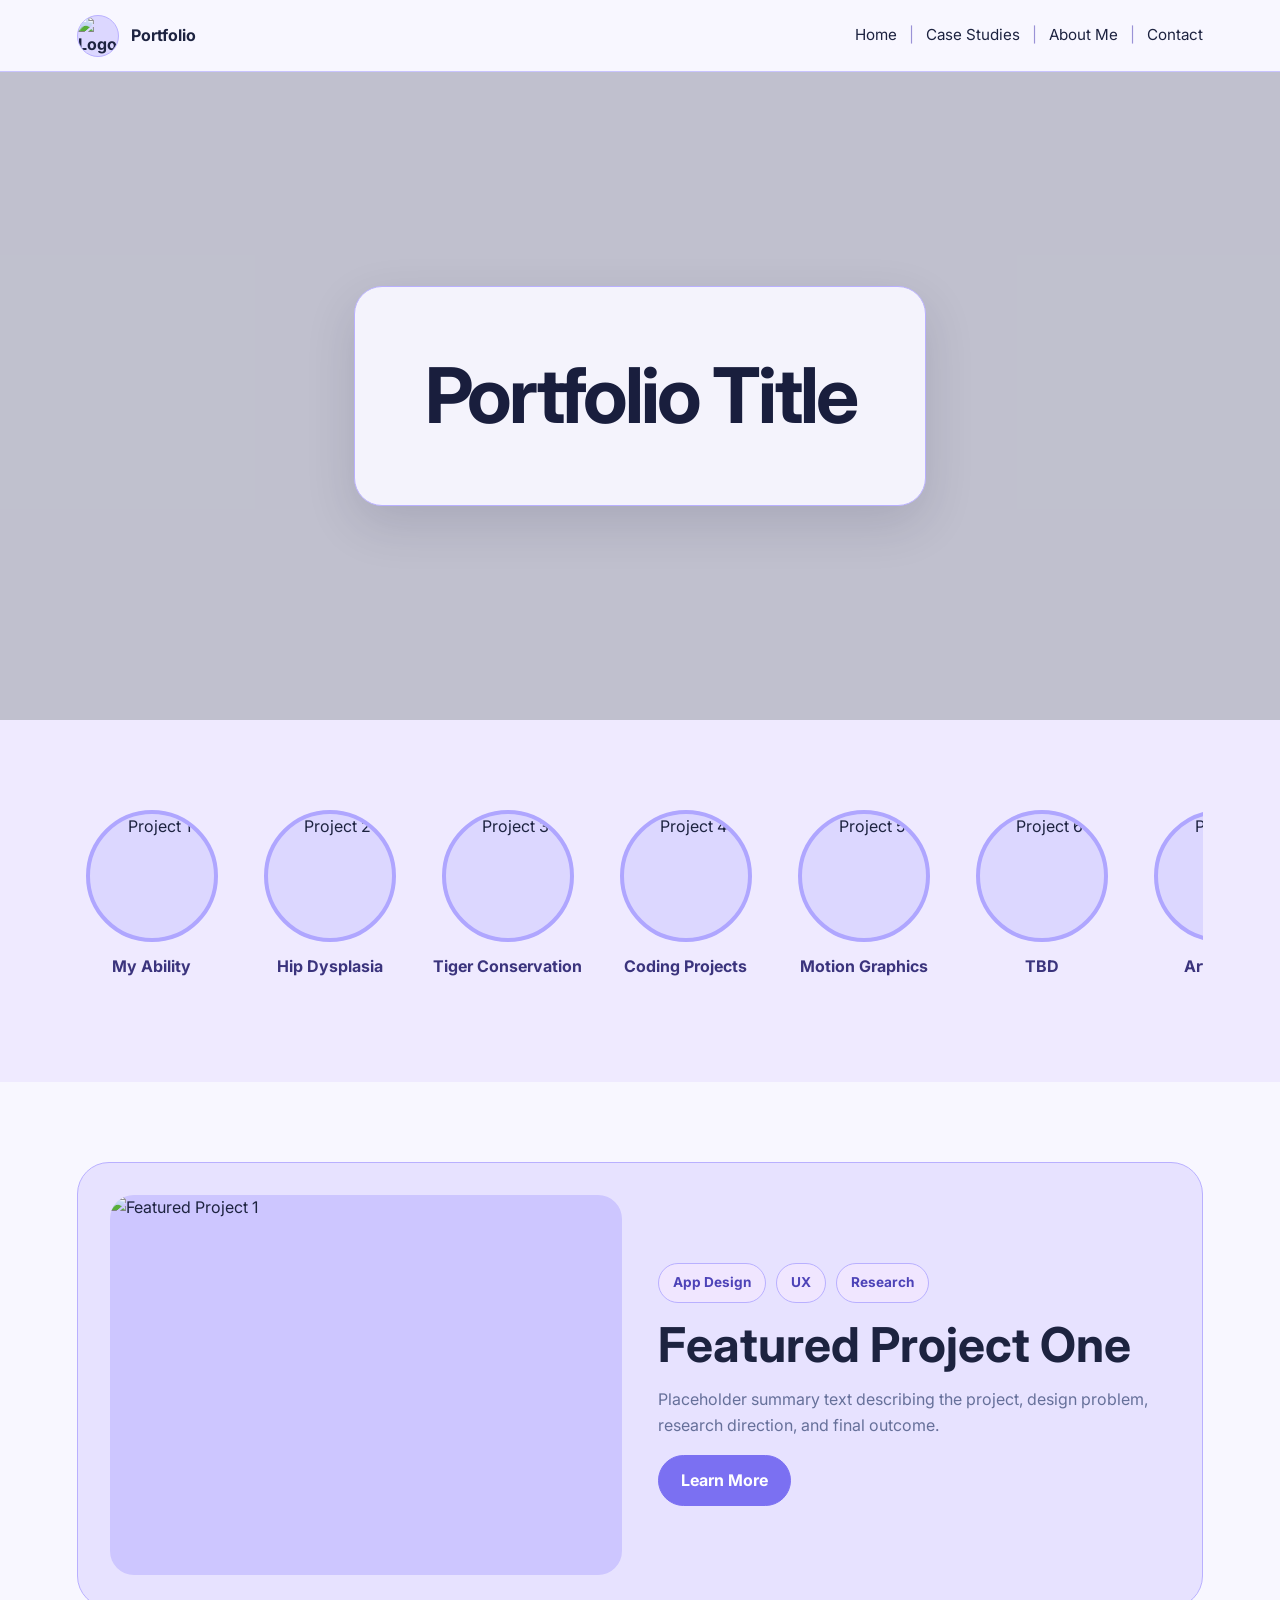
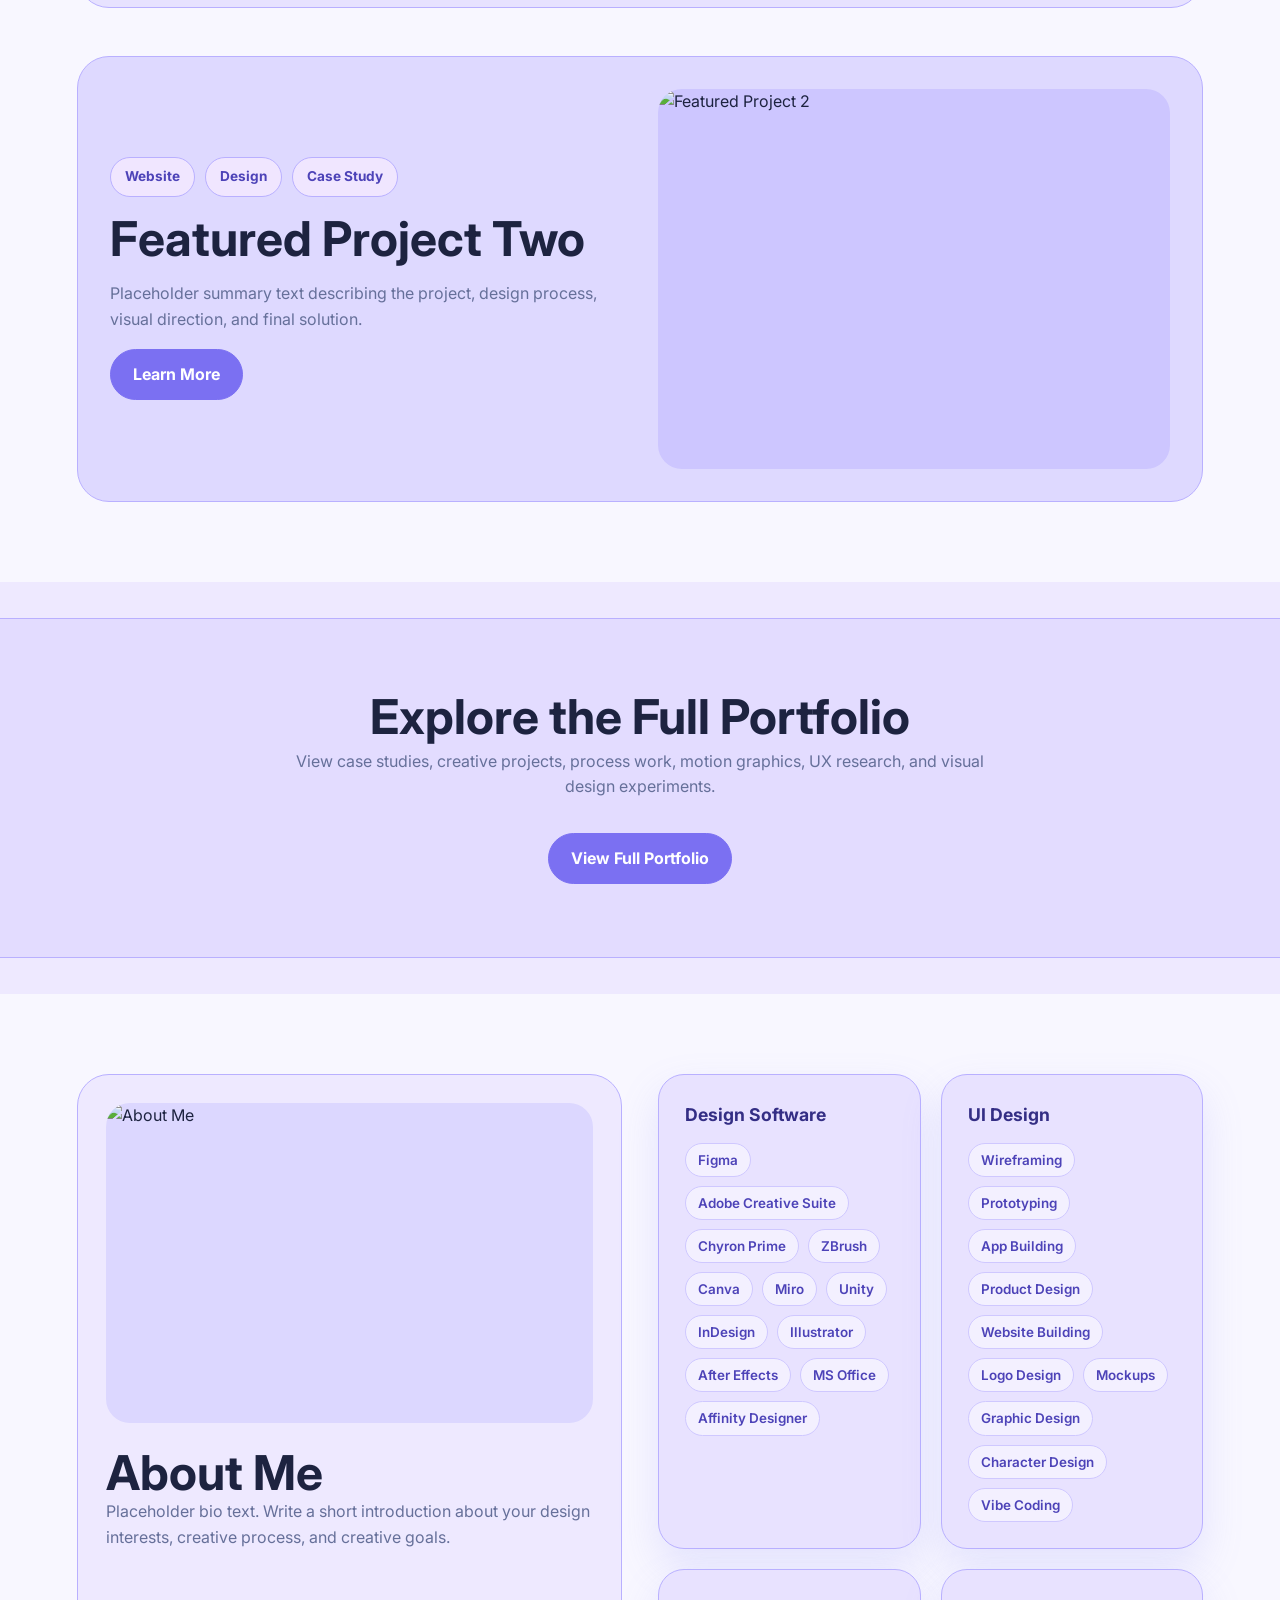
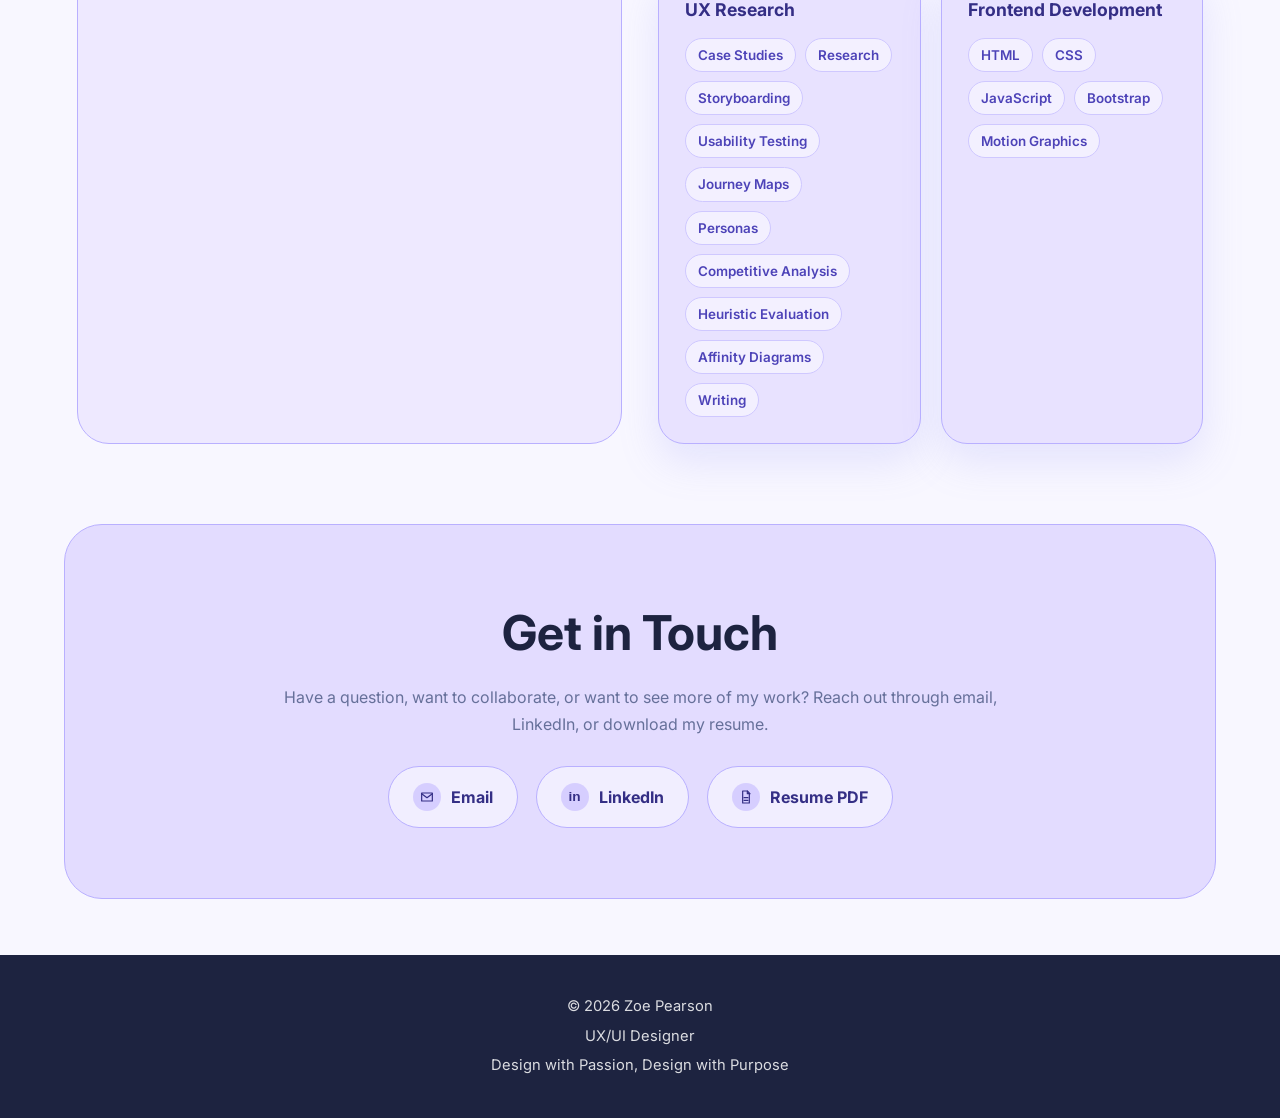
==== index.html @ 211a8bed "Portfolio Take 2" ====
<!DOCTYPE html>
<html lang="en">
<head>
  <meta charset="UTF-8" />
  <meta name="viewport" content="width=device-width, initial-scale=1.0" />
  <link rel="preconnect" href="https://fonts.googleapis.com">
  <link rel="preconnect" href="https://fonts.gstatic.com" crossorigin>
  <link href="https://fonts.googleapis.com/css2?family=Inter:wght@400;500;600;700;800&display=swap" rel="stylesheet">
  <title>Portfolio Home</title>
  <link rel="stylesheet" href="style.css" />
</head>
<body class="home-page">

  <header class="site-header home-header">
    <a class="logo-wrap" href="index.html">
      <img src="assets/logo.png" alt="Logo" class="logo" />
      <span>Portfolio</span>
    </a>

    <nav class="main-nav">
      <a href="index.html">Home</a>
      <span>|</span>
      <a href="case-studies.html">Case Studies</a>
      <span>|</span>
      <a href="about-me.html">About Me</a>
      <span>|</span>
      <a href="index.html#contact-footer">Contact</a>
    </nav>
  </header>

  <main>
    <section class="home-hero" style="background-image: url('assets/hero-placeholder.jpg');">
      <div class="home-hero-title-box">
        <h1>Portfolio Title</h1>
      </div>
    </section>

    <section class="home-section project-scroller-section">
      <div class="horizontal-scroller">
        <article class="scroll-card"><img src="assets/project-1.jpg" alt="Project 1"><p>My Ability</p></article>
        <article class="scroll-card"><img src="assets/project-2.jpg" alt="Project 2"><p>Hip Dysplasia</p></article>
        <article class="scroll-card"><img src="assets/project-3.jpg" alt="Project 3"><p>Tiger Conservation</p></article>
        <article class="scroll-card"><img src="assets/project-4.jpg" alt="Project 4"><p>Coding Projects</p></article>
        <article class="scroll-card"><img src="assets/project-5.jpg" alt="Project 5"><p>Motion Graphics</p></article>
        <article class="scroll-card"><img src="assets/project-6.jpg" alt="Project 6"><p>TBD</p></article>
        <article class="scroll-card"><img src="assets/project-7.jpg" alt="Project 7"><p>Artworks</p></article>
        <article class="scroll-card"><img src="assets/project-8.jpg" alt="Project 8"><p>Other Projects</p></article>
      </div>
    </section>

    <section class="home-section featured-projects">
      <article class="feature-block">
        <img src="assets/project-1.jpg" alt="Featured Project 1">
        <div class="feature-text">
          <div class="filter-row"><span>App Design</span><span>UX</span><span>Research</span></div>
          <h2>Featured Project One</h2>
          <p>Placeholder summary text describing the project, design problem, research direction, and final outcome.</p>
          <a class="button" href="project1.html">Learn More</a>
        </div>
      </article>

      <article class="feature-block reverse">
        <img src="assets/project-2.jpg" alt="Featured Project 2">
        <div class="feature-text">
          <div class="filter-row"><span>Website</span><span>Design</span><span>Case Study</span></div>
          <h2>Featured Project Two</h2>
          <p>Placeholder summary text describing the project, design process, visual direction, and final solution.</p>
          <a class="button" href="project-two.html">Learn More</a>
        </div>
      </article>
    </section>

    

    <section class="home-section portfolio-gallery portfolio-cta-only">
      <div class="gallery-cta full-portfolio-cta">
        <h2>Explore the Full Portfolio</h2>
        <p>View case studies, creative projects, process work, motion graphics, UX research, and visual design experiments.</p>
        <a class="button" href="case-studies.html">View Full Portfolio</a>
      </div>
    </section>
    


    

    <section class="home-section about-skills refined-skills-section">
      <div class="about-card">
        <img src="assets/about-placeholder.jpg" alt="About Me">
        <div>
          <h2>About Me</h2>
          <p>Placeholder bio text. Write a short introduction about your design interests, creative process, and creative goals.</p>
        </div>
      </div>

      <div class="skills-categories-grid four-skill-grid">
        <article class="skill-category-card">
          <h3>Design Software</h3>
          <div class="skill-bubble-row"><span>Figma</span><span>Adobe Creative Suite</span><span>Chyron Prime</span><span>ZBrush</span><span>Canva</span><span>Miro</span><span>Unity</span><span>InDesign</span><span>Illustrator</span><span>After Effects</span><span>MS Office</span><span>Affinity Designer</span></div>
        </article>

        <article class="skill-category-card">
          <h3>UI Design</h3>
          <div class="skill-bubble-row"><span>Wireframing</span><span>Prototyping</span><span>App Building</span><span>Product Design</span><span>Website Building</span><span>Logo Design</span><span>Mockups</span><span>Graphic Design</span><span>Character Design</span><span>Vibe Coding</span></div>
        </article>

        <article class="skill-category-card">
          <h3>UX Research</h3>
          <div class="skill-bubble-row"><span>Case Studies</span><span>Research</span><span>Storyboarding</span><span>Usability Testing</span><span>Journey Maps</span><span>Personas</span><span>Competitive Analysis</span><span>Heuristic Evaluation</span><span>Affinity Diagrams</span><span>Writing</span></div>
        </article>

        <article class="skill-category-card">
          <h3>Frontend Development</h3>
          <div class="skill-bubble-row"><span>HTML</span><span>CSS</span><span>JavaScript</span><span>Bootstrap</span><span>Motion Graphics</span></div>
        </article>
      </div>
    </section>

    
    



  </main>

  

    
    
    <section class="home-section get-in-touch-section">
      <div class="get-in-touch-card">
        <h2>Get in Touch</h2>
        <p class="get-in-touch-subtext">Have a question, want to collaborate, or want to see more of my work? Reach out through email, LinkedIn, or download my resume.</p>

        <div class="touch-buttons">
          <a class="touch-button" href="mailto:your-email@example.com">
            <span class="touch-icon" aria-hidden="true">
              <svg viewBox="0 0 24 24"><path d="M4 6h16v12H4z"></path><path d="M4 7l8 6 8-6"></path></svg>
            </span>
            <span>Email</span>
          </a>

          <a class="touch-button" href="https://www.linkedin.com" target="_blank">
            <span class="touch-icon linkedin-icon" aria-hidden="true">in</span>
            <span>LinkedIn</span>
          </a>

          <a class="touch-button" href="assets/resume.pdf" target="_blank">
            <span class="touch-icon" aria-hidden="true">
              <svg viewBox="0 0 24 24"><path d="M7 3h7l3 3v15H7z"></path><path d="M14 3v4h4"></path><path d="M9 13h6"></path><path d="M9 17h6"></path></svg>
            </span>
            <span>Resume PDF</span>
          </a>
        </div>
      </div>
    </section>
    
    

  <footer id="contact-footer" class="minimal-footer">
      <p>© 2026 Zoe Pearson</p>
      <p>UX/UI Designer</p>
      <p>Design with Passion, Design with Purpose</p>
    </footer>
    


  <script src="script.js"></script>
</body>
</html>
---- style.css ----
:root {
  --bg-primary: #FBFAFF;
  --bg-secondary: #F1F0FF;
  --section-one: #ECEBFF;
  --section-two: #E8F2FF;
  --text-primary: #191E3D;
  --text-secondary: #6F7FA3;
  --button-primary: #8D8CF6;
  --button-secondary: #EEF0FF;
  --link-primary: #8D8CF6;
  --link-secondary: #9F8BFF;
  --hover-link: #4E4B8F;
  --outline-primary: #C9C3FF;
  --outline-secondary: #DDE7FF;
  --blue-soft: #DDEBFF;
  --purple-soft: #EEE9FF;
  --card-glow: rgba(141, 140, 246, 0.18);
}

* {
  box-sizing: border-box;
  margin: 0;
  padding: 0;
}

html {
  scroll-behavior: smooth;
}

body {
  font-family: Arial, sans-serif;
  background: var(--bg-primary);
  color: var(--text-primary);
  line-height: 1.6;
}

img {
  width: 100%;
  display: block;
  object-fit: cover;
}

a {
  color: var(--link-primary);
  text-decoration: none;
}

a:hover {
  color: var(--hover-link);
}

.site-header {
  position: sticky;
  top: 0;
  z-index: 1000;
  min-height: 72px;
  padding: 14px 6%;
  background: rgba(251, 250, 255, 0.94);
  border-bottom: 1px solid var(--outline-primary);
  display: flex;
  align-items: center;
  justify-content: space-between;
  gap: 24px;
  backdrop-filter: blur(12px);
}

.logo-wrap {
  display: flex;
  align-items: center;
  gap: 12px;
  color: var(--text-primary);
  font-weight: 700;
}

.logo {
  width: 42px;
  height: 42px;
  border-radius: 50%;
  background: var(--button-secondary);
  border: 1px solid var(--outline-primary);
}

.main-nav {
  display: flex;
  align-items: center;
  gap: 12px;
  flex-wrap: wrap;
  font-size: 0.95rem;
}

.main-nav span {
  color: var(--text-secondary);
}

.hero {
  min-height: 72vh;
  background-size: cover;
  background-position: center;
  display: grid;
  place-items: center;
  padding: 6%;
  position: relative;
}

.hero::before {
  content: "";
  position: absolute;
  inset: 0;
  background: rgba(25, 30, 61, 0.25);
}

.hero-title-box {
  position: relative;
  background: rgba(248, 247, 255, 0.9);
  border: 2px solid var(--outline-primary);
  padding: 48px 70px;
  text-align: center;
  border-radius: 28px;
  box-shadow: 0 18px 50px rgba(25, 30, 61, 0.15);
}

.hero-title-box h1 {
  font-size: clamp(2.3rem, 6vw, 5rem);
  letter-spacing: -0.04em;
}

.section {
  padding: 80px 6%;
}

.project-scroller-section {
  background: linear-gradient(135deg, var(--bg-secondary), var(--blue-soft));
}

.horizontal-scroller {
  display: flex;
  gap: 28px;
  overflow-x: auto;
  padding: 10px 4px 22px;
  scroll-snap-type: x mandatory;
}

.scroll-card {
  min-width: 150px;
  text-align: center;
  scroll-snap-align: start;
}

.scroll-card img {
  width: 132px;
  height: 132px;
  margin: 0 auto 12px;
  border-radius: 50%;
  border: 4px solid var(--outline-primary);
  background: var(--button-secondary);
}

.scroll-card p {
  font-weight: 700;
  color: var(--text-primary);
}

.featured-projects {
  display: grid;
  gap: 48px;
}

.feature-block {
  display: grid;
  grid-template-columns: 1fr 1fr;
  gap: 36px;
  align-items: center;
  background: linear-gradient(145deg, var(--section-one), var(--section-two));
  padding: 32px;
  border-radius: 32px;
  border: 1px solid var(--outline-primary);
}

.feature-block.reverse img {
  order: 2;
}

.feature-block img {
  min-height: 380px;
  border-radius: 24px;
  background: var(--button-secondary);
}

.feature-text {
  display: flex;
  flex-direction: column;
  align-items: flex-start;
  gap: 16px;
}

.filter-row {
  display: flex;
  flex-wrap: wrap;
  gap: 10px;
}

.filter-row span {
  background: var(--button-secondary);
  color: var(--text-primary);
  border: 1px solid var(--outline-primary);
  border-radius: 999px;
  padding: 8px 14px;
  font-size: 0.85rem;
  font-weight: 700;
}

.feature-text h2,
.gallery-cta h2,
.about-card h2,
.skills-header h2,
.subpage-hero h1 {
  font-size: clamp(1.8rem, 4vw, 3rem);
  line-height: 1.1;
}

.feature-text p,
.gallery-cta p,
.about-card p,
.subpage-hero p {
  color: var(--text-secondary);
  max-width: 620px;
}

.button {
  display: inline-block;
  background: var(--button-primary);
  color: white;
  padding: 12px 22px;
  border-radius: 999px;
  font-weight: 700;
  border: 1px solid var(--button-primary);
  transition: 0.2s ease;
}

.button:hover {
  background: var(--hover-link);
  color: white;
  transform: translateY(-2px);
}

.portfolio-gallery {
  background: linear-gradient(135deg, var(--purple-soft), var(--blue-soft));
  display: grid;
  grid-template-columns: 1.3fr 0.7fr;
  gap: 36px;
  align-items: center;
}

.gallery-grid,
.full-gallery {
  display: grid;
  grid-template-columns: repeat(2, 1fr);
  gap: 24px;
}

.gallery-card {
  background: var(--bg-primary);
  border: 1px solid var(--outline-primary);
  border-radius: 24px;
  padding: 16px;
}

.gallery-card img {
  height: 220px;
  border-radius: 18px;
  margin-bottom: 14px;
  background: var(--button-secondary);
}

.gallery-card h3 {
  margin-bottom: 6px;
}

.gallery-card p {
  color: var(--text-secondary);
}

.gallery-cta {
  background: linear-gradient(145deg, #F6F3FF, #E8F2FF);
  border-radius: 28px;
  padding: 36px;
  border: 1px solid var(--outline-primary);
}

.gallery-cta p {
  margin: 12px 0 24px;
}

.about-skills {
  display: grid;
  grid-template-columns: 1fr 1fr;
  gap: 36px;
  align-items: stretch;
}

.about-card {
  background: var(--section-one);
  border-radius: 32px;
  padding: 28px;
  border: 1px solid var(--outline-primary);
}

.about-card img {
  height: 320px;
  border-radius: 24px;
  margin-bottom: 24px;
  background: var(--button-secondary);
}

.skills-grid {
  display: grid;
  grid-template-columns: repeat(2, 1fr);
  gap: 24px;
}

.skill-category-card {
  background: linear-gradient(145deg, #FBFAFF, #EEF4FF);
  border: 1px solid var(--outline-primary);
  border-radius: 30px;
  padding: 30px;
  box-shadow: 0 18px 40px var(--card-glow);
}

.skill-category-card h3 {
  display: inline-block;
  margin-bottom: 20px;
  padding: 10px 20px;
  border-radius: 999px;
  color: white;
  background: linear-gradient(135deg, #9381FF, #78A6F5);
  font-size: 1rem;
}

.skill-list {
  display: grid;
  gap: 14px;
}

.skill-list span {
  display: block;
  padding: 14px 16px;
  background: rgba(255, 255, 255, 0.68);
  border: 1px solid var(--outline-primary);
  border-radius: 18px;
  color: var(--text-secondary);
  font-size: 1rem;
}

.contact-footer {
  padding: 80px 6%;
  text-align: center;
  background: var(--text-primary);
  color: white;
}

.contact-footer h2 {
  font-size: clamp(2rem, 5vw, 4rem);
  margin-bottom: 24px;
}

.footer-buttons {
  display: flex;
  justify-content: center;
  gap: 16px;
  flex-wrap: wrap;
}

.subpage-hero {
  padding: 110px 6% 70px;
  background: var(--bg-secondary);
  text-align: center;
}

.full-gallery {
  grid-template-columns: repeat(4, 1fr);
}

.about-page-layout {
  display: grid;
  grid-template-columns: 0.8fr 1.2fr;
  gap: 36px;
  align-items: center;
}

.about-page-layout img {
  min-height: 430px;
  border-radius: 32px;
  background: var(--button-secondary);
}

.about-page-layout p {
  color: var(--text-secondary);
  margin-top: 16px;
}

@media (max-width: 900px) {
  .site-header {
    align-items: flex-start;
    flex-direction: column;
  }

  .feature-block,
  .portfolio-gallery,
  .about-skills,
  .about-page-layout {
    grid-template-columns: 1fr;
  }

  .feature-block.reverse img {
    order: 0;
  }

  .full-gallery {
    grid-template-columns: repeat(2, 1fr);
  }

  .hero-title-box {
    padding: 36px 28px;
  }
}

@media (max-width: 600px) {
  .section {
    padding: 56px 5%;
  }

  .main-nav {
    gap: 8px;
    font-size: 0.85rem;
  }

  .feature-block {
    padding: 20px;
  }

  .feature-block img {
    min-height: 260px;
  }

  .gallery-grid,
  .full-gallery,
  .skills-grid {
    grid-template-columns: 1fr;
  }

  .scroll-card {
    min-width: 124px;
  }

  .scroll-card img {
    width: 108px;
    height: 108px;
  }
}


/* CASE STUDIES PAGE - NO GRADIENTS */
.case-page {
  background: #DAF0FB;
  color: #0C4542;
}

.case-page .site-header {
  background: rgba(218, 240, 251, 0.96);
  border-bottom: 1px solid #75D1B7;
}

.case-page .logo {
  background: #DDD2FF;
  border-color: #75D1B7;
}

.case-page .logo-wrap,
.case-page .main-nav a {
  color: #0C4542;
}

.case-page .main-nav a:hover {
  color: #3E8DA3;
}

.case-page .main-nav span {
  color: #3E8DA3;
}

.case-intro {
  padding: 110px 6% 70px;
  text-align: center;
  background: #DDD2FF;
}

.case-intro h1 {
  font-size: clamp(2.5rem, 7vw, 5rem);
  line-height: 1;
  margin-bottom: 18px;
}

.case-intro p {
  max-width: 720px;
  margin: 0 auto;
  color: #0C4542;
  font-size: 1.1rem;
}

.case-feature-list {
  padding: 70px 6%;
  display: grid;
  gap: 42px;
}

.case-feature-block {
  display: grid;
  grid-template-columns: 1fr 1fr;
  gap: 34px;
  align-items: center;
  background: #F8FDFF;
  border: 2px solid #75D1B7;
  border-radius: 34px;
  padding: 30px;
}

.case-feature-block:nth-child(even) {
  background: #F4F1FF;
}

.case-feature-block.reverse img {
  order: 2;
}

.case-feature-block img {
  min-height: 380px;
  border-radius: 26px;
  background: #DAF0FB;
  border: 1px solid #75D1B7;
}

.case-feature-text {
  display: flex;
  flex-direction: column;
  align-items: flex-start;
  gap: 16px;
}

.case-feature-text h2 {
  font-size: clamp(1.8rem, 4vw, 3.2rem);
  color: #0C4542;
  line-height: 1.05;
}

.case-feature-text p {
  color: #3E8DA3;
  max-width: 620px;
}

.case-page .filter-row span {
  background: #DDD2FF;
  color: #0C4542;
  border: 1px solid #75D1B7;
}

.case-page .filter-row span:nth-child(2) {
  background: #DAF0FB;
}

.case-page .filter-row span:nth-child(3) {
  background: #DFF8F1;
}

.case-button {
  background: #3E8DA3;
  border-color: #3E8DA3;
  color: white;
}

.case-button:hover {
  background: #0C4542;
  border-color: #0C4542;
  color: white;
}

.case-footer {
  display: grid;
  grid-template-columns: 1fr 1fr;
  gap: 34px;
  align-items: center;
  padding: 80px 6%;
  background: #0C4542;
  color: white;
}

.case-footer h2 {
  font-size: clamp(2rem, 5vw, 4rem);
  line-height: 1;
  margin-bottom: 14px;
}

.case-footer p {
  color: #DAF0FB;
  max-width: 620px;
}

.case-footer .footer-buttons {
  justify-content: flex-end;
}

@media (max-width: 900px) {
  .case-feature-block,
  .case-footer {
    grid-template-columns: 1fr;
  }

  .case-feature-block.reverse img {
    order: 0;
  }

  .case-footer .footer-buttons {
    justify-content: flex-start;
  }
}

@media (max-width: 600px) {
  .case-intro {
    padding: 90px 5% 50px;
  }

  .case-feature-list {
    padding: 48px 5%;
  }

  .case-feature-block {
    padding: 20px;
  }

  .case-feature-block img {
    min-height: 260px;
  }
}


/* MY ABILITY PROJECT PAGE */
.ability-page {
  background: #FFF0E9;
  color: #305FA4;
}

.ability-page .site-header {
  background: rgba(255, 240, 233, 0.96);
  border-bottom: 1px solid #E5C5C6;
}

.ability-page .logo {
  background: #F2AAA5;
  border-color: #E5C5C6;
}

.ability-page .logo-wrap,
.ability-page .main-nav a {
  color: #305FA4;
}

.ability-page .main-nav a:hover {
  color: #006E87;
}

.ability-page .main-nav span {
  color: #006E87;
}

.ability-section {
  display: grid;
  grid-template-columns: 1fr 1fr;
  gap: 42px;
  align-items: center;
  padding: 80px 6%;
  border-bottom: 1px solid #E5C5C6;
}

.ability-section:nth-child(even) {
  background: #FBE4E0;
}

.ability-section:nth-child(odd) {
  background: #FFF0E9;
}

.ability-hero {
  padding-top: 120px;
}

.eyebrow {
  color: #006E87;
  font-weight: 700;
  letter-spacing: 0.08em;
  text-transform: uppercase;
  margin-bottom: 10px;
}

.ability-section h1 {
  font-size: clamp(3rem, 8vw, 6rem);
  line-height: 0.95;
  margin-bottom: 20px;
}

.ability-section h2 {
  font-size: clamp(2rem, 5vw, 4rem);
  line-height: 1;
  margin-bottom: 18px;
}

.ability-section h3 {
  color: #006E87;
  font-size: 1.35rem;
  margin-bottom: 10px;
}

.ability-section p {
  color: #006E87;
  max-width: 650px;
}

.mockup-carousel {
  position: relative;
  min-height: 520px;
  background: #E5C5C6;
  border: 2px solid #F2AAA5;
  border-radius: 34px;
  overflow: hidden;
}

.carousel-image {
  display: none;
  width: 100%;
  height: 520px;
  object-fit: cover;
  background: #FFF0E9;
}

.carousel-image.active {
  display: block;
}

.carousel-btn {
  position: absolute;
  top: 50%;
  z-index: 5;
  transform: translateY(-50%);
  width: 44px;
  height: 44px;
  border: none;
  border-radius: 50%;
  background: #305FA4;
  color: white;
  font-size: 1.4rem;
  cursor: pointer;
}

.carousel-btn.prev {
  left: 16px;
}

.carousel-btn.next {
  right: 16px;
}

.metrics-grid {
  display: grid;
  grid-template-columns: repeat(2, 1fr);
  gap: 18px;
}

.metrics-grid article {
  min-height: 150px;
  padding: 22px;
  border-radius: 26px;
  background: #FFF0E9;
  border: 2px solid #F2AAA5;
  display: flex;
  flex-direction: column;
  justify-content: center;
  align-items: flex-start;
}

.metrics-grid strong {
  font-size: clamp(2.4rem, 6vw, 4rem);
  line-height: 1;
  color: #305FA4;
}

.metrics-grid span {
  color: #006E87;
  font-weight: 700;
  margin-top: 8px;
}

.award-summary img {
  max-width: 230px;
  height: 180px;
  object-fit: cover;
  border-radius: 24px;
  background: #FFF0E9;
  border: 2px solid #F2AAA5;
  margin-bottom: 20px;
}

.persona-pair {
  display: grid;
  grid-template-columns: 1fr 1fr;
  gap: 18px;
}

.persona-card {
  background: #FFF0E9;
  border: 2px solid #F2AAA5;
  border-radius: 26px;
  padding: 18px;
}

.persona-card img {
  height: 210px;
  border-radius: 20px;
  background: #E5C5C6;
  margin-bottom: 16px;
}

.research-chart {
  min-height: 260px;
  border-radius: 24px;
  background: #E5C5C6;
  border: 2px solid #F2AAA5;
  margin-top: 14px;
}

.subheading {
  margin-top: 30px;
}

.wireframe-grid {
  display: grid;
  grid-template-columns: repeat(2, 1fr);
  gap: 18px;
}

.wireframe-grid img {
  height: 220px;
  border-radius: 22px;
  background: #E5C5C6;
  border: 2px solid #F2AAA5;
}

.flow-diagram {
  display: grid;
  grid-template-columns: 1fr 90px 1fr;
  gap: 18px;
  align-items: center;
}

.flow-diagram img {
  min-height: 260px;
  border-radius: 24px;
  background: #E5C5C6;
  border: 2px solid #F2AAA5;
}

.flow-diagram svg {
  width: 90px;
  height: 50px;
}

.flow-diagram line,
.flow-diagram polyline {
  stroke: #006E87;
  stroke-width: 6;
  fill: none;
  stroke-linecap: round;
  stroke-linejoin: round;
}

.roadmap-gallery {
  display: grid;
  grid-template-columns: repeat(4, 1fr);
  gap: 10px;
}

.roadmap-gallery img {
  aspect-ratio: 1 / 1;
  border-radius: 16px;
  background: #E5C5C6;
  border: 2px solid #F2AAA5;
}

.ability-footer {
  display: grid;
  grid-template-columns: 1fr 1fr;
  gap: 42px;
  align-items: center;
  padding: 80px 6%;
  background: #305FA4;
  color: white;
}

.footer-action-group {
  display: flex;
  gap: 16px;
  flex-wrap: wrap;
}

.ability-button {
  display: inline-block;
  padding: 14px 24px;
  border-radius: 999px;
  background: #FFF0E9;
  color: #305FA4;
  border: 2px solid #FFF0E9;
  font-weight: 700;
}

.ability-button.large {
  font-size: 1.05rem;
  padding: 16px 30px;
}

.ability-button.secondary {
  background: #F2AAA5;
  border-color: #F2AAA5;
  color: #305FA4;
}

.ability-button:hover {
  background: #006E87;
  border-color: #006E87;
  color: white;
}

.ability-footer h3 {
  font-size: 2rem;
  margin-bottom: 16px;
}

.ability-footer ul {
  list-style: none;
  display: grid;
  gap: 10px;
}

.ability-footer li {
  color: #FFF0E9;
}

@media (max-width: 900px) {
  .ability-section,
  .ability-footer {
    grid-template-columns: 1fr;
  }

  .persona-pair {
    grid-template-columns: 1fr;
  }

  .flow-diagram {
    grid-template-columns: 1fr;
  }

  .flow-diagram svg {
    transform: rotate(90deg);
    margin: 0 auto;
  }

  .roadmap-gallery {
    grid-template-columns: repeat(3, 1fr);
  }
}

@media (max-width: 600px) {
  .ability-section {
    padding: 56px 5%;
  }

  .ability-hero {
    padding-top: 100px;
  }

  .metrics-grid,
  .wireframe-grid {
    grid-template-columns: 1fr;
  }

  .roadmap-gallery {
    grid-template-columns: repeat(2, 1fr);
  }

  .mockup-carousel,
  .carousel-image {
    min-height: 380px;
    height: 380px;
  }
}


/* HIP DYSPLASIA PROJECT PAGE */
.hip-page {
  background: #F6FFFA;
  color: #8B4C41;
}

.hip-page .site-header {
  background: rgba(246, 255, 250, 0.96);
  border-bottom: 1px solid #A0BBB2;
}

.hip-page .logo {
  background: #DA7D91;
  border-color: #A0BBB2;
}

.hip-page .logo-wrap,
.hip-page .main-nav a {
  color: #8B4C41;
}

.hip-page .main-nav a:hover {
  color: #DA7D91;
}

.hip-page .main-nav span {
  color: #A0BBB2;
}

.hip-section {
  display: grid;
  grid-template-columns: 1fr 1fr;
  gap: 42px;
  align-items: center;
  padding: 80px 6%;
  border-bottom: 1px solid #A0BBB2;
}

.hip-section:nth-child(even) {
  background: #E6E6DB;
}

.hip-section:nth-child(odd) {
  background: #F6FFFA;
}

.hip-hero {
  padding-top: 120px;
}

.hero-title-row {
  display: flex;
  align-items: center;
  gap: 20px;
  flex-wrap: wrap;
  margin-bottom: 20px;
}

.hero-title-row h1 {
  font-size: clamp(3rem, 8vw, 6rem);
  line-height: 0.95;
}

.hip-section h2 {
  font-size: clamp(2rem, 5vw, 4rem);
  line-height: 1;
  margin-bottom: 18px;
}

.hip-section h3 {
  font-size: 1.4rem;
  margin-bottom: 10px;
  color: #DA7D91;
}

.hip-section p {
  color: #8B4C41;
  max-width: 640px;
}

.hip-button {
  display: inline-block;
  padding: 14px 24px;
  border-radius: 999px;
  background: #DA7D91;
  border: 2px solid #DA7D91;
  color: white;
  font-weight: 700;
}

.hip-button.large {
  font-size: 1.15rem;
  padding: 18px 34px;
}

.hip-button.secondary {
  background: #8B4C41;
  border-color: #8B4C41;
}

.hip-button:hover {
  background: #30543E;
  border-color: #30543E;
  color: white;
}

.website-mockup-scroll {
  height: 620px;
  overflow-y: auto;
  border-radius: 32px;
  border: 2px solid #A0BBB2;
  background: #E6E6DB;
}

.website-mockup-scroll img {
  width: 100%;
  min-height: 1200px;
  object-fit: cover;
}

.hip-metrics-grid {
  display: grid;
  grid-template-columns: repeat(2, 1fr);
  gap: 18px;
}

.hip-metrics-grid article {
  min-height: 150px;
  background: #F6FFFA;
  border: 2px solid #A0BBB2;
  border-radius: 26px;
  padding: 22px;
  display: flex;
  flex-direction: column;
  justify-content: center;
  align-items: flex-start;
}

.hip-metrics-grid strong {
  font-size: clamp(2.3rem, 5vw, 4rem);
  line-height: 1;
  color: #DA7D91;
}

.hip-metrics-grid span {
  margin-top: 10px;
  font-weight: 700;
  color: #8B4C41;
}

.hip-persona-grid {
  display: grid;
  grid-template-columns: 1fr 1fr;
  gap: 18px;
}

.hip-persona-card {
  background: #F6FFFA;
  border: 2px solid #A0BBB2;
  border-radius: 28px;
  padding: 18px;
}

.hip-persona-card img {
  height: 220px;
  border-radius: 22px;
  margin-bottom: 14px;
  background: #E6E6DB;
}

.deliverable-images {
  display: grid;
  grid-template-columns: 1fr 1fr;
  gap: 18px;
  margin-top: 20px;
}

.deliverable-images img {
  height: 240px;
  border-radius: 24px;
  background: #E6E6DB;
  border: 2px solid #A0BBB2;
}

.hip-wireframe-grid {
  display: grid;
  grid-template-columns: repeat(2, 1fr);
  gap: 18px;
}

.hip-wireframe-grid img {
  height: 220px;
  border-radius: 22px;
  background: #E6E6DB;
  border: 2px solid #A0BBB2;
}

.hip-final-grid {
  display: grid;
  grid-template-columns: repeat(3, 1fr);
  gap: 14px;
}

.hip-final-grid img {
  aspect-ratio: 1 / 1;
  border-radius: 18px;
  background: #E6E6DB;
  border: 2px solid #A0BBB2;
}

.hip-footer {
  display: grid;
  grid-template-columns: 1fr 1fr;
  gap: 40px;
  align-items: center;
  padding: 80px 6%;
  background: #8B4C41;
}

.hip-footer-actions {
  display: flex;
  justify-content: flex-end;
  gap: 16px;
  flex-wrap: wrap;
}

@media (max-width: 900px) {
  .hip-section,
  .hip-footer {
    grid-template-columns: 1fr;
  }

  .hip-persona-grid,
  .deliverable-images {
    grid-template-columns: 1fr;
  }

  .hip-footer-actions {
    justify-content: flex-start;
  }
}

@media (max-width: 600px) {
  .hip-section {
    padding: 56px 5%;
  }

  .hip-hero {
    padding-top: 100px;
  }

  .hero-title-row {
    flex-direction: column;
    align-items: flex-start;
  }

  .hip-metrics-grid,
  .hip-wireframe-grid,
  .hip-final-grid {
    grid-template-columns: 1fr;
  }

  .website-mockup-scroll {
    height: 420px;
  }
}


/* SUMATRAN TIGER CONSERVATION PAGE */
.tiger-page {
  background: #FFFDF6;
  color: #74418B;
}

.tiger-page .site-header {
  background: rgba(255, 253, 246, 0.96);
  border-bottom: 1px solid #A0B1BB;
}

.tiger-page .logo {
  background: #DA9E7D;
  border-color: #A0B1BB;
}

.tiger-page .logo-wrap,
.tiger-page .main-nav a {
  color: #74418B;
}

.tiger-page .main-nav a:hover {
  color: #DA9E7D;
}

.tiger-page .main-nav span {
  color: #A0B1BB;
}

.tiger-section {
  display: grid;
  grid-template-columns: 1fr 1fr;
  gap: 42px;
  align-items: center;
  padding: 80px 6%;
  border-bottom: 1px solid #A0B1BB;
}

.tiger-section:nth-child(even) {
  background: #D4E8E1;
}

.tiger-section:nth-child(odd) {
  background: #FFFDF6;
}

.tiger-hero {
  padding-top: 120px;
}

.tiger-eyebrow {
  color: #DA9E7D;
  font-weight: 700;
  letter-spacing: 0.08em;
  text-transform: uppercase;
  margin-bottom: 12px;
}

.tiger-section h1 {
  font-size: clamp(3rem, 7vw, 6rem);
  line-height: 0.95;
  margin-bottom: 22px;
}

.tiger-section h2 {
  font-size: clamp(2rem, 5vw, 4rem);
  line-height: 1;
  margin-bottom: 18px;
}

.tiger-section p {
  color: #74418B;
  max-width: 650px;
}

.phone-mockup-row {
  display: grid;
  grid-template-columns: repeat(3, 1fr);
  gap: 18px;
}

.phone-frame {
  aspect-ratio: 9 / 18;
  border: 10px solid #74418B;
  border-radius: 34px;
  padding: 8px;
  background: #FFFDF6;
  box-shadow: 0 10px 0 #A0B1BB;
}

.phone-frame img {
  width: 100%;
  height: 100%;
  border-radius: 22px;
  object-fit: cover;
  background: #D4E8E1;
}

.slide-carousel {
  position: relative;
  min-height: 420px;
  background: #FFFDF6;
  border: 2px solid #A0B1BB;
  border-radius: 30px;
  overflow: hidden;
}

.slide-image {
  display: none;
  width: 100%;
  height: 420px;
  object-fit: cover;
  background: #D4E8E1;
}

.slide-image.active {
  display: block;
}

.tiger-page .carousel-btn {
  background: #74418B;
  color: #FFFDF6;
}

.instagram-carousel-mockup {
  display: grid;
  gap: 14px;
  padding: 20px;
  background: #FFFDF6;
  border: 2px solid #A0B1BB;
  border-radius: 30px;
}

.instagram-carousel-mockup.four {
  grid-template-columns: repeat(2, 1fr);
}

.instagram-carousel-mockup.five {
  grid-template-columns: repeat(5, minmax(130px, 1fr));
  overflow-x: auto;
}

.instagram-carousel-mockup img {
  aspect-ratio: 4 / 5;
  min-width: 130px;
  border-radius: 20px;
  background: #D4E8E1;
  border: 2px solid #DA9E7D;
}

.tiger-footer {
  display: grid;
  grid-template-columns: 1fr 1fr;
  gap: 42px;
  align-items: center;
  padding: 80px 6%;
  background: #74418B;
  color: #FFFDF6;
}

.tiger-footer h2 {
  font-size: clamp(2rem, 5vw, 4rem);
  line-height: 1;
  margin-bottom: 22px;
}

.mission-links {
  display: grid;
  gap: 14px;
  max-width: 360px;
}

.tiger-button {
  display: inline-block;
  padding: 14px 22px;
  border-radius: 999px;
  background: #DA9E7D;
  border: 2px solid #DA9E7D;
  color: #FFFDF6;
  font-weight: 700;
  text-align: center;
}

.tiger-button.large {
  padding: 18px 30px;
  font-size: 1.05rem;
}

.tiger-button.secondary {
  background: #D4E8E1;
  border-color: #D4E8E1;
  color: #74418B;
}

.tiger-button:hover {
  background: #FFFDF6;
  border-color: #FFFDF6;
  color: #74418B;
}

.tiger-footer-actions {
  display: flex;
  justify-content: flex-end;
  gap: 16px;
  flex-wrap: wrap;
}

@media (max-width: 1000px) {
  .phone-mockup-row {
    grid-template-columns: 1fr;
  }

  .phone-frame {
    max-width: 260px;
    margin: 0 auto;
  }
}

@media (max-width: 900px) {
  .tiger-section,
  .tiger-footer {
    grid-template-columns: 1fr;
  }

  .tiger-footer-actions {
    justify-content: flex-start;
  }
}

@media (max-width: 600px) {
  .tiger-section {
    padding: 56px 5%;
  }

  .tiger-hero {
    padding-top: 100px;
  }

  .instagram-carousel-mockup.four,
  .instagram-carousel-mockup.five {
    grid-template-columns: 1fr;
  }

  .slide-carousel,
  .slide-image {
    min-height: 300px;
    height: 300px;
  }
}


/* CODING PROJECTS PAGE */
.coding-page {
  background: #FFEBED;
  color: #27153D;
}

.coding-page .site-header {
  background: rgba(255, 235, 237, 0.96);
  border-bottom: 1px solid #A6C9B6;
}

.coding-page .logo {
  background: #F6B6B7;
  border-color: #A6C9B6;
}

.coding-page .logo-wrap,
.coding-page .main-nav a {
  color: #27153D;
}

.coding-page .main-nav a:hover {
  color: #3E828E;
}

.coding-page .main-nav span {
  color: #3E828E;
}

.coding-section {
  display: grid;
  grid-template-columns: 1fr 1fr;
  gap: 42px;
  align-items: center;
  padding: 80px 6%;
  border-bottom: 1px solid #A6C9B6;
}

.coding-section:nth-child(even) {
  background: #F6B6B7;
}

.coding-section:nth-child(odd) {
  background: #FFEBED;
}

.coding-hero {
  padding-top: 120px;
}

.coding-eyebrow {
  color: #3E828E;
  font-weight: 700;
  letter-spacing: 0.08em;
  text-transform: uppercase;
  margin-bottom: 12px;
}

.coding-section h1 {
  font-size: clamp(3rem, 8vw, 6rem);
  line-height: 0.95;
  margin-bottom: 20px;
}

.coding-section h2,
.coding-journey-section h2 {
  font-size: clamp(2rem, 5vw, 4rem);
  line-height: 1;
  margin-bottom: 18px;
}

.coding-section h3,
.coding-journey-section h3 {
  color: #3E828E;
}

.coding-section p,
.coding-journey-section p {
  color: #27153D;
  max-width: 650px;
}

.story-stack {
  display: grid;
  gap: 18px;
}

.story-stack article,
.zigzag-projects article {
  display: grid;
  grid-template-columns: 170px 1fr;
  gap: 18px;
  align-items: center;
  background: #FFEBED;
  border: 2px solid #A6C9B6;
  border-radius: 26px;
  padding: 16px;
}

.story-stack img,
.zigzag-projects img {
  height: 130px;
  border-radius: 18px;
  background: #A6C9B6;
  border: 1px solid #3E828E;
}

.coding-grid {
  display: grid;
  gap: 18px;
}

.four-grid {
  grid-template-columns: repeat(2, 1fr);
}

.game-grid {
  grid-template-columns: repeat(3, 1fr);
}

.coding-grid img {
  min-height: 210px;
  border-radius: 22px;
  background: #A6C9B6;
  border: 2px solid #3E828E;
}

.coding-carousel {
  position: relative;
  min-height: 430px;
  border-radius: 30px;
  overflow: hidden;
  background: #FFEBED;
  border: 2px solid #A6C9B6;
}

.coding-slide {
  display: none;
  width: 100%;
  height: 430px;
  object-fit: cover;
  background: #A6C9B6;
}

.coding-slide.active {
  display: block;
}

.coding-page .carousel-btn {
  background: #27153D;
  color: #FFEBED;
}

.coding-journey-section {
  padding: 80px 6%;
  background: #A6C9B6;
  border-bottom: 1px solid #3E828E;
}

.journey-flow {
  display: grid;
  grid-template-columns: 1fr 80px 1fr 80px 1fr 80px 1fr;
  gap: 16px;
  align-items: center;
  margin-top: 30px;
}

.journey-flow article {
  background: #FFEBED;
  border: 2px solid #3E828E;
  border-radius: 26px;
  padding: 18px;
}

.journey-flow img {
  height: 150px;
  border-radius: 18px;
  background: #F6B6B7;
  margin-bottom: 14px;
}

.journey-flow svg {
  width: 80px;
}

.journey-flow line,
.journey-flow polyline {
  stroke: #27153D;
  stroke-width: 6;
  fill: none;
  stroke-linecap: round;
  stroke-linejoin: round;
}

.zigzag-projects {
  display: grid;
  gap: 18px;
}

.zigzag-projects article:nth-child(even) img {
  order: 2;
}

.coding-button {
  display: inline-block;
  padding: 14px 24px;
  border-radius: 999px;
  background: #3E828E;
  border: 2px solid #3E828E;
  color: white;
  font-weight: 700;
  text-align: center;
}

.coding-button.large {
  font-size: 1.1rem;
  padding: 18px 34px;
}

.coding-button.secondary {
  background: #F6B6B7;
  border-color: #F6B6B7;
  color: #27153D;
}

.coding-button:hover {
  background: #27153D;
  border-color: #27153D;
  color: white;
}

.coding-footer {
  display: grid;
  grid-template-columns: 1fr 1fr;
  gap: 42px;
  align-items: center;
  padding: 80px 6%;
  background: #27153D;
}

.coding-footer-actions {
  display: flex;
  justify-content: flex-end;
}

@media (max-width: 1100px) {
  .journey-flow {
    grid-template-columns: 1fr;
  }

  .journey-flow svg {
    transform: rotate(90deg);
    margin: 0 auto;
  }
}

@media (max-width: 900px) {
  .coding-section,
  .coding-footer {
    grid-template-columns: 1fr;
  }

  .coding-footer-actions {
    justify-content: flex-start;
  }

  .game-grid {
    grid-template-columns: repeat(2, 1fr);
  }
}

@media (max-width: 600px) {
  .coding-section,
  .coding-journey-section {
    padding: 56px 5%;
  }

  .coding-hero {
    padding-top: 100px;
  }

  .four-grid,
  .game-grid {
    grid-template-columns: 1fr;
  }

  .story-stack article,
  .zigzag-projects article {
    grid-template-columns: 1fr;
  }

  .zigzag-projects article:nth-child(even) img {
    order: 0;
  }

  .coding-carousel,
  .coding-slide {
    min-height: 320px;
    height: 320px;
  }
}


/* MOTION GRAPHICS PAGE */
.motion-page {
  background: #FBF2DA;
  color: #41450C;
}

.motion-page .site-header {
  background: rgba(251, 242, 218, 0.96);
  border-bottom: 1px solid #D19175;
}

.motion-page .logo {
  background: #FFD2E4;
  border-color: #D19175;
}

.motion-page .logo-wrap,
.motion-page .main-nav a {
  color: #41450C;
}

.motion-page .main-nav a:hover {
  color: #8BA33E;
}

.motion-page .main-nav span {
  color: #D19175;
}

.motion-section {
  display: grid;
  grid-template-columns: 1fr 1fr;
  gap: 42px;
  align-items: center;
  padding: 80px 6%;
  border-bottom: 1px solid #D19175;
}

.motion-section:nth-child(even) {
  background: #FFD2E4;
}

.motion-section:nth-child(odd) {
  background: #FBF2DA;
}

.motion-hero {
  padding-top: 120px;
}

.motion-eyebrow {
  color: #8BA33E;
  font-weight: 700;
  letter-spacing: 0.08em;
  text-transform: uppercase;
  margin-bottom: 12px;
}

.motion-section h1 {
  font-size: clamp(3rem, 8vw, 6rem);
  line-height: 0.95;
  margin-bottom: 20px;
}

.motion-section h2 {
  font-size: clamp(2rem, 5vw, 4rem);
  line-height: 1;
  margin-bottom: 18px;
}

.motion-section p {
  color: #41450C;
  max-width: 650px;
}

.motion-video-card,
.promo-video-mockup,
.tv-mockup {
  background: #41450C;
  border: 3px solid #8BA33E;
  border-radius: 30px;
  padding: 18px;
}

.motion-video-card video,
.promo-video-mockup video,
.tv-mockup img {
  width: 100%;
  min-height: 390px;
  border-radius: 20px;
  background: #D19175;
  object-fit: cover;
}

.video-controls {
  display: grid;
  grid-template-columns: auto 1fr auto;
  gap: 14px;
  align-items: center;
  margin-top: 14px;
  color: #FBF2DA;
}

.motion-play-toggle {
  border: none;
  border-radius: 999px;
  background: #FFD2E4;
  color: #41450C;
  padding: 10px 16px;
  font-weight: 700;
  cursor: pointer;
}

.progress-wrap {
  height: 10px;
  border-radius: 999px;
  background: rgba(251, 242, 218, 0.35);
  overflow: hidden;
}

.progress-bar {
  width: 0%;
  height: 100%;
  background: #8BA33E;
}

.video-time {
  font-size: 0.9rem;
  white-space: nowrap;
}

.learning-card-grid {
  display: grid;
  grid-template-columns: repeat(2, 1fr);
  gap: 18px;
  margin-top: 22px;
}

.learning-card-grid article {
  background: #FBF2DA;
  border: 2px solid #D19175;
  border-radius: 22px;
  overflow: hidden;
}

.learning-card-grid img {
  height: 150px;
  background: #D19175;
}

.learning-card-grid p {
  padding: 12px;
  font-weight: 700;
}

.headshot-scorebug {
  display: grid;
  grid-template-columns: 1fr;
  gap: 18px;
}

.headshot-scorebug img {
  min-height: 250px;
  border-radius: 24px;
  background: #D19175;
  border: 3px solid #8BA33E;
}

.motion-button {
  display: inline-block;
  padding: 14px 24px;
  border-radius: 999px;
  background: #8BA33E;
  border: 2px solid #8BA33E;
  color: white;
  font-weight: 700;
  text-align: center;
}

.motion-button.large {
  font-size: 1.1rem;
  padding: 18px 34px;
}

.motion-button.secondary {
  background: #FFD2E4;
  border-color: #FFD2E4;
  color: #41450C;
}

.motion-button:hover {
  background: #D19175;
  border-color: #D19175;
  color: #41450C;
}

.motion-footer {
  display: grid;
  grid-template-columns: 1fr 1fr;
  gap: 42px;
  align-items: center;
  padding: 80px 6%;
  background: #41450C;
}

.motion-footer-actions {
  display: flex;
  justify-content: flex-end;
}

@media (max-width: 900px) {
  .motion-section,
  .motion-footer {
    grid-template-columns: 1fr;
  }

  .motion-footer-actions {
    justify-content: flex-start;
  }
}

@media (max-width: 600px) {
  .motion-section {
    padding: 56px 5%;
  }

  .motion-hero {
    padding-top: 100px;
  }

  .learning-card-grid {
    grid-template-columns: 1fr;
  }

  .video-controls {
    grid-template-columns: 1fr;
  }

  .motion-video-card video,
  .promo-video-mockup video,
  .tv-mockup img {
    min-height: 280px;
  }
}


/* TBD PROJECT PAGE */
.tbd-page {
  background: #F5FBDA;
  color: #0C4535;
}

.tbd-page .site-header {
  background: rgba(245, 251, 218, 0.96);
  border-bottom: 1px solid #D1758F;
}

.tbd-page .logo {
  background: #FFE7D2;
  border-color: #D1758F;
}

.tbd-page .logo-wrap,
.tbd-page .main-nav a {
  color: #0C4535;
}

.tbd-page .main-nav a:hover {
  color: #A33E40;
}

.tbd-page .main-nav span {
  color: #A33E40;
}

.tbd-section {
  display: grid;
  grid-template-columns: 1fr 1fr;
  gap: 42px;
  align-items: center;
  padding: 80px 6%;
  border-bottom: 1px solid #D1758F;
}

.tbd-section:nth-child(even) {
  background: #FFE7D2;
}

.tbd-section:nth-child(odd) {
  background: #F5FBDA;
}

.tbd-hero {
  padding-top: 120px;
}

.tbd-eyebrow {
  color: #A33E40;
  font-weight: 700;
  letter-spacing: 0.08em;
  text-transform: uppercase;
  margin-bottom: 12px;
}

.tbd-section h1 {
  font-size: clamp(3rem, 8vw, 6rem);
  line-height: 0.95;
  margin-bottom: 20px;
}

.tbd-section h2 {
  font-size: clamp(2rem, 5vw, 4rem);
  line-height: 1;
  margin-bottom: 18px;
}

.tbd-section h3 {
  color: #A33E40;
}

.tbd-section p {
  color: #0C4535;
  max-width: 650px;
}

.tbd-carousel {
  position: relative;
  min-height: 500px;
  border-radius: 32px;
  overflow: hidden;
  background: #FFE7D2;
  border: 2px solid #D1758F;
}

.tbd-slide {
  display: none;
  width: 100%;
  height: 500px;
  object-fit: cover;
  background: #D1758F;
}

.tbd-slide.active {
  display: block;
}

.tbd-page .carousel-btn {
  background: #0C4535;
  color: #F5FBDA;
}

.tbd-page .carousel-btn svg {
  width: 24px;
  height: 24px;
}

.tbd-page .carousel-btn polyline {
  stroke: currentColor;
  stroke-width: 3;
  fill: none;
  stroke-linecap: round;
  stroke-linejoin: round;
}

.tbd-learning-grid,
.tbd-grid.four {
  display: grid;
  grid-template-columns: repeat(2, 1fr);
  gap: 18px;
}

.tbd-learning-grid article {
  background: #F5FBDA;
  border: 2px solid #D1758F;
  border-radius: 22px;
  overflow: hidden;
}

.tbd-learning-grid img {
  height: 150px;
  background: #D1758F;
}

.tbd-learning-grid p {
  padding: 12px;
  font-weight: 700;
}

.tbd-grid img,
.tbd-two-mockups img {
  min-height: 220px;
  border-radius: 22px;
  background: #D1758F;
  border: 2px solid #A33E40;
}

.tbd-two-mockups {
  display: grid;
  gap: 18px;
}

.tbd-flow {
  display: grid;
  grid-template-columns: 1fr 70px 1fr 70px 1fr;
  gap: 14px;
  align-items: center;
}

.tbd-flow article {
  background: #F5FBDA;
  border: 2px solid #D1758F;
  border-radius: 24px;
  padding: 16px;
}

.tbd-flow img {
  height: 130px;
  border-radius: 18px;
  background: #D1758F;
  margin-bottom: 12px;
}

.tbd-flow svg {
  width: 70px;
}

.tbd-flow line,
.tbd-flow polyline {
  stroke: #0C4535;
  stroke-width: 6;
  fill: none;
  stroke-linecap: round;
  stroke-linejoin: round;
}

.tbd-zigzag {
  display: grid;
  gap: 18px;
}

.tbd-zigzag article {
  display: grid;
  grid-template-columns: 160px 1fr;
  gap: 18px;
  align-items: center;
  background: #F5FBDA;
  border: 2px solid #D1758F;
  border-radius: 24px;
  padding: 16px;
}

.tbd-zigzag article:nth-child(even) img {
  order: 2;
}

.tbd-zigzag img {
  height: 120px;
  border-radius: 18px;
  background: #D1758F;
}

.tbd-button {
  display: inline-block;
  padding: 14px 24px;
  border-radius: 999px;
  background: #A33E40;
  border: 2px solid #A33E40;
  color: white;
  font-weight: 700;
  text-align: center;
}

.tbd-button.large {
  font-size: 1.1rem;
  padding: 18px 34px;
}

.tbd-button.secondary {
  background: #FFE7D2;
  border-color: #FFE7D2;
  color: #0C4535;
}

.tbd-button:hover {
  background: #D1758F;
  border-color: #D1758F;
  color: white;
}

.tbd-footer {
  display: grid;
  grid-template-columns: 1fr 1fr;
  gap: 42px;
  align-items: center;
  padding: 80px 6%;
  background: #0C4535;
}

.tbd-footer-actions {
  display: flex;
  justify-content: flex-end;
}

@media (max-width: 1100px) {
  .tbd-flow {
    grid-template-columns: 1fr;
  }

  .tbd-flow svg {
    transform: rotate(90deg);
    margin: 0 auto;
  }
}

@media (max-width: 900px) {
  .tbd-section,
  .tbd-footer {
    grid-template-columns: 1fr;
  }

  .tbd-footer-actions {
    justify-content: flex-start;
  }
}

@media (max-width: 600px) {
  .tbd-section {
    padding: 56px 5%;
  }

  .tbd-hero {
    padding-top: 100px;
  }

  .tbd-learning-grid,
  .tbd-grid.four {
    grid-template-columns: 1fr;
  }

  .tbd-zigzag article {
    grid-template-columns: 1fr;
  }

  .tbd-zigzag article:nth-child(even) img {
    order: 0;
  }

  .tbd-carousel,
  .tbd-slide {
    min-height: 330px;
    height: 330px;
  }
}


/* ARTWORKS PAGE */
.art-page {
  background: #F4F1BB;
  color: #365BC9;
}

.art-page .site-header {
  background: rgba(244, 241, 187, 0.96);
  border-bottom: 1px solid #E38A64;
}

.art-page .logo {
  background: #F6B9CA;
  border-color: #E38A64;
}

.art-page .logo-wrap,
.art-page .main-nav a {
  color: #365BC9;
}

.art-page .main-nav a:hover {
  color: #E38A64;
}

.art-page .main-nav span {
  color: #E38A64;
}

.art-section {
  display: grid;
  grid-template-columns: 1fr 1fr;
  gap: 42px;
  align-items: center;
  padding: 80px 6%;
  border-bottom: 1px solid #E38A64;
}

.art-section:nth-child(even) {
  background: #E0EBE8;
}

.art-section:nth-child(odd) {
  background: #F4F1BB;
}

.art-hero {
  padding-top: 120px;
}

.art-eyebrow {
  color: #E38A64;
  font-weight: 700;
  letter-spacing: 0.08em;
  text-transform: uppercase;
  margin-bottom: 12px;
}

.art-section h1 {
  font-size: clamp(3rem, 8vw, 6rem);
  line-height: 0.95;
  margin-bottom: 20px;
}

.art-section h2 {
  font-size: clamp(2rem, 5vw, 4rem);
  line-height: 1;
  margin-bottom: 18px;
}

.art-section h3 {
  color: #E38A64;
}

.art-section p {
  color: #365BC9;
  max-width: 650px;
}

.art-carousel,
.borderlands-carousel {
  position: relative;
  min-height: 500px;
  border-radius: 32px;
  overflow: hidden;
  background: #E0EBE8;
  border: 2px solid #E38A64;
}

.art-slide {
  display: none;
  width: 100%;
  height: 500px;
  object-fit: cover;
  background: #F6B9CA;
}

.art-slide.active {
  display: block;
}

.art-page .carousel-btn {
  background: #365BC9;
  color: #F4F1BB;
}

.art-page .carousel-btn svg {
  width: 24px;
  height: 24px;
}

.art-page .carousel-btn polyline {
  stroke: currentColor;
  stroke-width: 3;
  fill: none;
  stroke-linecap: round;
  stroke-linejoin: round;
}

.art-card-grid {
  display: grid;
  grid-template-columns: repeat(2, 1fr);
  gap: 18px;
}

.art-card-grid article {
  background: #F4F1BB;
  border: 2px solid #E38A64;
  border-radius: 22px;
  overflow: hidden;
}

.art-card-grid img {
  height: 160px;
  background: #F6B9CA;
}

.art-card-grid p {
  padding: 12px;
  font-weight: 700;
}

.border-slide {
  display: none;
  height: 500px;
  background: #F4F1BB;
}

.border-slide.active {
  display: grid;
  grid-template-rows: 1fr auto;
}

.border-slide img {
  height: 410px;
  background: #F6B9CA;
}

.border-slide p {
  padding: 18px;
  font-weight: 700;
}

.mural-grid {
  display: grid;
  grid-template-columns: repeat(3, 1fr);
  gap: 14px;
  margin-bottom: 18px;
}

.mural-grid img {
  aspect-ratio: 1 / 1;
  border-radius: 18px;
  background: #F6B9CA;
  border: 2px solid #E38A64;
}

.art-flow {
  display: grid;
  grid-template-columns: 1fr 70px 1fr 70px 1fr;
  gap: 14px;
  align-items: center;
}

.art-flow article {
  background: #F4F1BB;
  border: 2px solid #E38A64;
  border-radius: 24px;
  padding: 16px;
}

.art-flow img {
  height: 130px;
  border-radius: 18px;
  background: #F6B9CA;
  margin-bottom: 12px;
}

.art-flow svg {
  width: 70px;
}

.art-flow line,
.art-flow polyline {
  stroke: #365BC9;
  stroke-width: 6;
  fill: none;
  stroke-linecap: round;
  stroke-linejoin: round;
}

.art-gallery-grid {
  display: grid;
  grid-template-columns: repeat(3, 1fr);
  gap: 15px;
}

.art-gallery-grid img {
  aspect-ratio: 1 / 1;
  border-radius: 18px;
  background: #F6B9CA;
  border: 2px solid #E38A64;
}

.art-button {
  display: inline-block;
  padding: 14px 24px;
  border-radius: 999px;
  background: #E38A64;
  border: 2px solid #E38A64;
  color: white;
  font-weight: 700;
  text-align: center;
}

.art-button.large {
  font-size: 1.1rem;
  padding: 18px 34px;
}

.art-button.secondary {
  background: #F6B9CA;
  border-color: #F6B9CA;
  color: #365BC9;
}

.art-button:hover {
  background: #365BC9;
  border-color: #365BC9;
  color: white;
}

.art-footer {
  display: grid;
  grid-template-columns: 1fr 1fr;
  gap: 42px;
  align-items: center;
  padding: 80px 6%;
  background: #365BC9;
}

.art-footer-actions {
  display: flex;
  justify-content: flex-end;
}

@media (max-width: 1100px) {
  .art-flow {
    grid-template-columns: 1fr;
  }

  .art-flow svg {
    transform: rotate(90deg);
    margin: 0 auto;
  }
}

@media (max-width: 900px) {
  .art-section,
  .art-footer {
    grid-template-columns: 1fr;
  }

  .art-footer-actions {
    justify-content: flex-start;
  }
}

@media (max-width: 600px) {
  .art-section {
    padding: 56px 5%;
  }

  .art-hero {
    padding-top: 100px;
  }

  .art-card-grid,
  .mural-grid,
  .art-gallery-grid {
    grid-template-columns: 1fr;
  }

  .art-carousel,
  .art-slide,
  .borderlands-carousel,
  .border-slide {
    min-height: 330px;
    height: 330px;
  }

  .border-slide img {
    height: 250px;
  }
}


/* OTHER PROJECTS PAGE */
.other-page {
  background: #E5F8F0;
  color: #4A69CE;
}

.other-page .site-header {
  background: rgba(229, 248, 240, 0.96);
  border-bottom: 1px solid #81CFFF;
}

.other-page .logo {
  background: #BCA4F5;
  border-color: #81CFFF;
}

.other-page .logo-wrap,
.other-page .main-nav a {
  color: #4A69CE;
}

.other-page .main-nav a:hover {
  color: #BCA4F5;
}

.other-page .main-nav span {
  color: #81CFFF;
}

.other-section {
  display: grid;
  grid-template-columns: 1fr 1fr;
  gap: 42px;
  align-items: center;
  padding: 80px 6%;
  border-bottom: 1px solid #81CFFF;
}

.other-section:nth-child(even) {
  background: #ECFFBE;
}

.other-section:nth-child(odd) {
  background: #E5F8F0;
}

.other-hero {
  padding-top: 120px;
}

.other-eyebrow {
  color: #BCA4F5;
  font-weight: 700;
  letter-spacing: 0.08em;
  text-transform: uppercase;
  margin-bottom: 12px;
}

.other-section h1 {
  font-size: clamp(3rem, 8vw, 6rem);
  line-height: 0.95;
  margin-bottom: 20px;
}

.other-section h2 {
  font-size: clamp(2rem, 5vw, 4rem);
  line-height: 1;
  margin-bottom: 18px;
}

.other-section h3 {
  color: #BCA4F5;
}

.other-section p {
  color: #4A69CE;
  max-width: 650px;
}

.sticker-sheet-mockup {
  background: #ECFFBE;
  border: 3px solid #81CFFF;
  border-radius: 34px;
  padding: 24px;
}

.sticker-sheet-mockup img {
  min-height: 480px;
  border-radius: 26px;
  background: #BCA4F5;
  object-fit: cover;
}

.other-card-grid {
  display: grid;
  grid-template-columns: repeat(2, 1fr);
  gap: 18px;
}

.other-card-grid article {
  background: #E5F8F0;
  border: 2px solid #81CFFF;
  border-radius: 22px;
  overflow: hidden;
}

.other-card-grid img {
  height: 170px;
  background: #BCA4F5;
}

.other-card-grid p {
  padding: 12px;
  font-weight: 700;
}

.other-video-card {
  background: #4A69CE;
  border: 3px solid #81CFFF;
  border-radius: 30px;
  padding: 18px;
}

.other-video-card video {
  width: 100%;
  min-height: 390px;
  border-radius: 20px;
  background: #BCA4F5;
  object-fit: cover;
}

.other-video-controls {
  display: grid;
  grid-template-columns: auto 1fr auto;
  gap: 14px;
  align-items: center;
  margin-top: 14px;
  color: #E5F8F0;
}

.other-play-toggle {
  border: none;
  border-radius: 999px;
  background: #ECFFBE;
  color: #4A69CE;
  padding: 10px 16px;
  font-weight: 700;
  cursor: pointer;
}

.other-progress-wrap {
  height: 10px;
  border-radius: 999px;
  background: rgba(229, 248, 240, 0.4);
  overflow: hidden;
}

.other-progress-bar {
  width: 0%;
  height: 100%;
  background: #81CFFF;
}

.other-video-time {
  font-size: 0.9rem;
  white-space: nowrap;
}

.other-zigzag {
  display: grid;
  gap: 18px;
}

.other-zigzag article {
  display: grid;
  grid-template-columns: 160px 1fr;
  gap: 18px;
  align-items: center;
  background: #E5F8F0;
  border: 2px solid #81CFFF;
  border-radius: 24px;
  padding: 16px;
}

.other-zigzag article:nth-child(even) img {
  order: 2;
}

.other-zigzag img {
  height: 120px;
  border-radius: 18px;
  background: #BCA4F5;
}

.other-flow {
  display: grid;
  grid-template-columns: 1fr 70px 1fr 70px 1fr;
  gap: 14px;
  align-items: center;
}

.other-flow article {
  background: #E5F8F0;
  border: 2px solid #81CFFF;
  border-radius: 24px;
  padding: 16px;
}

.other-flow img {
  height: 130px;
  border-radius: 18px;
  background: #BCA4F5;
  margin-bottom: 12px;
}

.other-flow svg {
  width: 70px;
}

.other-flow line,
.other-flow polyline {
  stroke: #4A69CE;
  stroke-width: 6;
  fill: none;
  stroke-linecap: round;
  stroke-linejoin: round;
}

.other-side-images {
  display: grid;
  grid-template-columns: 1fr 1fr;
  gap: 18px;
}

.other-side-images img {
  min-height: 360px;
  border-radius: 26px;
  background: #BCA4F5;
  border: 2px solid #81CFFF;
}

.other-button {
  display: inline-block;
  padding: 14px 24px;
  border-radius: 999px;
  background: #81CFFF;
  border: 2px solid #81CFFF;
  color: #4A69CE;
  font-weight: 700;
  text-align: center;
}

.other-button.large {
  font-size: 1.1rem;
  padding: 18px 34px;
}

.other-button.secondary {
  background: #ECFFBE;
  border-color: #ECFFBE;
  color: #4A69CE;
}

.other-button:hover {
  background: #BCA4F5;
  border-color: #BCA4F5;
  color: white;
}

.other-footer {
  display: grid;
  grid-template-columns: 1fr 1fr;
  gap: 42px;
  align-items: center;
  padding: 80px 6%;
  background: #4A69CE;
}

.other-footer-actions {
  display: flex;
  justify-content: flex-end;
}

@media (max-width: 1100px) {
  .other-flow {
    grid-template-columns: 1fr;
  }

  .other-flow svg {
    transform: rotate(90deg);
    margin: 0 auto;
  }
}

@media (max-width: 900px) {
  .other-section,
  .other-footer {
    grid-template-columns: 1fr;
  }

  .other-footer-actions {
    justify-content: flex-start;
  }
}

@media (max-width: 600px) {
  .other-section {
    padding: 56px 5%;
  }

  .other-hero {
    padding-top: 100px;
  }

  .other-card-grid,
  .other-side-images {
    grid-template-columns: 1fr;
  }

  .other-zigzag article {
    grid-template-columns: 1fr;
  }

  .other-zigzag article:nth-child(even) img {
    order: 0;
  }

  .other-video-controls {
    grid-template-columns: 1fr;
  }

  .sticker-sheet-mockup img,
  .other-video-card video,
  .other-side-images img {
    min-height: 280px;
  }
}


/* FINAL HOME / INDEX PAGE */
.home-page {
  background: #F8F7FF;
  color: #191E3D;
}

.home-page .site-header {
  background: rgba(248, 247, 255, 0.96);
  border-bottom: 1px solid #D2C6FD;
}

.home-page .logo {
  background: #DBCFF6;
  border-color: #D2C6FD;
}

.home-page .logo-wrap,
.home-page .main-nav a {
  color: #191E3D;
}

.home-page .main-nav a:hover {
  color: #49486D;
}

.home-page .main-nav span {
  color: #8892A7;
}

.home-hero {
  min-height: 72vh;
  background-size: cover;
  background-position: center;
  display: grid;
  place-items: center;
  padding: 6%;
  position: relative;
}

.home-hero::before {
  content: "";
  position: absolute;
  inset: 0;
  background: rgba(25, 30, 61, 0.25);
}

.home-hero-title-box {
  position: relative;
  background: rgba(248, 247, 255, 0.92);
  border: 2px solid #D2C6FD;
  padding: 48px 70px;
  text-align: center;
  border-radius: 28px;
  box-shadow: 0 18px 50px rgba(25, 30, 61, 0.14);
}

.home-hero-title-box h1 {
  font-size: clamp(2.3rem, 6vw, 5rem);
  letter-spacing: -0.04em;
  color: #191E3D;
}

.home-section {
  padding: 80px 6%;
}

.home-page .project-scroller-section {
  background: #F4EBFF;
}

.home-page .horizontal-scroller {
  display: flex;
  gap: 28px;
  overflow-x: auto;
  padding: 10px 4px 22px;
  scroll-snap-type: x mandatory;
}

.home-page .scroll-card {
  min-width: 150px;
  text-align: center;
  scroll-snap-align: start;
}

.home-page .scroll-card img {
  width: 132px;
  height: 132px;
  margin: 0 auto 12px;
  border-radius: 50%;
  border: 4px solid #D2C6FD;
  background: #DBCFF6;
}

.home-page .scroll-card p {
  font-weight: 700;
  color: #191E3D;
}

.home-page .featured-projects {
  display: grid;
  gap: 48px;
  background: #F8F7FF;
}

.home-page .feature-block {
  display: grid;
  grid-template-columns: 1fr 1fr;
  gap: 36px;
  align-items: center;
  background: #E7E4F4;
  padding: 32px;
  border-radius: 32px;
  border: 1px solid #D2C6FD;
}

.home-page .feature-block:nth-child(even) {
  background: #DED9E2;
}

.home-page .feature-block.reverse img {
  order: 2;
}

.home-page .feature-block img {
  min-height: 380px;
  border-radius: 24px;
  background: #DBCFF6;
}

.home-page .feature-text {
  display: flex;
  flex-direction: column;
  align-items: flex-start;
  gap: 16px;
}

.home-page .filter-row {
  display: flex;
  flex-wrap: wrap;
  gap: 10px;
}

.home-page .filter-row span {
  background: #DBCFF6;
  color: #191E3D;
  border: 1px solid #D2C6FD;
  border-radius: 999px;
  padding: 8px 14px;
  font-size: 0.85rem;
  font-weight: 700;
}

.home-page .feature-text h2,
.home-page .gallery-cta h2,
.home-page .about-card h2,
.home-page .skills-header h2 {
  font-size: clamp(1.8rem, 4vw, 3rem);
  line-height: 1.1;
}

.home-page .feature-text p,
.home-page .gallery-cta p,
.home-page .about-card p,
.home-page .skills-header p,
.home-page .gallery-card p {
  color: #8892A7;
}

.home-page .button {
  background: #9381FF;
  border-color: #9381FF;
  color: white;
}

.home-page .button:hover {
  background: #49486D;
  border-color: #49486D;
  color: white;
}

.home-page .portfolio-gallery {
  background: #F4EBFF;
  display: grid;
  grid-template-columns: 1.3fr 0.7fr;
  gap: 36px;
  align-items: center;
}

.home-page .gallery-grid {
  display: grid;
  grid-template-columns: repeat(2, 1fr);
  gap: 24px;
}

.home-page .gallery-card {
  background: #F8F7FF;
  border: 1px solid #D2C6FD;
  border-radius: 24px;
  padding: 16px;
}

.home-page .gallery-card img {
  height: 220px;
  border-radius: 18px;
  margin-bottom: 14px;
  background: #DBCFF6;
}

.home-page .gallery-cta {
  background: #E7E4F4;
  border-radius: 28px;
  padding: 36px;
  border: 1px solid #D2C6FD;
}

.home-page .gallery-cta p {
  margin: 12px 0 24px;
}

.home-page .about-skills {
  display: grid;
  grid-template-columns: 1fr 1fr;
  gap: 36px;
  align-items: stretch;
  background: #F8F7FF;
}

.home-page .about-card {
  background: #E7E4F4;
  border-radius: 32px;
  padding: 28px;
  border: 1px solid #D2C6FD;
}

.home-page .about-card img {
  height: 320px;
  border-radius: 24px;
  margin-bottom: 24px;
  background: #DBCFF6;
}

.home-page .home-skills-grid {
  display: grid;
  grid-template-columns: repeat(2, 1fr);
  gap: 18px;
}

.home-page .skills-header {
  grid-column: 1 / -1;
  background: #F4EBFF;
  border: 1px solid #D2C6FD;
  border-radius: 24px;
  padding: 24px;
}

.home-page .skill-item {
  min-height: 110px;
  display: grid;
  place-items: center;
  text-align: center;
  background: #DBCFF6;
  border: 1px solid #D2C6FD;
  border-radius: 22px;
  font-weight: 700;
  color: #191E3D;
}

.home-page .contact-footer {
  padding: 80px 6%;
  text-align: center;
  background: #191E3D;
  color: white;
}

.home-page .contact-footer h2 {
  font-size: clamp(2rem, 5vw, 4rem);
  margin-bottom: 24px;
}

.home-page .footer-buttons {
  display: flex;
  justify-content: center;
  gap: 16px;
  flex-wrap: wrap;
}

@media (max-width: 900px) {
  .home-page .feature-block,
  .home-page .portfolio-gallery,
  .home-page .about-skills {
    grid-template-columns: 1fr;
  }

  .home-page .feature-block.reverse img {
    order: 0;
  }

  .home-hero-title-box {
    padding: 36px 28px;
  }
}

@media (max-width: 600px) {
  .home-section {
    padding: 56px 5%;
  }

  .home-page .gallery-grid,
  .home-page .home-skills-grid {
    grid-template-columns: 1fr;
  }

  .home-page .skills-header {
    grid-column: auto;
  }

  .home-page .feature-block {
    padding: 20px;
  }

  .home-page .feature-block img {
    min-height: 260px;
  }

  .home-page .scroll-card {
    min-width: 124px;
  }

  .home-page .scroll-card img {
    width: 108px;
    height: 108px;
  }
}


/* BATCH EDITS - INDEX PURPLE REFINEMENT */
.home-page {
  background: #FCFAFF;
}

.home-page .site-header {
  background: rgba(252, 250, 255, 0.96);
}

.home-page .project-scroller-section {
  background: #F3EFFF;
}

.home-page .featured-projects {
  background: #FCFAFF;
}

.home-page .feature-block {
  background: #F1ECFF;
  border-color: #CABEFF;
}

.home-page .feature-block:nth-child(even) {
  background: #EDE7FF;
}

.home-page .filter-row span,
.home-page .scroll-card img,
.home-page .skill-item,
.home-page .gallery-card img,
.home-page .about-card img {
  background: #E3D9FF;
}

.home-page .portfolio-gallery {
  background: #F6F2FF;
}

.home-page .gallery-cta,
.home-page .about-card {
  background: #F0EAFF;
}

.home-page .skills-header {
  background: #F6F2FF;
}

.home-page .button {
  background: #8F7CFF;
  border-color: #8F7CFF;
}

.home-page .button:hover {
  background: #5D4BA3;
  border-color: #5D4BA3;
}

.home-page .contact-footer {
  padding: 46px 6%;
}

.home-page .contact-footer h2 {
  font-size: clamp(1.8rem, 4vw, 3rem);
  margin-bottom: 18px;
}



/* BATCH PAGE EDITS */
.phone-app-carousel {
  display: grid;
  place-items: center;
  min-height: 560px;
}

.app-phone-frame {
  width: min(340px, 75%);
  aspect-ratio: 9 / 18;
  border: 12px solid #305FA4;
  border-radius: 42px;
  padding: 10px;
  background: #FFF0E9;
  box-shadow: 0 18px 0 #E5C5C6;
  overflow: hidden;
}

.app-phone-frame .carousel-image {
  height: 100%;
  border-radius: 28px;
}

.ability-persona-only,
.hip-persona-only {
  align-items: center;
}

.persona-image-pair .persona-card,
.hip-persona-images-only .hip-persona-card {
  padding: 0;
  overflow: hidden;
}

.persona-image-pair .persona-card img,
.hip-persona-images-only .hip-persona-card img {
  height: 430px;
  margin-bottom: 0;
  border-radius: 24px;
}

.expanded-flow {
  grid-template-columns: 1fr 60px 1fr 60px 1fr 60px 1fr;
}

.expanded-flow article {
  background: #FFF0E9;
  border: 2px solid #F2AAA5;
  border-radius: 22px;
  padding: 14px;
  text-align: center;
}

.expanded-flow article img {
  min-height: 180px;
  margin-bottom: 10px;
}

.compact-roadmap {
  grid-template-columns: repeat(3, 1fr);
}

.team-list-with-images {
  list-style: none;
  display: grid;
  gap: 14px;
}

.team-list-with-images li {
  display: flex;
  align-items: center;
  gap: 14px;
}

.team-list-with-images img {
  width: 58px;
  height: 58px;
  border-radius: 50%;
  object-fit: cover;
  background: #F2AAA5;
  border: 2px solid #FFF0E9;
}

.hero-visit-button {
  font-size: 1.15rem;
  padding: 20px 36px;
}

.hip-persona-images-only .hip-persona-card img {
  height: 460px;
}

.tiger-page .carousel-btn svg,
.coding-page .carousel-btn svg,
.art-page .carousel-btn svg {
  width: 24px;
  height: 24px;
}

.tiger-page .carousel-btn polyline,
.coding-page .carousel-btn polyline,
.art-page .carousel-btn polyline {
  stroke: currentColor;
  stroke-width: 3;
  fill: none;
  stroke-linecap: round;
  stroke-linejoin: round;
}

.section3-match {
  grid-template-columns: repeat(5, minmax(130px, 1fr)) !important;
  overflow-x: auto;
}

.mission-grid {
  display: grid;
  grid-template-columns: repeat(2, 1fr);
  max-width: 520px;
}

.icon-toggle {
  width: 46px;
  height: 46px;
  display: grid;
  place-items: center;
  padding: 0;
  font-size: 1.2rem;
}

.icon-toggle .pause-icon,
.icon-toggle .play-icon {
  display: inline-block;
  line-height: 1;
}

@media (max-width: 1100px) {
  .expanded-flow {
    grid-template-columns: 1fr;
  }

  .expanded-flow svg {
    transform: rotate(90deg);
    margin: 0 auto;
  }
}

@media (max-width: 900px) {
  .compact-roadmap {
    grid-template-columns: repeat(2, 1fr);
  }

  .mission-grid {
    grid-template-columns: 1fr;
  }
}

@media (max-width: 600px) {
  .app-phone-frame {
    width: min(280px, 88%);
  }

  .persona-image-pair .persona-card img,
  .hip-persona-images-only .hip-persona-card img {
    height: 320px;
  }

  .compact-roadmap {
    grid-template-columns: 1fr;
  }

  .section3-match {
    grid-template-columns: 1fr !important;
  }
}


/* ABOUT ME PAGE */
.about-page { background: #FFFFF6; color: #41478B; }
.about-page .site-header { background: rgba(255,255,246,.96); border-bottom: 1px solid #AAA0BB; }
.about-page .logo { background: #B57DDA; border-color: #AAA0BB; }
.about-page .logo-wrap, .about-page .main-nav a { color: #41478B; }
.about-page .main-nav a:hover { color: #B57DDA; }
.about-page .main-nav span { color: #AAA0BB; }

.about-main-section {
  display: grid; grid-template-columns: 1fr 1fr; gap: 42px; align-items: center;
  padding: 80px 6%; border-bottom: 1px solid #AAA0BB;
}
.about-main-section:nth-child(even) { background: #E8E2D4; }
.about-main-section:nth-child(odd) { background: #FFFFF6; }
.about-hero-section { padding-top: 120px; }
.about-hero-image img {
  min-height: 540px; border-radius: 34px; background: #E8E2D4; border: 2px solid #AAA0BB;
}
.about-eyebrow { color: #B57DDA; font-weight: 700; letter-spacing: .08em; text-transform: uppercase; margin-bottom: 12px; }
.about-intro-text h1 {
  font-size: clamp(3rem, 8vw, 6rem); line-height: .95; margin-bottom: 20px; color: #41478B;
}
.about-intro-text p, .about-main-section p, .learn-more-about p { color: #41478B; max-width: 680px; }
.about-button {
  display: inline-block; margin-top: 22px; padding: 15px 28px; border-radius: 999px;
  background: #B57DDA; border: 2px solid #B57DDA; color: white; font-weight: 700; text-align: center;
}
.about-button.secondary { background: #41478B; border-color: #41478B; }
.about-button:hover { background: #AAA0BB; border-color: #AAA0BB; color: white; }

.about-main-section h3, .learn-more-about h2 {
  font-size: clamp(2rem, 5vw, 4rem); line-height: 1; margin-bottom: 24px; color: #41478B;
}
.language-grid { display: grid; gap: 18px; }
.language-grid article, .education-card {
  background: #FFFFF6; border: 2px solid #AAA0BB; border-radius: 24px; padding: 24px;
}
.language-grid h4, .software-grid h4, .process-timeline h4 { color: #B57DDA; margin-bottom: 6px; }

.software-grid { display: grid; grid-template-columns: repeat(2, 1fr); gap: 12px; }
.software-grid article {
  display: grid; grid-template-columns: 54px 1fr; gap: 12px; align-items: center;
  background: #FFFFF6; border: 2px solid #AAA0BB; border-radius: 20px; padding: 12px;
}
.software-grid span {
  width: 48px; height: 48px; border-radius: 16px; display: grid; place-items: center;
  background: #B57DDA; color: white; font-size: .78rem; font-weight: 700;
}
.software-grid p { font-size: .85rem; }

.process-timeline { display: grid; gap: 18px; }
.process-timeline article {
  display: grid; grid-template-columns: 70px 1fr; gap: 16px; align-items: center;
  background: #FFFFF6; border: 2px solid #AAA0BB; border-radius: 24px; padding: 16px;
}
.process-timeline span {
  width: 58px; height: 58px; border-radius: 50%; display: grid; place-items: center;
  background: #B57DDA; color: white; font-weight: 700; font-size: 1.2rem;
}
.process-images { display: grid; grid-template-columns: 1fr 1fr; gap: 18px; margin-top: 22px; }
.process-images img {
  height: 220px; border-radius: 24px; background: #AAA0BB; border: 2px solid #B57DDA;
}
.education-card { border-radius: 32px; padding: 34px; }
.education-location { color: #B57DDA; font-weight: 700; margin-bottom: 16px; }
.education-card ul { margin-top: 20px; padding-left: 20px; display: grid; gap: 10px; }

.learn-more-about { padding: 80px 6%; background: #FFFFF6; border-bottom: 1px solid #AAA0BB; }
.about-card-scroller { display: flex; gap: 22px; overflow-x: auto; padding-bottom: 18px; scroll-snap-type: x mandatory; }
.about-card-scroller article {
  min-width: 260px; scroll-snap-align: start; background: #E8E2D4;
  border: 2px solid #AAA0BB; border-radius: 26px; padding: 16px;
}
.about-card-scroller img { height: 260px; border-radius: 20px; background: #B57DDA; margin-bottom: 14px; }

.about-bento-footer {
  display: grid; grid-template-columns: 1fr 1fr;
  grid-template-areas: "image1 action1" "image2 action2";
  gap: 24px; padding: 70px 6%; background: #41478B;
}
.bento-top-left { grid-area: image1; } .bento-top-right { grid-area: action1; }
.bento-bottom-left { grid-area: image2; } .bento-bottom-right { grid-area: action2; }
.bento-image, .bento-action { min-height: 240px; border-radius: 30px; overflow: hidden; border: 2px solid #AAA0BB; }
.bento-image img { width: 100%; height: 100%; object-fit: cover; background: #B57DDA; }
.bento-action { display: grid; place-items: center; background: #E8E2D4; }
.bento-action .about-button { margin-top: 0; }

@media (max-width: 900px) {
  .about-main-section, .about-bento-footer { grid-template-columns: 1fr; }
  .about-bento-footer { grid-template-areas: "image1" "action1" "image2" "action2"; }
}
@media (max-width: 600px) {
  .about-main-section, .learn-more-about, .about-bento-footer { padding: 56px 5%; }
  .about-hero-section { padding-top: 100px; }
  .about-hero-image img { min-height: 360px; }
  .software-grid, .process-images { grid-template-columns: 1fr; }
  .process-timeline article { grid-template-columns: 1fr; }
}

/* ABOUT PAGE REFINED PURPLE BLUE EDIT */
.about-page{background:#FBFAFF;color:#202452}
.about-page .site-header{background:rgba(251,250,255,.97);border-bottom:1px solid #D9D4FF}
.about-page .logo{background:#DCD5FF;border-color:#A9B7FF}
.about-page .logo-wrap,.about-page .main-nav a{color:#202452}
.about-page .main-nav a:hover{color:#7E73FF}
.about-page .main-nav span{color:#8C97C2}
.about-main-section{padding:54px 7%;gap:38px;border-bottom:1px solid #E4E1FF}
.about-main-section:nth-child(even),.about-main-section:nth-child(odd),.learn-more-about{background:#FBFAFF}
.about-hero-section{padding-top:100px}
.about-hero-image img{min-height:430px;max-height:520px;border-radius:28px;background:#EEF1FF;border:1px solid #D9D4FF}
.about-eyebrow,.education-location,.language-grid h4,.software-icon-grid p,.editorial-timeline h4{color:#6F68D9}
.about-intro-text h1,.about-main-section h3,.learn-more-about h2{color:#202452}
.about-intro-text p,.about-main-section p,.learn-more-about p{color:#66739F}
.about-button{background:#7E73FF;border-color:#7E73FF;color:white}
.about-button.secondary{background:#37407E;border-color:#37407E}
.about-button:hover{background:#4E4B9B;border-color:#4E4B9B}
.language-grid{gap:12px}
.language-grid article,.education-card{background:#fff;border:1px solid #D9D4FF;border-radius:22px;padding:18px}
.software-panel{text-align:center}
.software-icon-grid{display:grid;grid-template-columns:repeat(3,1fr);gap:24px 26px;justify-items:center;align-items:center;max-width:420px;margin:0 auto}
.software-icon-grid article{display:grid;justify-items:center;gap:8px;background:transparent;border:none;padding:0}
.software-icon-grid img{width:42px;height:42px;object-fit:contain;background:transparent}
.software-icon-grid p{font-size:.78rem;font-weight:700;line-height:1.15}
.process-education-section{align-items:start}
.editorial-timeline{position:relative;display:grid;gap:18px;padding-left:8px}
.editorial-timeline:before{content:"";position:absolute;left:31px;top:24px;bottom:24px;width:1px;background:#C9D3FF}
.editorial-timeline article{position:relative;display:grid;grid-template-columns:48px 1fr 112px;gap:16px;align-items:center;background:transparent;border:none;padding:0}
.editorial-timeline span{width:48px;height:48px;border-radius:50%;display:grid;place-items:center;background:#F0EDFF;border:1px solid #B9C4FF;color:#37407E;font-size:.85rem;font-weight:800;z-index:1}
.editorial-timeline h4{margin-bottom:4px;font-size:1rem}
.editorial-timeline p{font-size:.9rem;line-height:1.45}
.editorial-timeline img{width:112px;height:70px;border-radius:14px;object-fit:cover;background:#EEF1FF;border:1px solid #D9D4FF}
.education-card{padding:28px}
.learn-more-about{padding:54px 7%}
.about-card-scroller{gap:16px}
.about-card-scroller article{min-width:220px;background:#fff;border:1px solid #D9D4FF;border-radius:22px}
.about-card-scroller img{height:190px;background:#EEF1FF;border-radius:16px}
.about-contact-footer{padding:46px 7%;background:#F4F2FF;border-top:1px solid #D9D4FF;color:#202452}
.about-contact-footer h2{font-size:clamp(1.8rem,4vw,3rem);margin-bottom:22px}
.about-contact-row{display:grid;grid-template-columns:repeat(2,minmax(220px,1fr));gap:18px}
.about-contact-row article{display:flex;align-items:center;gap:14px;background:#fff;border:1px solid #D9D4FF;border-radius:24px;padding:18px}
.contact-icon{width:44px;height:44px;border-radius:50%;display:grid;place-items:center;background:#E6EAFF;color:#37407E;font-weight:800}
.about-contact-row h3{margin-bottom:2px;color:#202452}
.about-contact-row p{color:#66739F}
@media(max-width:900px){.editorial-timeline article{grid-template-columns:48px 1fr}.editorial-timeline img{grid-column:2;width:160px;height:90px}.about-contact-row{grid-template-columns:1fr}}
@media(max-width:600px){.about-main-section,.learn-more-about,.about-contact-footer{padding:42px 5%}.about-hero-section{padding-top:92px}.software-icon-grid{gap:20px 18px}.software-icon-grid img{width:36px;height:36px}}


/* ABOUT PAGE EXTRA PURPLE/BLUE + TIGHTER SECTION 3 */
.about-page {
  background: #F7F6FF;
}

.about-main-section:nth-child(even),
.about-main-section:nth-child(odd),
.learn-more-about {
  background: #F7F6FF;
}

.lang-software-section,
.process-education-section {
  background: #F1F3FF !important;
}

.about-hero-image img,
.editorial-timeline img,
.about-card-scroller img {
  background: #E8ECFF;
  border-color: #B8C2FF;
}

.language-grid article,
.education-card,
.about-card-scroller article,
.about-contact-row article {
  background: #FFFFFF;
  border-color: #C8C3FF;
}

.software-icon-grid p,
.editorial-timeline h4,
.language-grid h4 {
  color: #5E54D9;
}

.editorial-timeline {
  gap: 14px;
}

.editorial-timeline article {
  grid-template-columns: 48px minmax(0, 1fr) 92px;
  gap: 10px;
}

.editorial-timeline img {
  width: 92px;
  height: 62px;
  justify-self: start;
}

.editorial-timeline p {
  max-width: 320px;
}

.editorial-timeline span {
  background: #E8E5FF;
  border-color: #AEB8FF;
  color: #37407E;
}

.about-contact-footer {
  background: #ECEBFF;
}

.about-button {
  background: #6F68F5;
  border-color: #6F68F5;
}

@media (max-width: 900px) {
  .editorial-timeline article {
    grid-template-columns: 48px 1fr;
  }

  .editorial-timeline img {
    grid-column: 2;
    width: 130px;
    height: 78px;
    margin-top: -6px;
  }
}


/* SECTION 3 DESIGN PROCESS - IMAGES BELOW TEXT */
.editorial-timeline article {
  grid-template-columns: 48px 1fr;
  align-items: start;
  gap: 10px 14px;
}

.editorial-timeline article img {
  grid-column: 2;
  width: 170px;
  height: 92px;
  margin-top: -4px;
  justify-self: start;
}

.editorial-timeline article div {
  grid-column: 2;
}

.editorial-timeline article span {
  grid-column: 1;
  grid-row: 1 / span 2;
}

.editorial-timeline p {
  max-width: 420px;
}


/* INDEX PAGE PURPLE/BLUE REBUILD */
body,
.home-page {
  font-family: 'Inter', sans-serif;
  background: #F7F8FF;
  color: #1D2340;
}

.home-page .site-header {
  background: rgba(247,248,255,0.96);
  border-bottom: 1px solid #DCEEFF;
}

.home-page .logo {
  background: #D8DFFF;
  border-color: #B8C6FF;
}

.home-page .logo-wrap,
.home-page .main-nav a {
  color: #1D2340;
}

.home-page .main-nav a:hover {
  color: #6D74F7;
}

.home-page .main-nav span {
  color: #B3B8D6;
}

.home-hero {
  background: #EEF1FF;
}

.home-page .project-scroller-section {
  background: #EEF1FF;
}

.home-page .scroll-card img {
  background: #D8DFFF;
  border-color: #B8C6FF;
}

.home-page .featured-projects {
  background: #F7F8FF;
}

.home-page .feature-block {
  background: #E3E8FF;
  border: 1px solid #C9D4FF;
}

.home-page .feature-block:nth-child(even) {
  background: #EEF1FF;
}

.home-page .filter-row span {
  background: #F4E9FF;
  color: #454FC9;
  border: 1px solid #B8C6FF;
}

.home-page .button {
  background: #7A7FF0;
  border-color: #7A7FF0;
  color: white;
}

.home-page .button:hover {
  background: #5B63E8;
  border-color: #5B63E8;
}

.simplified-gallery {
  background: #EEF1FF;
}

.full-width-gallery {
  max-width: 860px;
  margin: 0 auto;
  text-align: center;
  background: #E3E8FF;
  border: 1px solid #C9D4FF;
  border-radius: 34px;
  padding: 54px;
}

.editorial-skills-layout {
  display: grid;
  grid-template-columns: .85fr 1.15fr;
  gap: 36px;
  align-items: start;
}

.skills-categories-grid {
  display: grid;
  grid-template-columns: repeat(2,1fr);
  gap: 18px;
}

.skill-category-card {
  background: #EEF1FF;
  border: 1px solid #C9D4FF;
  border-radius: 26px;
  padding: 24px;
}

.skill-category-card h3 {
  color: #313A7A;
  margin-bottom: 14px;
}

.skill-category-card p {
  color: #66709A;
  line-height: 1.7;
}

.get-in-touch-section {
  background: #EEF1FF;
}

.get-in-touch-card {
  max-width: 900px;
  margin: 0 auto;
  background: #313A7A;
  border-radius: 36px;
  padding: 44px;
  text-align: center;
}

.get-in-touch-card h2 {
  color: white;
  margin-bottom: 26px;
}

.touch-buttons {
  display: flex;
  justify-content: center;
  gap: 18px;
  flex-wrap: wrap;
}

.touch-button {
  display: flex;
  align-items: center;
  gap: 10px;
  background: #454FC9;
  border: 1px solid #5B63E8;
  color: white;
  padding: 16px 24px;
  border-radius: 999px;
  font-weight: 600;
}

.touch-button:hover {
  background: #5B63E8;
}

.minimal-footer {
  padding: 34px 6%;
  background: #1D2340;
  color: white;
  text-align: center;
}

.minimal-footer p {
  color: rgba(255,255,255,.82);
  margin: 6px 0;
}

@media (max-width:950px){
  .editorial-skills-layout,
  .skills-categories-grid{
    grid-template-columns:1fr;
  }
}

@media (max-width:600px){
  .touch-buttons{
    flex-direction:column;
  }

  .touch-button{
    justify-content:center;
  }

  .full-width-gallery,
  .get-in-touch-card{
    padding:34px 24px;
  }
}


/* INDEX PAGE V2 - LIGHT BACKGROUND + COLORFUL LAVENDER/PURPLE */
body,
.home-page {
  font-family: 'Inter', sans-serif;
  background: #F8F7FF;
  color: #1D2340;
}

.home-page .site-header {
  background: rgba(248, 247, 255, 0.96);
  border-bottom: 1px solid #C9C4FF;
}

.home-page .logo {
  background: #DCD7FF;
  border-color: #B9B0FF;
}

.home-page .logo-wrap,
.home-page .main-nav a {
  color: #1D2340;
}

.home-page .main-nav a:hover {
  color: #6E63E8;
}

.home-page .main-nav span {
  color: #9A92D6;
}

.home-hero {
  background-color: #F8F7FF;
}

.home-hero-title-box {
  background: rgba(248, 247, 255, 0.94);
  border: 1px solid #B9B0FF;
}

.home-page .project-scroller-section {
  background: #EFEAFF;
}

.home-page .scroll-card img {
  background: #DCD7FF;
  border-color: #AFA6FF;
}

.home-page .scroll-card p {
  color: #3B347D;
}

.home-page .featured-projects {
  background: #F8F7FF;
}

.home-page .feature-block {
  background: #E7E2FF;
  border: 1px solid #B9B0FF;
}

.home-page .feature-block:nth-child(even) {
  background: #DED9FF;
}

.home-page .feature-block img {
  background: #CDC6FF;
}

.home-page .filter-row span {
  background: #F0E6FF;
  color: #4D43B8;
  border: 1px solid #B9B0FF;
}

.home-page .feature-text h2,
.home-page .about-card h2,
.home-page .gallery-cta h2,
.get-in-touch-card h2 {
  color: #1D2340;
}

.home-page .feature-text p,
.home-page .about-card p,
.home-page .gallery-cta p,
.skill-category-card p {
  color: #66709A;
}

.home-page .button {
  background: #7B70F2;
  border-color: #7B70F2;
  color: #FFFFFF;
}

.home-page .button:hover {
  background: #5B50D6;
  border-color: #5B50D6;
}

.portfolio-cta-only {
  background: #EEE9FF;
}

.full-portfolio-cta {
  width: 100%;
  max-width: none;
  min-height: 330px;
  display: grid;
  place-items: center;
  text-align: center;
  background: #E0DAFF;
  border: 1px solid #B9B0FF;
  border-radius: 34px;
  padding: 60px 8%;
}

.full-portfolio-cta p {
  max-width: 760px;
  margin: 10px auto 22px;
}

.refined-skills-section {
  display: grid;
  grid-template-columns: 0.85fr 1.15fr;
  gap: 36px;
  align-items: start;
  background: #F8F7FF;
}

.home-page .about-card {
  background: #EEE9FF;
  border: 1px solid #B9B0FF;
}

.home-page .about-card img {
  background: #D8D0FF;
}

.four-skill-grid {
  display: grid;
  grid-template-columns: repeat(2, 1fr);
  gap: 20px;
}

.skill-category-card {
  background: #E8E2FF;
  border: 1px solid #B9B0FF;
  border-radius: 26px;
  padding: 26px;
}

.skill-category-card:nth-child(2) {
  background: #E0DAFF;
}

.skill-category-card:nth-child(3) {
  background: #EDE6FF;
}

.skill-category-card:nth-child(4) {
  background: #DCD7FF;
}

.skill-category-card h3 {
  color: #342E85;
  margin-bottom: 14px;
  font-size: 1.1rem;
}

.skill-category-card p {
  line-height: 1.7;
  font-size: 0.95rem;
}

.get-in-touch-section {
  background: #EEE9FF;
  padding-top: 44px;
}

.get-in-touch-card {
  max-width: 960px;
  margin: 0 auto;
  background: #312A78;
  border-radius: 36px;
  padding: 46px;
  text-align: center;
}

.get-in-touch-card h2 {
  color: white;
  font-size: clamp(2rem, 4vw, 3rem);
  margin-bottom: 26px;
}

.touch-buttons {
  display: flex;
  justify-content: center;
  gap: 18px;
  flex-wrap: wrap;
}

.touch-button {
  display: flex;
  align-items: center;
  gap: 10px;
  background: #685DE8;
  border: 1px solid #8D84F8;
  color: white;
  padding: 16px 24px;
  border-radius: 999px;
  font-weight: 700;
}

.touch-button:hover {
  background: #8D84F8;
  color: white;
}

.minimal-footer {
  padding: 34px 6%;
  background: #1D2340;
  color: white;
  text-align: center;
}

.minimal-footer p {
  color: rgba(255,255,255,0.84);
  margin: 6px 0;
  font-size: 0.92rem;
}

@media (max-width: 950px) {
  .refined-skills-section,
  .four-skill-grid {
    grid-template-columns: 1fr;
  }
}

@media (max-width: 600px) {
  .full-portfolio-cta,
  .get-in-touch-card {
    padding: 34px 24px;
  }

  .touch-buttons {
    flex-direction: column;
  }

  .touch-button {
    justify-content: center;
  }
}


/* INDEX FIX - FULL WIDTH PORTFOLIO + LIGHT GET IN TOUCH */
.home-page .portfolio-cta-only,
.portfolio-cta-only {
  display: block !important;
  grid-template-columns: none !important;
  width: 100% !important;
  max-width: none !important;
  padding-left: 0 !important;
  padding-right: 0 !important;
  background: #EEE9FF !important;
}

.home-page .portfolio-cta-only .full-portfolio-cta,
.full-portfolio-cta {
  width: 100% !important;
  max-width: none !important;
  border-radius: 0 !important;
  min-height: 340px;
  padding: 70px 8% !important;
  background: #E3DCFF !important;
  border-left: 0 !important;
  border-right: 0 !important;
  display: grid !important;
  place-items: center !important;
  text-align: center !important;
}

.full-portfolio-cta h2,
.full-portfolio-cta p,
.full-portfolio-cta .button {
  justify-self: center;
}

.get-in-touch-section {
  background: #F8F7FF !important;
  padding-top: 56px !important;
  padding-bottom: 56px !important;
}

.get-in-touch-card {
  background: #E8E2FF !important;
  border: 1px solid #B9B0FF !important;
  color: #1D2340 !important;
  box-shadow: none !important;
}

.get-in-touch-card h2 {
  color: #1D2340 !important;
}

.touch-button {
  background: #D6CEFF !important;
  border: 1px solid #AFA6FF !important;
  color: #342E85 !important;
}

.touch-button:hover {
  background: #C7BEFF !important;
  color: #1D2340 !important;
}

.minimal-footer {
  margin-top: 0 !important;
}


/* INDEX EDIT - FULL WIDTH GET IN TOUCH + SKILL ITEM BUBBLES */
.get-in-touch-section {
  width: 100% !important;
  max-width: none !important;
  padding: 0 !important;
  background: #F8F7FF !important;
}

.get-in-touch-card {
  width: 100% !important;
  max-width: none !important;
  border-radius: 0 !important;
  padding: 70px 8% !important;
  background: #E3DCFF !important;
  border-top: 1px solid #B9B0FF !important;
  border-bottom: 1px solid #B9B0FF !important;
  border-left: 0 !important;
  border-right: 0 !important;
}

.get-in-touch-card h2 {
  color: #1D2340 !important;
  margin-bottom: 12px !important;
}

.get-in-touch-subtext {
  max-width: 720px;
  margin: 0 auto 28px;
  color: #66709A;
  line-height: 1.7;
  text-align: center;
}

.touch-button {
  background: #F1EEFF !important;
  border: 1px solid #B9B0FF !important;
  color: #342E85 !important;
}

.touch-button:hover {
  background: #D6CEFF !important;
  color: #1D2340 !important;
}

.touch-icon {
  width: 28px;
  height: 28px;
  border-radius: 50%;
  display: inline-grid;
  place-items: center;
  background: #D6CEFF;
  color: #342E85;
  font-weight: 800;
  flex-shrink: 0;
}

.touch-icon svg {
  width: 16px;
  height: 16px;
}

.touch-icon svg path {
  fill: none;
  stroke: currentColor;
  stroke-width: 1.8;
  stroke-linecap: round;
  stroke-linejoin: round;
}

.linkedin-icon {
  font-family: Arial, sans-serif;
  font-size: 0.85rem;
}

/* Remove colored header bubble styling and move color to item bubbles */
.skill-category-card h3 {
  background: transparent !important;
  border: none !important;
  padding: 0 !important;
  border-radius: 0 !important;
  color: #342E85 !important;
  display: block !important;
}

.skill-category-card > p {
  display: none !important;
}

.skill-bubble-row {
  display: flex;
  flex-wrap: wrap;
  gap: 9px;
  margin-top: 14px;
}

.skill-bubble-row span {
  display: inline-block;
  padding: 8px 12px;
  border-radius: 999px;
  background: #F3F0FF;
  border: 1px solid #CFC8FF;
  color: #4D43B8;
  font-size: 0.84rem;
  font-weight: 600;
  line-height: 1.2;
}

.skill-category-card {
  background: #E8E2FF !important;
}

.skill-category-card:nth-child(2),
.skill-category-card:nth-child(3),
.skill-category-card:nth-child(4) {
  background: #E8E2FF !important;
}

@media (max-width: 600px) {
  .get-in-touch-card {
    padding: 50px 5% !important;
  }

  .skill-bubble-row span {
    font-size: 0.8rem;
  }
}


/* ROUND FULL WIDTH PORTFOLIO + GET IN TOUCH SECTIONS */
.portfolio-cta-only {
  padding: 36px 5% !important;
  background: #F8F7FF !important;
}

.full-portfolio-cta {
  border-radius: 38px !important;
  overflow: hidden !important;
  border: 1px solid #B9B0FF !important;
}

.get-in-touch-section {
  padding: 0 5% 56px !important;
  background: #F8F7FF !important;
}

.get-in-touch-card {
  border-radius: 38px !important;
  overflow: hidden !important;
  border: 1px solid #B9B0FF !important;
}

@media (max-width: 600px) {
  .portfolio-cta-only {
    padding: 24px 4% !important;
  }

  .get-in-touch-section {
    padding: 0 4% 42px !important;
  }

  .full-portfolio-cta,
  .get-in-touch-card {
    border-radius: 28px !important;
  }
}


/* GLOBAL FONT + NAVBAR COLOR SYSTEM */
html,
body,
button,
input,
textarea,
select {
  font-family: 'Inter', sans-serif !important;
}

.site-header {
  background: rgba(248, 247, 255, 0.96) !important;
  border-bottom: 1px solid #C9C4FF !important;
  backdrop-filter: blur(12px);
}

.logo {
  background: #DCD7FF !important;
  border-color: #B9B0FF !important;
}

.logo-wrap,
.main-nav a {
  color: #1D2340 !important;
}

.main-nav a:hover {
  color: #6E63E8 !important;
}

.main-nav span {
  color: #9A92D6 !important;
}

/* MATCH VIEW FULL PORTFOLIO CARD TO GET IN TOUCH SECTION */
.portfolio-cta-only {
  padding: 0 5% 56px !important;
  background: #F8F7FF !important;
  display: block !important;
  grid-template-columns: none !important;
}

.full-portfolio-cta {
  width: 100% !important;
  max-width: none !important;
  min-height: 340px !important;
  padding: 70px 8% !important;
  background: #E3DCFF !important;
  border: 1px solid #B9B0FF !important;
  border-radius: 38px !important;
  overflow: hidden !important;
  display: grid !important;
  place-items: center !important;
  text-align: center !important;
}

.full-portfolio-cta h2,
.full-portfolio-cta p,
.full-portfolio-cta .button {
  justify-self: center !important;
}

.full-portfolio-cta p {
  max-width: 720px !important;
  margin: 0 auto 28px !important;
}

@media (max-width: 600px) {
  .portfolio-cta-only {
    padding: 0 4% 42px !important;
  }

  .full-portfolio-cta {
    border-radius: 28px !important;
    padding: 50px 5% !important;
  }
}


/* REVERT VIEW FULL PORTFOLIO SECTION */
.portfolio-cta-only {
  padding: 36px 5% !important;
  background: #F8F7FF !important;
}

.full-portfolio-cta {
  width: 100% !important;
  max-width: none !important;
  min-height: 340px !important;
  border-radius: 38px !important;
  overflow: hidden !important;
  border: 1px solid #B9B0FF !important;
  padding: 70px 8% !important;
  background: #E3DCFF !important;
  display: grid !important;
  place-items: center !important;
  text-align: center !important;
}

/* APPLY INDEX COLOR SYSTEM TO ABOUT PAGE */
.about-page {
  background: #F8F7FF !important;
  color: #1D2340 !important;
}

.about-page .site-header {
  background: rgba(248,247,255,.96) !important;
  border-bottom: 1px solid #C9C4FF !important;
}

.about-page .logo {
  background: #DCD7FF !important;
  border-color: #B9B0FF !important;
}

.about-page .logo-wrap,
.about-page .main-nav a {
  color: #1D2340 !important;
}

.about-page .main-nav a:hover {
  color: #6E63E8 !important;
}

.about-page .main-nav span {
  color: #9A92D6 !important;
}

.about-main-section:nth-child(even),
.about-main-section:nth-child(odd),
.learn-more-about,
.get-in-touch-section {
  background: #F8F7FF !important;
}

.lang-software-section,
.process-education-section {
  background: #EFEAFF !important;
}

.about-hero-image img,
.editorial-timeline img,
.about-card-scroller img,
.home-page .about-card img {
  background: #DCD7FF !important;
  border-color: #B9B0FF !important;
}

.language-grid article,
.education-card,
.about-card-scroller article,
.about-contact-row article {
  background: #FFFFFF !important;
  border: 1px solid #C9C4FF !important;
}

.about-intro-text h1,
.about-main-section h3,
.learn-more-about h2 {
  color: #1D2340 !important;
}

.about-intro-text p,
.about-main-section p,
.learn-more-about p,
.education-card li {
  color: #66709A !important;
}

.about-eyebrow,
.education-location,
.language-grid h4,
.editorial-timeline h4 {
  color: #5B50D6 !important;
}

.software-icon-grid p {
  color: #4D43B8 !important;
}

.software-icon-grid img {
  filter: saturate(1.1);
}

.editorial-timeline::before {
  background: #C9C4FF !important;
}

.editorial-timeline span {
  background: #E8E2FF !important;
  border-color: #B9B0FF !important;
  color: #342E85 !important;
}

.about-button {
  background: #7B70F2 !important;
  border-color: #7B70F2 !important;
  color: white !important;
}

.about-button:hover {
  background: #5B50D6 !important;
  border-color: #5B50D6 !important;
}

.about-contact-footer {
  background: #E3DCFF !important;
  border-top: 1px solid #B9B0FF !important;
}

.contact-icon {
  background: #D6CEFF !important;
  color: #342E85 !important;
}

.about-contact-row h3 {
  color: #1D2340 !important;
}

.about-contact-row p {
  color: #66709A !important;
}

@media (max-width:600px) {
  .portfolio-cta-only {
    padding: 24px 4% !important;
  }

  .full-portfolio-cta {
    border-radius: 28px !important;
    padding: 50px 5% !important;
  }
}


/* ABOUT FINAL PURPLE REFINEMENT */
.about-page {
  background: #F4F0FF !important;
  color: #1D2340 !important;
}

.about-main-section:nth-child(even),
.about-main-section:nth-child(odd),
.learn-more-about {
  background: #F4F0FF !important;
}

.lang-software-section,
.process-education-section {
  background: #ECE6FF !important;
}

.about-page .site-header {
  background: rgba(244, 240, 255, 0.96) !important;
  border-bottom: 1px solid #B9B0FF !important;
}

.about-hero-image img,
.editorial-timeline img,
.about-card-scroller img {
  background: #DCD4FF !important;
  border-color: #B9B0FF !important;
}

.language-grid article {
  background: #E8E2FF !important;
  border: 1px solid #B9B0FF !important;
  border-radius: 999px !important;
  padding: 20px 24px !important;
}

.language-grid h4 {
  color: #4D43B8 !important;
}

.language-grid p {
  color: #66709A !important;
}

.education-card,
.about-card-scroller article,
.about-contact-row article {
  background: #FBFAFF !important;
  border-color: #B9B0FF !important;
}

.software-icon-grid img {
  width: 46px !important;
  height: 46px !important;
  object-fit: contain !important;
  padding: 6px;
  border-radius: 14px;
  background: #FBFAFF !important;
  border: 1px solid #CFC8FF;
  filter: none !important;
}

.software-icon-grid article {
  min-height: 76px;
}

.software-icon-grid p {
  color: #342E85 !important;
}

.learn-more-about {
  padding-top: 60px !important;
  padding-bottom: 60px !important;
}

.about-card-scroller article {
  min-width: 230px !important;
}

.about-card-scroller img {
  height: 200px !important;
}

.about-get-in-touch-section {
  padding: 0 5% 56px;
  background: #F4F0FF;
}

.about-get-in-touch-card {
  width: 100%;
  border-radius: 38px;
  background: #E3DCFF;
  border: 1px solid #B9B0FF;
  padding: 62px 8%;
  text-align: center;
}

.about-get-in-touch-card h2 {
  color: #1D2340;
  font-size: clamp(2rem, 4vw, 3rem);
  margin-bottom: 26px;
}

.about-touch-buttons {
  display: flex;
  justify-content: center;
  gap: 18px;
  flex-wrap: wrap;
}

.about-touch-button {
  display: flex;
  align-items: center;
  gap: 10px;
  background: #F3F0FF;
  border: 1px solid #B9B0FF;
  color: #342E85;
  padding: 16px 24px;
  border-radius: 999px;
  font-weight: 700;
}

.about-touch-button:hover {
  background: #D6CEFF;
  color: #1D2340;
}

.about-touch-icon {
  width: 28px;
  height: 28px;
  border-radius: 50%;
  display: inline-grid;
  place-items: center;
  background: #D6CEFF;
  color: #342E85;
  font-weight: 800;
  flex-shrink: 0;
}

.about-touch-icon svg {
  width: 16px;
  height: 16px;
}

.about-touch-icon svg path {
  fill: none;
  stroke: currentColor;
  stroke-width: 1.8;
  stroke-linecap: round;
  stroke-linejoin: round;
}

.minimal-footer {
  padding: 34px 6% !important;
  background: #1D2340 !important;
  color: white !important;
  text-align: center !important;
}

.minimal-footer p {
  color: rgba(255,255,255,0.84) !important;
  margin: 6px 0 !important;
  font-size: 0.92rem !important;
}

@media (max-width: 600px) {
  .about-get-in-touch-section {
    padding: 0 4% 42px;
  }

  .about-get-in-touch-card {
    border-radius: 28px;
    padding: 48px 5%;
  }

  .about-touch-buttons {
    flex-direction: column;
  }

  .about-touch-button {
    justify-content: center;
  }
}


/* CASE STUDIES - LAVENDER CONNECTED IDENTITY + FOOTER UPDATE */
.case-page {
  background: #F7F8FF !important;
  color: #0C4542 !important;
}

.case-page .site-header {
  background: rgba(248, 247, 255, 0.96) !important;
  border-bottom: 1px solid #B9B0FF !important;
}

.case-page .logo {
  background: #DCD7FF !important;
  border-color: #75D1B7 !important;
}

.case-page .logo-wrap,
.case-page .main-nav a {
  color: #1D2340 !important;
}

.case-page .main-nav a:hover {
  color: #3E8DA3 !important;
}

.case-page .main-nav span {
  color: #9A92D6 !important;
}

.case-intro {
  background: #E8E2FF !important;
  color: #1D2340 !important;
  border-bottom: 1px solid #B9B0FF;
}

.case-intro h1 {
  color: #1D2340 !important;
}

.case-intro p {
  color: #3E8DA3 !important;
}

.case-feature-list {
  background: #F7F8FF !important;
}

.case-feature-block {
  background: #F3F0FF !important;
  border: 1px solid #B9B0FF !important;
  box-shadow: 0 18px 40px rgba(49, 58, 122, 0.06);
}

.case-feature-block:nth-child(even) {
  background: #EEF8F5 !important;
  border-color: #75D1B7 !important;
}

.case-feature-block img {
  background: #DCD7FF !important;
  border-color: #B9B0FF !important;
}

.case-feature-block:nth-child(even) img {
  background: #DAF0FB !important;
  border-color: #75D1B7 !important;
}

.case-feature-text h2 {
  color: #1D2340 !important;
}

.case-feature-text p {
  color: #66709A !important;
}

.case-page .filter-row span {
  background: #E8E2FF !important;
  color: #342E85 !important;
  border: 1px solid #B9B0FF !important;
}

.case-page .filter-row span:nth-child(2) {
  background: #DAF0FB !important;
  color: #0C4542 !important;
  border-color: #75D1B7 !important;
}

.case-page .filter-row span:nth-child(3) {
  background: #DFF8F1 !important;
  color: #0C4542 !important;
  border-color: #75D1B7 !important;
}

.case-button {
  background: #3E8DA3 !important;
  border-color: #3E8DA3 !important;
  color: white !important;
}

.case-button:hover {
  background: #342E85 !important;
  border-color: #342E85 !important;
  color: white !important;
}

.case-minimal-footer {
  padding: 42px 6%;
  background: #1D2340;
  color: white;
  text-align: center;
}

.case-minimal-footer p {
  color: rgba(255,255,255,0.84);
  margin: 6px 0;
  font-size: 0.92rem;
}

.case-footer-icons {
  display: flex;
  justify-content: center;
  gap: 14px;
  margin-top: 20px;
}

.case-footer-icons a {
  width: 44px;
  height: 44px;
  border-radius: 50%;
  display: grid;
  place-items: center;
  background: #E8E2FF;
  color: #342E85;
  border: 1px solid #B9B0FF;
  font-weight: 800;
}

.case-footer-icons a:hover {
  background: #75D1B7;
  color: #0C4542;
}

.case-footer-icons svg {
  width: 20px;
  height: 20px;
}

.case-footer-icons svg path {
  fill: none;
  stroke: currentColor;
  stroke-width: 1.8;
  stroke-linecap: round;
  stroke-linejoin: round;
}


/* PROJECT ONE - LAVENDER CONNECTED IDENTITY + TEAM/FOLDER FOOTER UPDATE */
.ability-page {
  background: #F8F7FF !important;
  color: #305FA4 !important;
}

.ability-page .site-header {
  background: rgba(248, 247, 255, 0.96) !important;
  border-bottom: 1px solid #C9C4FF !important;
}

.ability-page .logo {
  background: #DCD7FF !important;
  border-color: #F2AAA5 !important;
}

.ability-page .logo-wrap,
.ability-page .main-nav a {
  color: #1D2340 !important;
}

.ability-page .main-nav a:hover {
  color: #305FA4 !important;
}

.ability-page .main-nav span {
  color: #9A92D6 !important;
}

.ability-section:nth-child(odd) {
  background: #F8F7FF !important;
}

.ability-section:nth-child(even) {
  background: #F3F0FF !important;
}

.ability-section {
  border-bottom: 1px solid #C9C4FF !important;
}

.ability-section h1,
.ability-section h2 {
  color: #1D2340 !important;
}

.ability-section h3,
.eyebrow {
  color: #305FA4 !important;
}

.ability-section p {
  color: #66709A !important;
}

.mockup-carousel,
.metrics-grid article,
.persona-card,
.expanded-flow article,
.future-team-card {
  background: #FFF4F2 !important;
  border-color: #F2AAA5 !important;
}

.app-phone-frame {
  border-color: #305FA4 !important;
  background: #FFF4F2 !important;
  box-shadow: 0 18px 0 #E5C5C6 !important;
}

.metrics-grid strong {
  color: #305FA4 !important;
}

.metrics-grid span {
  color: #66709A !important;
}

.award-summary img,
.research-chart,
.wireframe-grid img,
.expanded-flow article img {
  background: #E3E8FF !important;
  border-color: #C9C4FF !important;
}

.ability-button,
.ability-page .button {
  background: #7B70F2 !important;
  border-color: #7B70F2 !important;
  color: white !important;
}

.ability-button:hover,
.ability-page .button:hover {
  background: #5B50D6 !important;
  border-color: #5B50D6 !important;
}

.future-team-card {
  border: 2px solid #F2AAA5;
  border-radius: 28px;
  padding: 28px;
}

.future-team-card h3 {
  font-size: clamp(1.6rem, 3vw, 2.4rem);
  margin-bottom: 18px;
  color: #1D2340 !important;
}

.future-team-card .team-list-with-images {
  list-style: none;
  display: grid;
  gap: 16px;
}

.future-team-card .team-list-with-images li {
  display: flex;
  align-items: center;
  gap: 14px;
  color: #305FA4;
  font-weight: 700;
}

.future-team-card .team-list-with-images img {
  width: 64px;
  height: 64px;
  border-radius: 50%;
  object-fit: cover;
  background: #E3E8FF;
  border: 2px solid #F2AAA5;
}

.ability-minimal-footer {
  position: relative;
  padding: 54px 6%;
  background: #1D2340;
  color: white;
  text-align: center;
}

.next-project-link {
  position: absolute;
  right: 6%;
  top: 50%;
  transform: translateY(-50%);
  display: inline-flex;
  align-items: center;
  gap: 8px;
  color: #F2AAA5 !important;
  font-weight: 800;
  letter-spacing: 0.02em;
}

.next-project-link:hover {
  color: #DCD7FF !important;
}

.next-project-link span {
  font-size: 1.35rem;
}

.project-footer-text p {
  color: rgba(255,255,255,0.84);
  margin: 6px 0;
  font-size: 0.92rem;
}

.project-footer-icons {
  display: flex;
  justify-content: center;
  gap: 14px;
  margin-top: 20px;
}

.project-footer-icons a {
  width: 44px;
  height: 44px;
  border-radius: 50%;
  display: grid;
  place-items: center;
  background: #E8E2FF;
  color: #342E85 !important;
  border: 1px solid #B9B0FF;
  font-weight: 800;
}

.project-footer-icons a:hover {
  background: #F2AAA5;
  color: #1D2340 !important;
}

.project-footer-icons svg {
  width: 20px;
  height: 20px;
}

.project-footer-icons svg path {
  fill: none;
  stroke: currentColor;
  stroke-width: 1.8;
  stroke-linecap: round;
  stroke-linejoin: round;
}

@media (max-width: 800px) {
  .ability-minimal-footer {
    padding-top: 76px;
  }

  .next-project-link {
    position: static;
    transform: none;
    justify-content: center;
    margin-bottom: 22px;
  }
}


/* PROJECT ONE - PURPLE + PEACH / SAND ACCENT UPDATE */
.ability-page {
  background: #F8F7FF !important;
}

.ability-section:nth-child(odd) {
  background: #F8F7FF !important;
}

.ability-section:nth-child(even) {
  background: #F4EFFF !important;
}

.ability-page .logo {
  background: #FFE1C8 !important;
  border-color: #EFB27C !important;
}

.ability-page .main-nav a:hover {
  color: #D98057 !important;
}

.eyebrow,
.ability-section h3 {
  color: #D98057 !important;
}

.mockup-carousel,
.metrics-grid article,
.persona-card,
.expanded-flow article,
.future-team-card {
  background: #FFF3E4 !important;
  border-color: #EFB27C !important;
}

.app-phone-frame {
  background: #FFF3E4 !important;
  border-color: #E6A35E !important;
  box-shadow: 0 18px 0 #F2CFA3 !important;
}

.metrics-grid strong {
  color: #D98057 !important;
}

.award-summary img,
.research-chart,
.wireframe-grid img,
.expanded-flow article img,
.future-team-card .team-list-with-images img {
  background: #F8E4C1 !important;
  border-color: #EFB27C !important;
}

.ability-button,
.ability-page .button {
  background: #D98057 !important;
  border-color: #D98057 !important;
  color: white !important;
}

.ability-button:hover,
.ability-page .button:hover {
  background: #B96345 !important;
  border-color: #B96345 !important;
}

.carousel-btn {
  background: #D98057 !important;
  color: white !important;
}

.flow-diagram line,
.flow-diagram polyline,
.expanded-flow line,
.expanded-flow polyline {
  stroke: #D98057 !important;
}

.future-team-card h3 {
  color: #1D2340 !important;
}

.future-team-card .team-list-with-images li {
  color: #313A7A !important;
}

.next-project-link {
  color: #F2CFA3 !important;
}

.next-project-link:hover {
  color: #FFE1C8 !important;
}

.project-footer-icons a:hover {
  background: #FFE1C8 !important;
  color: #B96345 !important;
}


/* PROJECT ONE - SEASHELL + SAPPHIRE + SOFT BLUSH REFINED */
.ability-page {
  background: #F8F7FF !important;
  color: #305FA4 !important;
}

.ability-section:nth-child(odd) {
  background: #F4EFFF !important;
}

.ability-section:nth-child(even) {
  background: #FFF0E9 !important;
}

.ability-section {
  border-bottom: 1px solid #E7D6D6 !important;
}

.ability-page .site-header {
  background: rgba(248,247,255,0.96) !important;
  border-bottom: 1px solid #D8CFFF !important;
}

.ability-page .logo {
  background: #F8E5E5 !important;
  border-color: #CDBEFF !important;
}

.ability-page .logo-wrap,
.ability-page .main-nav a {
  color: #305FA4 !important;
}

.ability-page .main-nav a:hover {
  color: #7B70F2 !important;
}

.ability-page .main-nav span {
  color: #B4A6E8 !important;
}

.ability-section h1,
.ability-section h2,
.future-team-card h3 {
  color: #305FA4 !important;
}

.ability-section h3,
.eyebrow {
  color: #7B70F2 !important;
}

.ability-section p,
.metrics-grid span,
.project-footer-text p {
  color: #5E78A5 !important;
}

.mockup-carousel,
.metrics-grid article,
.persona-card,
.expanded-flow article,
.future-team-card {
  background: #F8E5E5 !important;
  border: 1px solid #EBCFCF !important;
}

.app-phone-frame {
  background: #FFF0E9 !important;
  border-color: #305FA4 !important;
  box-shadow: 0 18px 0 #F8E5E5 !important;
}

.award-summary img,
.research-chart,
.wireframe-grid img,
.expanded-flow article img,
.future-team-card .team-list-with-images img {
  background: #FDF6F6 !important;
  border-color: #EBCFCF !important;
}

.metrics-grid strong {
  color: #305FA4 !important;
}

.ability-button,
.ability-page .button,
.carousel-btn {
  background: #7B70F2 !important;
  border-color: #7B70F2 !important;
  color: white !important;
}

.ability-button:hover,
.ability-page .button:hover,
.carousel-btn:hover {
  background: #5B50D6 !important;
  border-color: #5B50D6 !important;
}

.flow-diagram line,
.flow-diagram polyline,
.expanded-flow line,
.expanded-flow polyline {
  stroke: #305FA4 !important;
}

.next-project-link {
  color: #F8E5E5 !important;
}

.next-project-link:hover {
  color: #FFFFFF !important;
}

.project-footer-icons a {
  background: #F8E5E5 !important;
  border-color: #EBCFCF !important;
  color: #305FA4 !important;
}

.project-footer-icons a:hover {
  background: #FFFFFF !important;
  color: #7B70F2 !important;
}

.ability-minimal-footer {
  background: #305FA4 !important;
}


/* PROJECT ONE - REMOVE PURPLE TEXT / USE DARKER SAPPHIRE */
.ability-page .main-nav a:hover,
.ability-section h3,
.eyebrow {
  color: #214A82 !important;
}

.ability-page .main-nav span {
  color: #6B89B8 !important;
}

.ability-button,
.ability-page .button,
.carousel-btn {
  background: #305FA4 !important;
  border-color: #305FA4 !important;
}

.ability-button:hover,
.ability-page .button:hover,
.carousel-btn:hover {
  background: #214A82 !important;
  border-color: #214A82 !important;
}

.next-project-link {
  color: #FFF0E9 !important;
}

.project-footer-icons a {
  color: #305FA4 !important;
}

.project-footer-icons a:hover {
  color: #214A82 !important;
}

.ability-minimal-footer {
  background: #305FA4 !important;
}

.project-footer-text p,
.ability-minimal-footer p,
.next-project-link {
  color: #FFF0E9 !important;
}


/* PROJECT TWO - MINT CREAM + PINE TEAL + SOFT PETAL + PORTFOLIO PURPLE */
.hip-page {
  background: #F6FFFA !important;
  color: #0C4535 !important;
}

.hip-page .site-header {
  background: rgba(248,247,255,0.96) !important;
  border-bottom: 1px solid #C9C4FF !important;
}

.hip-page .logo {
  background: #FDC6C7 !important;
  border-color: #B9B0FF !important;
}

.hip-page .logo-wrap,
.hip-page .main-nav a {
  color: #0C4535 !important;
}

.hip-page .main-nav a:hover {
  color: #5B50D6 !important;
}

.hip-page .main-nav span {
  color: #9A92D6 !important;
}

.hip-section:nth-child(odd) {
  background: #F3F0FF !important;
}

.hip-section:nth-child(even) {
  background: #F6FFFA !important;
}

.hip-section {
  border-bottom: 1px solid #C9C4FF !important;
}

.hero-title-row h1,
.hip-section h2,
.hip-section h3 {
  color: #0C4535 !important;
}

.hip-section p,
.hip-metrics-grid span {
  color: #3F6D62 !important;
}

.hip-button {
  background: #0C4535 !important;
  border-color: #0C4535 !important;
  color: white !important;
}

.hip-button:hover {
  background: #5B50D6 !important;
  border-color: #5B50D6 !important;
}

.website-mockup-scroll,
.hip-metrics-grid article,
.hip-persona-card,
.deliverable-images img,
.hip-wireframe-grid img,
.hip-final-grid img,
.hip-persona-images-only .hip-persona-card {
  background: #FDC6C7 !important;
  border-color: #E8A9AA !important;
}

.hip-metrics-grid strong {
  color: #0C4535 !important;
}

.hip-metrics-grid article,
.hip-persona-card {
  background: #FFFFFF !important;
}

.website-mockup-scroll img {
  background: #F6FFFA !important;
}

.hero-visit-button {
  background: #5B50D6 !important;
  border-color: #5B50D6 !important;
}

.hero-visit-button:hover {
  background: #0C4535 !important;
  border-color: #0C4535 !important;
}

/* Project two footer */
.hip-minimal-footer {
  position: relative;
  padding: 56px 6%;
  background: #0C4535;
  color: white;
  text-align: center;
}

.hip-minimal-footer .prev-project-link,
.hip-minimal-footer .next-project-link {
  position: absolute;
  top: 50%;
  transform: translateY(-50%);
  display: inline-flex;
  align-items: center;
  gap: 8px;
  color: #FDC6C7 !important;
  font-weight: 800;
  letter-spacing: 0.02em;
}

.hip-minimal-footer .prev-project-link {
  left: 6%;
}

.hip-minimal-footer .next-project-link {
  right: 6%;
}

.hip-minimal-footer .prev-project-link:hover,
.hip-minimal-footer .next-project-link:hover {
  color: #FFFFFF !important;
}

.hip-minimal-footer .prev-project-link span,
.hip-minimal-footer .next-project-link span {
  font-size: 1.35rem;
}

.hip-minimal-footer .project-footer-text p {
  color: rgba(255,255,255,0.86) !important;
  margin: 6px 0;
  font-size: 0.92rem;
}

.hip-minimal-footer .project-footer-icons {
  display: flex;
  justify-content: center;
  gap: 14px;
  margin-top: 20px;
}

.hip-minimal-footer .project-footer-icons a {
  width: 44px;
  height: 44px;
  border-radius: 50%;
  display: grid;
  place-items: center;
  background: #FDC6C7;
  color: #0C4535 !important;
  border: 1px solid #E8A9AA;
  font-weight: 800;
}

.hip-minimal-footer .project-footer-icons a:hover {
  background: #F3F0FF;
  color: #5B50D6 !important;
}

.hip-minimal-footer .project-footer-icons svg {
  width: 20px;
  height: 20px;
}

.hip-minimal-footer .project-footer-icons svg path {
  fill: none;
  stroke: currentColor;
  stroke-width: 1.8;
  stroke-linecap: round;
  stroke-linejoin: round;
}

@media (max-width: 850px) {
  .hip-minimal-footer {
    padding-top: 92px;
  }

  .hip-minimal-footer .prev-project-link,
  .hip-minimal-footer .next-project-link {
    top: 28px;
    transform: none;
  }
}

@media (max-width: 560px) {
  .hip-minimal-footer {
    padding-top: 120px;
  }

  .hip-minimal-footer .prev-project-link,
  .hip-minimal-footer .next-project-link {
    position: static;
    transform: none;
    justify-content: center;
    margin: 0 auto 12px;
  }
}


/* PROJECT THREE - PORCELAIN + VELVET ORCHID + FROZEN WATER + PURPLE SYSTEM */
.tiger-page {
  background: #FFFDF6 !important;
  color: #74418B !important;
}

.tiger-page .site-header {
  background: rgba(248,247,255,0.96) !important;
  border-bottom: 1px solid #C9C4FF !important;
}

.tiger-page .logo {
  background: #D4E8E1 !important;
  border-color: #B9B0FF !important;
}

.tiger-page .logo-wrap,
.tiger-page .main-nav a {
  color: #74418B !important;
}

.tiger-page .main-nav a:hover {
  color: #5B50D6 !important;
}

.tiger-page .main-nav span {
  color: #9A92D6 !important;
}

.tiger-section:nth-child(odd) {
  background: #F3F0FF !important;
}

.tiger-section:nth-child(even) {
  background: #FFFDF6 !important;
}

.tiger-section {
  border-bottom: 1px solid #D8D0EA !important;
}

.tiger-section h1,
.tiger-section h2 {
  color: #74418B !important;
}

.tiger-section h3,
.tiger-eyebrow {
  color: #5B50D6 !important;
}

.tiger-section p {
  color: #6C5F7A !important;
}

.phone-frame,
.slide-carousel,
.instagram-long-mockup {
  background: #D4E8E1 !important;
  border-color: #B9B0FF !important;
}

.phone-frame {
  border-color: #74418B !important;
  box-shadow: 0 10px 0 #D4E8E1 !important;
}

.phone-frame img,
.slide-image {
  background: #FFFDF6 !important;
}

.tiger-page .carousel-btn {
  background: #74418B !important;
  color: #FFFDF6 !important;
}

.tiger-page .carousel-btn:hover {
  background: #5B50D6 !important;
}

.instagram-long-mockup {
  border: 2px solid #B9B0FF;
  border-radius: 30px;
  padding: 18px;
  overflow-x: auto;
}

.instagram-long-mockup img {
  width: 100%;
  min-width: 760px;
  aspect-ratio: 5 / 1;
  object-fit: cover;
  border-radius: 22px;
  background: #D4E8E1;
  border: 2px solid #D4E8E1;
}

/* Join Mission Section */
.mission-section {
  padding: 0 5% 56px;
  background: #FFFDF6;
}

.mission-card {
  width: 100%;
  border-radius: 38px;
  background: #F3F0FF;
  border: 1px solid #B9B0FF;
  padding: 62px 8%;
  text-align: center;
}

.mission-card h2 {
  color: #74418B;
  font-size: clamp(2rem, 4vw, 3rem);
  margin-bottom: 12px;
}

.mission-card > p {
  max-width: 720px;
  margin: 0 auto 28px;
  color: #6C5F7A;
  line-height: 1.7;
}

.mission-resource-grid {
  display: grid;
  grid-template-columns: repeat(2, 1fr);
  gap: 18px;
  text-align: left;
}

.mission-resource-grid a {
  display: block;
  background: #FFFDF6;
  border: 1px solid #D8D0EA;
  border-radius: 24px;
  padding: 22px;
  color: #74418B;
}

.mission-resource-grid a:hover {
  background: #D4E8E1;
  color: #74418B;
}

.mission-resource-grid h3 {
  margin-bottom: 8px;
  color: #74418B;
}

.mission-resource-grid p {
  color: #6C5F7A;
  line-height: 1.5;
}

/* Footer */
.tiger-minimal-footer {
  position: relative;
  padding: 56px 6%;
  background: #74418B;
  color: white;
  text-align: center;
}

.tiger-minimal-footer .prev-project-link,
.tiger-minimal-footer .next-project-link {
  position: absolute;
  top: 50%;
  transform: translateY(-50%);
  display: inline-flex;
  align-items: center;
  gap: 8px;
  color: #D4E8E1 !important;
  font-weight: 800;
  letter-spacing: 0.02em;
}

.tiger-minimal-footer .prev-project-link {
  left: 6%;
}

.tiger-minimal-footer .next-project-link {
  right: 6%;
}

.tiger-minimal-footer .prev-project-link:hover,
.tiger-minimal-footer .next-project-link:hover {
  color: #FFFDF6 !important;
}

.tiger-minimal-footer .prev-project-link span,
.tiger-minimal-footer .next-project-link span {
  font-size: 1.35rem;
}

.tiger-minimal-footer .project-footer-text p {
  color: rgba(255,255,255,0.86) !important;
  margin: 6px 0;
  font-size: 0.92rem;
}

@media (max-width: 850px) {
  .mission-resource-grid {
    grid-template-columns: 1fr;
  }

  .tiger-minimal-footer {
    padding-top: 92px;
  }

  .tiger-minimal-footer .prev-project-link,
  .tiger-minimal-footer .next-project-link {
    top: 28px;
    transform: none;
  }
}

@media (max-width: 560px) {
  .mission-section {
    padding: 0 4% 42px;
  }

  .mission-card {
    border-radius: 28px;
    padding: 46px 5%;
  }

  .tiger-minimal-footer {
    padding-top: 120px;
  }

  .tiger-minimal-footer .prev-project-link,
  .tiger-minimal-footer .next-project-link {
    position: static;
    transform: none;
    justify-content: center;
    margin: 0 auto 12px;
  }

  .instagram-long-mockup img {
    min-width: 520px;
  }
}


/* PROJECT 3 FINAL PALETTE REFINEMENT */
.tiger-page {
  background: #D4E8E1 !important;
  color: #74418B !important;
}

.tiger-section:nth-child(odd) {
  background: #D4E8E1 !important;
}

.tiger-section:nth-child(even) {
  background: #F3F0FF !important;
}

.tiger-section {
  border-bottom: 1px solid #C8DCD6 !important;
}

.tiger-page .site-header {
  background: rgba(212,232,225,0.94) !important;
  border-bottom: 1px solid #B9B0FF !important;
}

.tiger-page .logo {
  background: #FFFDF6 !important;
  border-color: #B9B0FF !important;
}

.tiger-page .logo-wrap,
.tiger-page .main-nav a {
  color: #74418B !important;
}

.tiger-page .main-nav a:hover {
  color: #5B50D6 !important;
}

.tiger-page .main-nav span {
  color: #9A92D6 !important;
}

.tiger-section h1,
.tiger-section h2,
.mission-card h2 {
  color: #74418B !important;
}

.tiger-section h3 {
  color: #5B50D6 !important;
}

.tiger-section p,
.mission-card p,
.mission-resource-grid p {
  color: #675C73 !important;
}

.phone-frame,
.slide-carousel,
.instagram-long-mockup {
  background: #FFFDF6 !important;
  border-color: #B9B0FF !important;
}

.phone-frame {
  box-shadow: 0 12px 0 #FFFDF6 !important;
}

.instagram-long-mockup {
  background: #FFFDF6 !important;
  border: 2px solid #B9B0FF !important;
}

.instagram-long-mockup img {
  background: #D4E8E1 !important;
  border-color: #D4E8E1 !important;
}

.tiger-page .carousel-btn {
  background: #74418B !important;
  color: #FFFDF6 !important;
}

.tiger-page .carousel-btn:hover {
  background: #5B50D6 !important;
}

/* FULL WIDTH JOIN MISSION */
.mission-section {
  background: #D4E8E1 !important;
  padding: 0 5% 56px !important;
}

.mission-card {
  width: 100% !important;
  border-radius: 38px !important;
  background: #F3F0FF !important;
  border: 1px solid #B9B0FF !important;
  padding: 62px 8% !important;
}

.mission-resource-grid a {
  background: #FFFDF6 !important;
  border: 1px solid #D8D0EA !important;
}

.mission-resource-grid a:hover {
  background: #EAE5FF !important;
}

.mission-resource-grid h3 {
  color: #74418B !important;
}

/* FOOTER */
.tiger-minimal-footer {
  background: #74418B !important;
}

.tiger-minimal-footer .project-footer-text p,
.tiger-minimal-footer .prev-project-link,
.tiger-minimal-footer .next-project-link {
  color: #FFFDF6 !important;
}

.tiger-minimal-footer .prev-project-link:hover,
.tiger-minimal-footer .next-project-link:hover {
  color: #D4E8E1 !important;
}

@media (max-width: 560px) {
  .mission-section {
    padding: 0 4% 42px !important;
  }

  .mission-card {
    border-radius: 28px !important;
    padding: 46px 5% !important;
  }
}


/* PROJECT 3 VERIFIED FINAL UPDATE */
.tiger-page {
  background: #D4E8E1 !important;
  color: #74418B !important;
}

.tiger-page .site-header {
  background: rgba(248, 247, 255, 0.96) !important;
  border-bottom: 1px solid #C9C4FF !important;
}

.tiger-page .logo {
  background: #FFFDF6 !important;
  border-color: #B9B0FF !important;
}

.tiger-page .logo-wrap,
.tiger-page .main-nav a {
  color: #74418B !important;
}

.tiger-page .main-nav a:hover {
  color: #5B50D6 !important;
}

.tiger-page .main-nav span {
  color: #9A92D6 !important;
}

.tiger-section:nth-child(odd) {
  background: #D4E8E1 !important;
}

.tiger-section:nth-child(even) {
  background: #F3F0FF !important;
}

.tiger-section {
  border-bottom: 1px solid #BFD6CF !important;
}

.tiger-section h1,
.tiger-section h2,
.tiger-section h3,
.mission-card h2,
.mission-resource-grid h3 {
  color: #74418B !important;
}

.tiger-eyebrow {
  color: #5B50D6 !important;
}

.tiger-section p,
.mission-card p,
.mission-resource-grid p {
  color: #675C73 !important;
}

.phone-frame,
.slide-carousel,
.instagram-long-mockup {
  background: #FFFDF6 !important;
  border: 2px solid #B9B0FF !important;
}

.phone-frame {
  box-shadow: 0 12px 0 #FFFDF6 !important;
}

.instagram-long-mockup {
  border-radius: 30px !important;
  padding: 18px !important;
  overflow-x: auto !important;
}

.instagram-long-mockup img {
  width: 100% !important;
  min-width: 760px !important;
  aspect-ratio: 5 / 1 !important;
  object-fit: cover !important;
  border-radius: 22px !important;
  background: #D4E8E1 !important;
  border: 2px solid #D4E8E1 !important;
}

.tiger-page .carousel-btn {
  background: #74418B !important;
  color: #FFFDF6 !important;
}

.tiger-page .carousel-btn:hover {
  background: #5B50D6 !important;
}

/* Join the mission section */
.mission-section {
  background: #D4E8E1 !important;
  padding: 0 5% 56px !important;
}

.mission-card {
  width: 100% !important;
  border-radius: 38px !important;
  background: #FFFDF6 !important;
  border: 1px solid #B9B0FF !important;
  padding: 62px 8% !important;
  text-align: center !important;
}

.mission-card > p {
  max-width: 720px !important;
  margin: 0 auto 28px !important;
  line-height: 1.7 !important;
}

.mission-resource-grid {
  display: grid !important;
  grid-template-columns: repeat(2, 1fr) !important;
  gap: 18px !important;
  text-align: left !important;
}

.mission-resource-grid a {
  display: block !important;
  background: #F3F0FF !important;
  border: 1px solid #B9B0FF !important;
  border-radius: 24px !important;
  padding: 22px !important;
  color: #74418B !important;
}

.mission-resource-grid a:hover {
  background: #D4E8E1 !important;
  color: #74418B !important;
}

/* Footer */
.tiger-minimal-footer {
  position: relative !important;
  padding: 56px 6% !important;
  background: #74418B !important;
  color: #FFFDF6 !important;
  text-align: center !important;
}

.tiger-minimal-footer .prev-project-link,
.tiger-minimal-footer .next-project-link {
  position: absolute !important;
  top: 50% !important;
  transform: translateY(-50%) !important;
  display: inline-flex !important;
  align-items: center !important;
  gap: 8px !important;
  color: #FFFDF6 !important;
  font-weight: 800 !important;
}

.tiger-minimal-footer .prev-project-link {
  left: 6% !important;
}

.tiger-minimal-footer .next-project-link {
  right: 6% !important;
}

.tiger-minimal-footer .prev-project-link:hover,
.tiger-minimal-footer .next-project-link:hover {
  color: #D4E8E1 !important;
}

.tiger-minimal-footer .prev-project-link span,
.tiger-minimal-footer .next-project-link span {
  font-size: 1.35rem !important;
}

.tiger-minimal-footer .project-footer-text p {
  color: #FFFDF6 !important;
  margin: 6px 0 !important;
  font-size: 0.92rem !important;
}

@media (max-width: 850px) {
  .mission-resource-grid {
    grid-template-columns: 1fr !important;
  }

  .tiger-minimal-footer {
    padding-top: 92px !important;
  }

  .tiger-minimal-footer .prev-project-link,
  .tiger-minimal-footer .next-project-link {
    top: 28px !important;
    transform: none !important;
  }
}

@media (max-width: 560px) {
  .mission-section {
    padding: 0 4% 42px !important;
  }

  .mission-card {
    border-radius: 28px !important;
    padding: 46px 5% !important;
  }

  .tiger-minimal-footer {
    padding-top: 120px !important;
  }

  .tiger-minimal-footer .prev-project-link,
  .tiger-minimal-footer .next-project-link {
    position: static !important;
    transform: none !important;
    justify-content: center !important;
    margin: 0 auto 12px !important;
  }

  .instagram-long-mockup img {
    min-width: 520px !important;
  }
}


/* PROJECT 3 COMPACT JOIN MISSION */
.mission-section {
  padding: 48px 5% 56px !important;
}

.mission-card {
  padding: 38px 6% !important;
  max-width: 1200px;
  margin: 0 auto;
}

.mission-card h3 {
  font-size: clamp(1.6rem, 3vw, 2.3rem) !important;
  color: #74418B !important;
  margin-bottom: 22px !important;
  text-align: center;
}

.mission-card > p {
  display: none !important;
}

.mission-resource-grid {
  display: flex !important;
  flex-wrap: wrap !important;
  justify-content: center !important;
  gap: 14px !important;
}

.mission-resource-grid a {
  padding: 14px 20px !important;
  border-radius: 999px !important;
  font-weight: 700 !important;
  min-width: unset !important;
  text-align: center !important;
  line-height: 1.2 !important;
}

.mission-resource-grid a h3,
.mission-resource-grid a p {
  display: none !important;
}

@media (max-width: 560px) {
  .mission-section {
    padding-top: 36px !important;
  }

  .mission-card {
    padding: 30px 5% !important;
  }
}


/* PROJECT 3 - PURPLE JOIN MISSION BACKGROUND + BOLDER PHONE BORDER */
.mission-section {
  background: #F3F0FF !important;
  border-top: 1px solid #CFC3F0 !important;
}

.mission-card {
  background: #FFFDF6 !important;
}

/* HERO PHONE MOCKUPS */
.phone-frame {
  border: 6px solid #74418B !important;
  box-shadow: 0 14px 0 #FFFDF6 !important;
  padding: 12px !important;
}

.phone-frame::before {
  width: 90px !important;
  height: 8px !important;
  background: #74418B !important;
  border-radius: 999px !important;
  top: 12px !important;
}

.phone-frame img {
  border-radius: 18px !important;
}


/* PROJECT 3 DESIGN PROBLEM CAROUSEL SIDE ARROWS */
.slide-carousel {
  position: relative !important;
  overflow: hidden !important;
}

.carousel-side-btn {
  position: absolute;
  top: 50%;
  transform: translateY(-50%);
  width: 52px;
  height: 52px;
  border-radius: 50%;
  border: 2px solid #B9B0FF;
  background: rgba(255,253,246,0.96);
  color: #74418B;
  display: grid;
  place-items: center;
  font-size: 2rem;
  font-weight: 700;
  cursor: pointer;
  z-index: 10;
  transition: all 0.2s ease;
}

.carousel-side-btn.left {
  left: 14px;
}

.carousel-side-btn.right {
  right: 14px;
}

.carousel-side-btn:hover {
  background: #74418B;
  color: #FFFDF6;
  border-color: #74418B;
}

@media (max-width: 600px) {
  .carousel-side-btn {
    width: 42px;
    height: 42px;
    font-size: 1.5rem;
  }

  .carousel-side-btn.left {
    left: 8px;
  }

  .carousel-side-btn.right {
    right: 8px;
  }
}


/* PROJECT 3 - DOT NAVIGATION FOR DESIGN PROBLEM CAROUSEL */
.slide-carousel {
  position: relative !important;
  padding-bottom: 18px;
}

.carousel-side-btn {
  display: none !important;
}

.carousel-dot-nav {
  display: flex;
  justify-content: center;
  align-items: center;
  gap: 10px;
  margin-top: 18px;
}

.carousel-dot {
  width: 12px;
  height: 12px;
  border-radius: 50%;
  border: none;
  background: #CFC3F0;
  cursor: pointer;
  transition: all 0.2s ease;
}

.carousel-dot.active {
  width: 34px;
  border-radius: 999px;
  background: #74418B;
}

.carousel-dot:hover {
  background: #5B50D6;
}

@media (max-width: 600px) {
  .carousel-dot-nav {
    gap: 8px;
    margin-top: 14px;
  }

  .carousel-dot {
    width: 10px;
    height: 10px;
  }

  .carousel-dot.active {
    width: 28px;
  }
}


/* PROJECT 3 - SECTION 2 PRESENTATION CAROUSEL NAVIGATION */
.slide-carousel {
  position: relative !important;
  padding-bottom: 78px !important;
}

.slide-carousel .carousel-btn,
.tiger-prev,
.tiger-next,
.carousel-side-btn {
  display: none !important;
}

.presentation-nav {
  position: absolute;
  left: 20px;
  right: 20px;
  bottom: 18px;
  display: grid;
  grid-template-columns: auto 1fr auto;
  align-items: center;
  gap: 16px;
  z-index: 12;
}

.presentation-nav-btn {
  border: 1px solid #B9B0FF;
  background: #FFFDF6;
  color: #74418B;
  border-radius: 999px;
  padding: 10px 16px;
  font-weight: 800;
  cursor: pointer;
}

.presentation-nav-btn:hover {
  background: #74418B;
  color: #FFFDF6;
}

.presentation-dots {
  display: flex;
  justify-content: center;
  align-items: center;
  gap: 9px;
}

.presentation-dot {
  width: 11px;
  height: 11px;
  border: none;
  border-radius: 999px;
  background: #CFC3F0;
  cursor: pointer;
  transition: all 0.2s ease;
}

.presentation-dot.active {
  width: 34px;
  background: #74418B;
}

.presentation-dot:hover {
  background: #5B50D6;
}

@media (max-width: 600px) {
  .slide-carousel {
    padding-bottom: 96px !important;
  }

  .presentation-nav {
    grid-template-columns: 1fr 1fr;
    gap: 10px;
  }

  .presentation-dots {
    grid-column: 1 / -1;
    grid-row: 1;
  }

  .presentation-nav-btn {
    grid-row: 2;
  }
}


/* PROJECT 4 - PALE BLUE + OCEAN TWILIGHT + BERRY CRUSH */
.coding-page {
  background: #F1F2FF !important;
  color: #534BA8 !important;
}

.coding-page .site-header {
  background: rgba(248,247,255,0.96) !important;
  border-bottom: 1px solid #C9C4FF !important;
}

.coding-page .logo {
  background: #F1F2FF !important;
  border-color: #B8336A !important;
}

.coding-page .logo-wrap,
.coding-page .main-nav a {
  color: #534BA8 !important;
}

.coding-page .main-nav a:hover {
  color: #B8336A !important;
}

.coding-page .main-nav span {
  color: #9A92D6 !important;
}

.coding-section:nth-child(odd),
.coding-journey-section {
  background: #F1F2FF !important;
}

.coding-section:nth-child(even) {
  background: #F3F0FF !important;
}

.coding-section,
.coding-journey-section {
  border-bottom: 1px solid #C9C4FF !important;
}

.coding-section h1,
.coding-section h2,
.coding-journey-section h2 {
  color: #534BA8 !important;
}

.coding-section h3,
.coding-journey-section h3,
.coding-eyebrow {
  color: #B8336A !important;
}

.coding-section p,
.coding-journey-section p {
  color: #5F5A92 !important;
}

.story-stack article,
.zigzag-projects article,
.journey-flow article {
  background: #FFFFFF !important;
  border-color: #C9C4FF !important;
}

.story-stack img,
.zigzag-projects img,
.coding-grid img,
.journey-flow img,
.coding-slide {
  background: #E3E6FF !important;
  border-color: #B8336A !important;
}

.coding-carousel {
  background: #FFFFFF !important;
  border: 2px solid #C9C4FF !important;
  padding-bottom: 78px !important;
}

.coding-page .carousel-btn,
.coding-prev,
.coding-next {
  display: none !important;
}

/* Section 3 carousel navigation */
.coding-presentation-nav {
  position: absolute;
  left: 20px;
  right: 20px;
  bottom: 18px;
  display: grid;
  grid-template-columns: auto 1fr auto;
  align-items: center;
  gap: 16px;
  z-index: 12;
}

.coding-nav-btn {
  border: 1px solid #C9C4FF;
  background: #F1F2FF;
  color: #534BA8;
  border-radius: 999px;
  padding: 10px 16px;
  font-weight: 800;
  cursor: pointer;
}

.coding-nav-btn:hover {
  background: #B8336A;
  color: #FFFFFF;
  border-color: #B8336A;
}

.coding-dots {
  display: flex;
  justify-content: center;
  align-items: center;
  gap: 9px;
}

.coding-dot {
  width: 11px;
  height: 11px;
  border: none;
  border-radius: 999px;
  background: #C9C4FF;
  cursor: pointer;
  transition: all 0.2s ease;
}

.coding-dot.active {
  width: 34px;
  background: #B8336A;
}

.coding-dot:hover {
  background: #534BA8;
}

.journey-flow line,
.journey-flow polyline {
  stroke: #B8336A !important;
}

.coding-button {
  background: #B8336A !important;
  border-color: #B8336A !important;
  color: white !important;
}

.coding-button:hover {
  background: #534BA8 !important;
  border-color: #534BA8 !important;
}

/* Project 4 footer */
.coding-minimal-footer {
  position: relative;
  padding: 56px 6%;
  background: #534BA8;
  color: white;
  text-align: center;
}

.coding-minimal-footer .prev-project-link,
.coding-minimal-footer .next-project-link {
  position: absolute;
  top: 50%;
  transform: translateY(-50%);
  display: inline-flex;
  align-items: center;
  gap: 8px;
  color: #F1F2FF !important;
  font-weight: 800;
  letter-spacing: 0.02em;
}

.coding-minimal-footer .prev-project-link {
  left: 6%;
}

.coding-minimal-footer .next-project-link {
  right: 6%;
}

.coding-minimal-footer .prev-project-link:hover,
.coding-minimal-footer .next-project-link:hover {
  color: #F6B6D2 !important;
}

.coding-minimal-footer .prev-project-link span,
.coding-minimal-footer .next-project-link span {
  font-size: 1.35rem;
}

.coding-minimal-footer .project-footer-text p {
  color: rgba(255,255,255,0.88) !important;
  margin: 6px 0;
  font-size: 0.92rem;
}

@media (max-width: 850px) {
  .coding-carousel {
    padding-bottom: 96px !important;
  }

  .coding-presentation-nav {
    grid-template-columns: 1fr 1fr;
    gap: 10px;
  }

  .coding-dots {
    grid-column: 1 / -1;
    grid-row: 1;
  }

  .coding-nav-btn {
    grid-row: 2;
  }

  .coding-minimal-footer {
    padding-top: 92px;
  }

  .coding-minimal-footer .prev-project-link,
  .coding-minimal-footer .next-project-link {
    top: 28px;
    transform: none;
  }
}

@media (max-width: 560px) {
  .coding-minimal-footer {
    padding-top: 120px;
  }

  .coding-minimal-footer .prev-project-link,
  .coding-minimal-footer .next-project-link {
    position: static;
    transform: none;
    justify-content: center;
    margin: 0 auto 12px;
  }
}


/* PROJECT 4 - UPDATE ALTERNATING BACKGROUND */
.coding-section:nth-child(odd),
.coding-journey-section {
  background: #FFDFEC !important;
}

.coding-page {
  background: #FFDFEC !important;
}

.coding-page .logo,
.coding-nav-btn,
.coding-grid img,
.story-stack img,
.zigzag-projects img,
.journey-flow img,
.coding-slide {
  background: #FFF4F8 !important;
}


/* PROJECT 5 - ALICE BLUE + DARK AMARANTH + CERULEAN + PORTFOLIO PURPLE */
.motion-page {
  background: #DCF4FF !important;
  color: #830B3D !important;
}

.motion-page .site-header {
  background: rgba(248,247,255,0.96) !important;
  border-bottom: 1px solid #C9C4FF !important;
}

.motion-page .logo {
  background: #DCF4FF !important;
  border-color: #394694 !important;
}

.motion-page .logo-wrap,
.motion-page .main-nav a {
  color: #830B3D !important;
}

.motion-page .main-nav a:hover {
  color: #394694 !important;
}

.motion-page .main-nav span {
  color: #9A92D6 !important;
}

.motion-section:nth-child(odd) {
  background: #DCF4FF !important;
}

.motion-section:nth-child(even) {
  background: #F3F0FF !important;
}

.motion-section {
  border-bottom: 1px solid #C9C4FF !important;
}

.motion-section h1,
.motion-section h2 {
  color: #830B3D !important;
}

.motion-section h3,
.motion-eyebrow {
  color: #394694 !important;
}

.motion-section p {
  color: #74314E !important;
}

.motion-video-card,
.promo-video-mockup,
.tv-mockup {
  background: #394694 !important;
  border-color: #C9C4FF !important;
}

.motion-video-card video,
.promo-video-mockup video,
.tv-mockup img,
.learning-card-grid img,
.headshot-scorebug img {
  background: #DCF4FF !important;
}

.learning-card-grid article {
  background: #FFFFFF !important;
  border-color: #C9C4FF !important;
}

.learning-card-grid p {
  color: #830B3D !important;
}

.motion-button {
  background: #394694 !important;
  border-color: #394694 !important;
  color: white !important;
}

.motion-button:hover {
  background: #830B3D !important;
  border-color: #830B3D !important;
}

/* working icon button */
.motion-play-toggle.icon-toggle {
  width: 46px !important;
  height: 46px !important;
  display: grid !important;
  place-items: center !important;
  padding: 0 !important;
  border-radius: 50% !important;
  border: 1px solid #C9C4FF !important;
  background: #DCF4FF !important;
  color: #830B3D !important;
  font-size: 1.15rem !important;
  font-weight: 900 !important;
  cursor: pointer !important;
}

.motion-play-toggle.icon-toggle:hover {
  background: #F3F0FF !important;
  color: #394694 !important;
}

.progress-bar {
  background: #DCF4FF !important;
}

/* Project 5 footer */
.motion-minimal-footer {
  position: relative;
  padding: 56px 6%;
  background: #830B3D;
  color: white;
  text-align: center;
}

.motion-minimal-footer .prev-project-link,
.motion-minimal-footer .next-project-link {
  position: absolute;
  top: 50%;
  transform: translateY(-50%);
  display: inline-flex;
  align-items: center;
  gap: 8px;
  color: #DCF4FF !important;
  font-weight: 800;
  letter-spacing: 0.02em;
}

.motion-minimal-footer .prev-project-link {
  left: 6%;
}

.motion-minimal-footer .next-project-link {
  right: 6%;
}

.motion-minimal-footer .prev-project-link:hover,
.motion-minimal-footer .next-project-link:hover {
  color: #F3F0FF !important;
}

.motion-minimal-footer .prev-project-link span,
.motion-minimal-footer .next-project-link span {
  font-size: 1.35rem;
}

.motion-minimal-footer .project-footer-text p {
  color: rgba(255,255,255,0.88) !important;
  margin: 6px 0;
  font-size: 0.92rem;
}

@media (max-width: 850px) {
  .motion-minimal-footer {
    padding-top: 92px;
  }

  .motion-minimal-footer .prev-project-link,
  .motion-minimal-footer .next-project-link {
    top: 28px;
    transform: none;
  }
}

@media (max-width: 560px) {
  .motion-minimal-footer {
    padding-top: 120px;
  }

  .motion-minimal-footer .prev-project-link,
  .motion-minimal-footer .next-project-link {
    position: static;
    transform: none;
    justify-content: center;
    margin: 0 auto 12px;
  }
}


/* PROJECT 5 - SWAP TEXT / ACCENT COLORS */
.motion-page {
  color: #394694 !important;
}

.motion-page .logo-wrap,
.motion-page .main-nav a,
.motion-section h1,
.motion-section h2,
.learning-card-grid p {
  color: #394694 !important;
}

.motion-page .main-nav a:hover,
.motion-section h3,
.motion-eyebrow {
  color: #830B3D !important;
}

.motion-section p {
  color: #5A5F9C !important;
}

.motion-video-card,
.promo-video-mockup,
.tv-mockup {
  background: #830B3D !important;
}

.motion-button {
  background: #830B3D !important;
  border-color: #830B3D !important;
}

.motion-button:hover {
  background: #394694 !important;
  border-color: #394694 !important;
}

.motion-play-toggle.icon-toggle {
  color: #394694 !important;
}

.motion-play-toggle.icon-toggle:hover {
  color: #830B3D !important;
}

.coding-dot.active,
.progress-fill {
  background: #830B3D !important;
}

.motion-minimal-footer {
  background: #394694 !important;
}

.motion-minimal-footer .prev-project-link:hover,
.motion-minimal-footer .next-project-link:hover {
  color: #FFDFEC !important;
}


/* PROJECT 6 - CORNFLOWER BLUE + DEEP NAVY + PERSIAN BLUE */
.tbd-page {
  background: #B1C1FF !important;
  color: #091540 !important;
}

.tbd-page .site-header {
  background: rgba(248,247,255,0.96) !important;
  border-bottom: 1px solid #C9C4FF !important;
}

.tbd-page .logo {
  background: #B1C1FF !important;
  border-color: #4956C8 !important;
}

.tbd-page .logo-wrap,
.tbd-page .main-nav a {
  color: #091540 !important;
}

.tbd-page .main-nav a:hover {
  color: #4956C8 !important;
}

.tbd-page .main-nav span {
  color: #9A92D6 !important;
}

.tbd-section:nth-child(odd) {
  background: #B1C1FF !important;
}

.tbd-section:nth-child(even) {
  background: #F3F0FF !important;
}

.tbd-section {
  border-bottom: 1px solid #C9C4FF !important;
}

.tbd-section h1,
.tbd-section h2 {
  color: #091540 !important;
}

.tbd-section h3,
.tbd-eyebrow {
  color: #4956C8 !important;
}

.tbd-section p {
  color: #27365F !important;
}

.tbd-carousel,
.tbd-learning-grid article,
.tbd-flow article,
.tbd-zigzag article {
  background: #FFFFFF !important;
  border-color: #C9C4FF !important;
}

.tbd-slide,
.tbd-learning-grid img,
.tbd-grid img,
.tbd-two-mockups img,
.tbd-flow img,
.tbd-zigzag img {
  background: #DCE4FF !important;
  border-color: #4956C8 !important;
}

.tbd-button {
  background: #4956C8 !important;
  border-color: #4956C8 !important;
  color: white !important;
}

.tbd-button:hover {
  background: #091540 !important;
  border-color: #091540 !important;
}

.tbd-flow line,
.tbd-flow polyline {
  stroke: #4956C8 !important;
}

/* Section 1 carousel navigation */
.tbd-carousel {
  padding-bottom: 78px !important;
  position: relative !important;
}

.tbd-page .carousel-btn,
.tbd-prev,
.tbd-next {
  display: none !important;
}

.tbd-presentation-nav {
  position: absolute;
  left: 20px;
  right: 20px;
  bottom: 18px;
  display: grid;
  grid-template-columns: auto 1fr auto;
  align-items: center;
  gap: 16px;
  z-index: 12;
}

.tbd-nav-btn {
  border: 1px solid #C9C4FF;
  background: #FFFFFF;
  color: #091540;
  border-radius: 999px;
  padding: 10px 16px;
  font-weight: 800;
  cursor: pointer;
}

.tbd-nav-btn:hover {
  background: #4956C8;
  color: #FFFFFF;
  border-color: #4956C8;
}

.tbd-dots {
  display: flex;
  justify-content: center;
  align-items: center;
  gap: 9px;
}

.tbd-dot {
  width: 11px;
  height: 11px;
  border: none;
  border-radius: 999px;
  background: #C9C4FF;
  cursor: pointer;
  transition: all 0.2s ease;
}

.tbd-dot.active {
  width: 34px;
  background: #4956C8;
}

.tbd-dot:hover {
  background: #091540;
}

/* Project 6 footer */
.tbd-minimal-footer {
  position: relative;
  padding: 56px 6%;
  background: #091540;
  color: white;
  text-align: center;
}

.tbd-minimal-footer .prev-project-link,
.tbd-minimal-footer .next-project-link {
  position: absolute;
  top: 50%;
  transform: translateY(-50%);
  display: inline-flex;
  align-items: center;
  gap: 8px;
  color: #B1C1FF !important;
  font-weight: 800;
  letter-spacing: 0.02em;
}

.tbd-minimal-footer .prev-project-link {
  left: 6%;
}

.tbd-minimal-footer .next-project-link {
  right: 6%;
}

.tbd-minimal-footer .prev-project-link:hover,
.tbd-minimal-footer .next-project-link:hover {
  color: #FFFFFF !important;
}

.tbd-minimal-footer .prev-project-link span,
.tbd-minimal-footer .next-project-link span {
  font-size: 1.35rem;
}

.tbd-minimal-footer .project-footer-text p {
  color: rgba(255,255,255,0.88) !important;
  margin: 6px 0;
  font-size: 0.92rem;
}

@media (max-width: 850px) {
  .tbd-carousel {
    padding-bottom: 96px !important;
  }

  .tbd-presentation-nav {
    grid-template-columns: 1fr 1fr;
    gap: 10px;
  }

  .tbd-dots {
    grid-column: 1 / -1;
    grid-row: 1;
  }

  .tbd-nav-btn {
    grid-row: 2;
  }

  .tbd-minimal-footer {
    padding-top: 92px;
  }

  .tbd-minimal-footer .prev-project-link,
  .tbd-minimal-footer .next-project-link {
    top: 28px;
    transform: none;
  }
}

@media (max-width: 560px) {
  .tbd-minimal-footer {
    padding-top: 120px;
  }

  .tbd-minimal-footer .prev-project-link,
  .tbd-minimal-footer .next-project-link {
    position: static;
    transform: none;
    justify-content: center;
    margin: 0 auto 12px;
  }
}


/* PROJECT 7 - LEMON + DEEP AMETHYST + FROG GREEN */
.art-page {
  background: #FDF8E1 !important;
  color: #260C45 !important;
}

.art-page .site-header {
  background: rgba(248,247,255,0.96) !important;
  border-bottom: 1px solid #C9C4FF !important;
}

.art-page .logo {
  background: #FDF8E1 !important;
  border-color: #84D175 !important;
}

.art-page .logo-wrap,
.art-page .main-nav a {
  color: #260C45 !important;
}

.art-page .main-nav a:hover {
  color: #84D175 !important;
}

.art-page .main-nav span {
  color: #9A92D6 !important;
}

.art-section:nth-child(odd) {
  background: #FDF8E1 !important;
}

.art-section:nth-child(even) {
  background: #F3F0FF !important;
}

.art-section {
  border-bottom: 1px solid #C9C4FF !important;
}

.art-section h1,
.art-section h2 {
  color: #260C45 !important;
}

.art-section h3,
.art-eyebrow {
  color: #84D175 !important;
}

.art-section p {
  color: #4F386A !important;
}

.art-carousel,
.borderlands-carousel,
.art-card-grid article,
.art-flow article {
  background: #FFFFFF !important;
  border-color: #C9C4FF !important;
}

.art-slide,
.border-slide img,
.art-card-grid img,
.mural-grid img,
.art-flow img,
.art-gallery-grid img {
  background: #EAF7DC !important;
  border-color: #84D175 !important;
}

.art-button {
  background: #260C45 !important;
  border-color: #260C45 !important;
  color: white !important;
}

.art-button:hover {
  background: #84D175 !important;
  border-color: #84D175 !important;
  color: #260C45 !important;
}

.art-flow line,
.art-flow polyline {
  stroke: #84D175 !important;
}

/* Remove original carousel arrows */
.art-page .carousel-btn,
.art-prev,
.art-next,
.border-prev,
.border-next {
  display: none !important;
}

/* Section 1 carousel nav */
.art-carousel {
  padding-bottom: 78px !important;
  position: relative !important;
}

.art-presentation-nav,
.border-presentation-nav {
  position: absolute;
  left: 20px;
  right: 20px;
  bottom: 18px;
  display: grid;
  grid-template-columns: auto 1fr auto;
  align-items: center;
  gap: 16px;
  z-index: 12;
}

.art-nav-btn,
.border-nav-btn {
  border: 1px solid #C9C4FF;
  background: #FDF8E1;
  color: #260C45;
  border-radius: 999px;
  padding: 10px 16px;
  font-weight: 800;
  cursor: pointer;
}

.art-nav-btn:hover,
.border-nav-btn:hover {
  background: #84D175;
  color: #260C45;
  border-color: #84D175;
}

.art-dots,
.border-dots {
  display: flex;
  justify-content: center;
  align-items: center;
  gap: 9px;
}

.art-dot,
.border-dot {
  width: 11px;
  height: 11px;
  border: none;
  border-radius: 999px;
  background: #C9C4FF;
  cursor: pointer;
  transition: all 0.2s ease;
}

.art-dot.active,
.border-dot.active {
  width: 34px;
  background: #84D175;
}

.art-dot:hover,
.border-dot:hover {
  background: #260C45;
}

/* Section 3 carousel nav */
.borderlands-carousel {
  padding-bottom: 78px !important;
  position: relative !important;
}

/* Project 7 footer */
.art-minimal-footer {
  position: relative;
  padding: 56px 6%;
  background: #260C45;
  color: white;
  text-align: center;
}

.art-minimal-footer .prev-project-link,
.art-minimal-footer .next-project-link {
  position: absolute;
  top: 50%;
  transform: translateY(-50%);
  display: inline-flex;
  align-items: center;
  gap: 8px;
  color: #FDF8E1 !important;
  font-weight: 800;
  letter-spacing: 0.02em;
}

.art-minimal-footer .prev-project-link {
  left: 6%;
}

.art-minimal-footer .next-project-link {
  right: 6%;
}

.art-minimal-footer .prev-project-link:hover,
.art-minimal-footer .next-project-link:hover {
  color: #84D175 !important;
}

.art-minimal-footer .prev-project-link span,
.art-minimal-footer .next-project-link span {
  font-size: 1.35rem;
}

.art-minimal-footer .project-footer-text p {
  color: rgba(255,255,255,0.88) !important;
  margin: 6px 0;
  font-size: 0.92rem;
}

@media (max-width: 850px) {
  .art-carousel,
  .borderlands-carousel {
    padding-bottom: 96px !important;
  }

  .art-presentation-nav,
  .border-presentation-nav {
    grid-template-columns: 1fr 1fr;
    gap: 10px;
  }

  .art-dots,
  .border-dots {
    grid-column: 1 / -1;
    grid-row: 1;
  }

  .art-nav-btn,
  .border-nav-btn {
    grid-row: 2;
  }

  .art-minimal-footer {
    padding-top: 92px;
  }

  .art-minimal-footer .prev-project-link,
  .art-minimal-footer .next-project-link {
    top: 28px;
    transform: none;
  }
}

@media (max-width: 560px) {
  .art-minimal-footer {
    padding-top: 120px;
  }

  .art-minimal-footer .prev-project-link,
  .art-minimal-footer .next-project-link {
    position: static;
    transform: none;
    justify-content: center;
    margin: 0 auto 12px;
  }
}


/* PROJECT 7 - REMOVE GREEN TEXT */
.art-section h3,
.art-eyebrow,
.art-page .main-nav a:hover,
.art-nav-btn:hover,
.border-nav-btn:hover,
.art-button:hover {
  color: #260C45 !important;
}

.art-button:hover {
  background: #84D175 !important;
}

.art-minimal-footer .prev-project-link:hover,
.art-minimal-footer .next-project-link:hover {
  color: #CFC6FF !important;
}


/* PROJECT 8 - PINK VEIL + MAGENTA + PINK MIST + PURPLE SYSTEM */
.other-page {
  background: #F8E5F2 !important;
  color: #B3266B !important;
}

.other-page .site-header {
  background: rgba(248,247,255,0.96) !important;
  border-bottom: 1px solid #C9C4FF !important;
}

.other-page .logo {
  background: #F8E5F2 !important;
  border-color: #F5A4BB !important;
}

.other-page .logo-wrap,
.other-page .main-nav a {
  color: #B3266B !important;
}

.other-page .main-nav a:hover {
  color: #5B50D6 !important;
}

.other-page .main-nav span {
  color: #9A92D6 !important;
}

.other-section:nth-child(odd) {
  background: #F8E5F2 !important;
}

.other-section:nth-child(even) {
  background: #F3F0FF !important;
}

.other-section {
  border-bottom: 1px solid #C9C4FF !important;
}

.other-section h1,
.other-section h2,
.other-section h3 {
  color: #B3266B !important;
}

.other-eyebrow {
  color: #5B50D6 !important;
}

.other-section p {
  color: #7C3D66 !important;
}

.sticker-sheet-mockup,
.other-card-grid article,
.other-flow article,
.other-video-card {
  background: #FFFFFF !important;
  border-color: #F5A4BB !important;
}

.sticker-sheet-mockup img,
.other-card-grid img,
.other-zigzag img,
.other-flow img,
.other-side-images img,
.other-video-card video {
  background: #F5A4BB !important;
  border-color: #F5A4BB !important;
}

.other-zigzag article {
  background: #FFFFFF !important;
  border-color: #F5A4BB !important;
}

.other-button {
  background: #B3266B !important;
  border-color: #B3266B !important;
  color: white !important;
}

.other-button:hover {
  background: #5B50D6 !important;
  border-color: #5B50D6 !important;
}

.other-flow line,
.other-flow polyline {
  stroke: #B3266B !important;
}

/* Section 3 video controls */
.other-video-card {
  border: 3px solid #F5A4BB !important;
  padding: 18px !important;
}

.other-play-toggle.icon-toggle {
  width: 46px !important;
  height: 46px !important;
  display: grid !important;
  place-items: center !important;
  padding: 0 !important;
  border-radius: 50% !important;
  border: 1px solid #C9C4FF !important;
  background: #F8E5F2 !important;
  color: #B3266B !important;
  font-size: 1.15rem !important;
  font-weight: 900 !important;
  cursor: pointer !important;
}

.other-play-toggle.icon-toggle:hover {
  background: #F3F0FF !important;
  color: #5B50D6 !important;
}

.other-progress-bar {
  background: #B3266B !important;
}

.other-video-time {
  color: #F8E5F2 !important;
}

/* Project 8 footer */
.other-minimal-footer {
  position: relative;
  padding: 56px 6%;
  background: #B3266B;
  color: white;
  text-align: center;
}

.other-minimal-footer .prev-project-link {
  position: absolute;
  top: 50%;
  left: 6%;
  transform: translateY(-50%);
  display: inline-flex;
  align-items: center;
  gap: 8px;
  color: #F8E5F2 !important;
  font-weight: 800;
  letter-spacing: 0.02em;
}

.other-minimal-footer .prev-project-link:hover {
  color: #F3F0FF !important;
}

.other-minimal-footer .prev-project-link span {
  font-size: 1.35rem;
}

.other-minimal-footer .project-footer-text p {
  color: rgba(255,255,255,0.88) !important;
  margin: 6px 0;
  font-size: 0.92rem;
}

@media (max-width: 850px) {
  .other-minimal-footer {
    padding-top: 92px;
  }

  .other-minimal-footer .prev-project-link {
    top: 28px;
    transform: none;
  }
}

@media (max-width: 560px) {
  .other-minimal-footer {
    padding-top: 96px;
  }

  .other-minimal-footer .prev-project-link {
    position: static;
    transform: none;
    justify-content: center;
    margin: 0 auto 14px;
  }
}
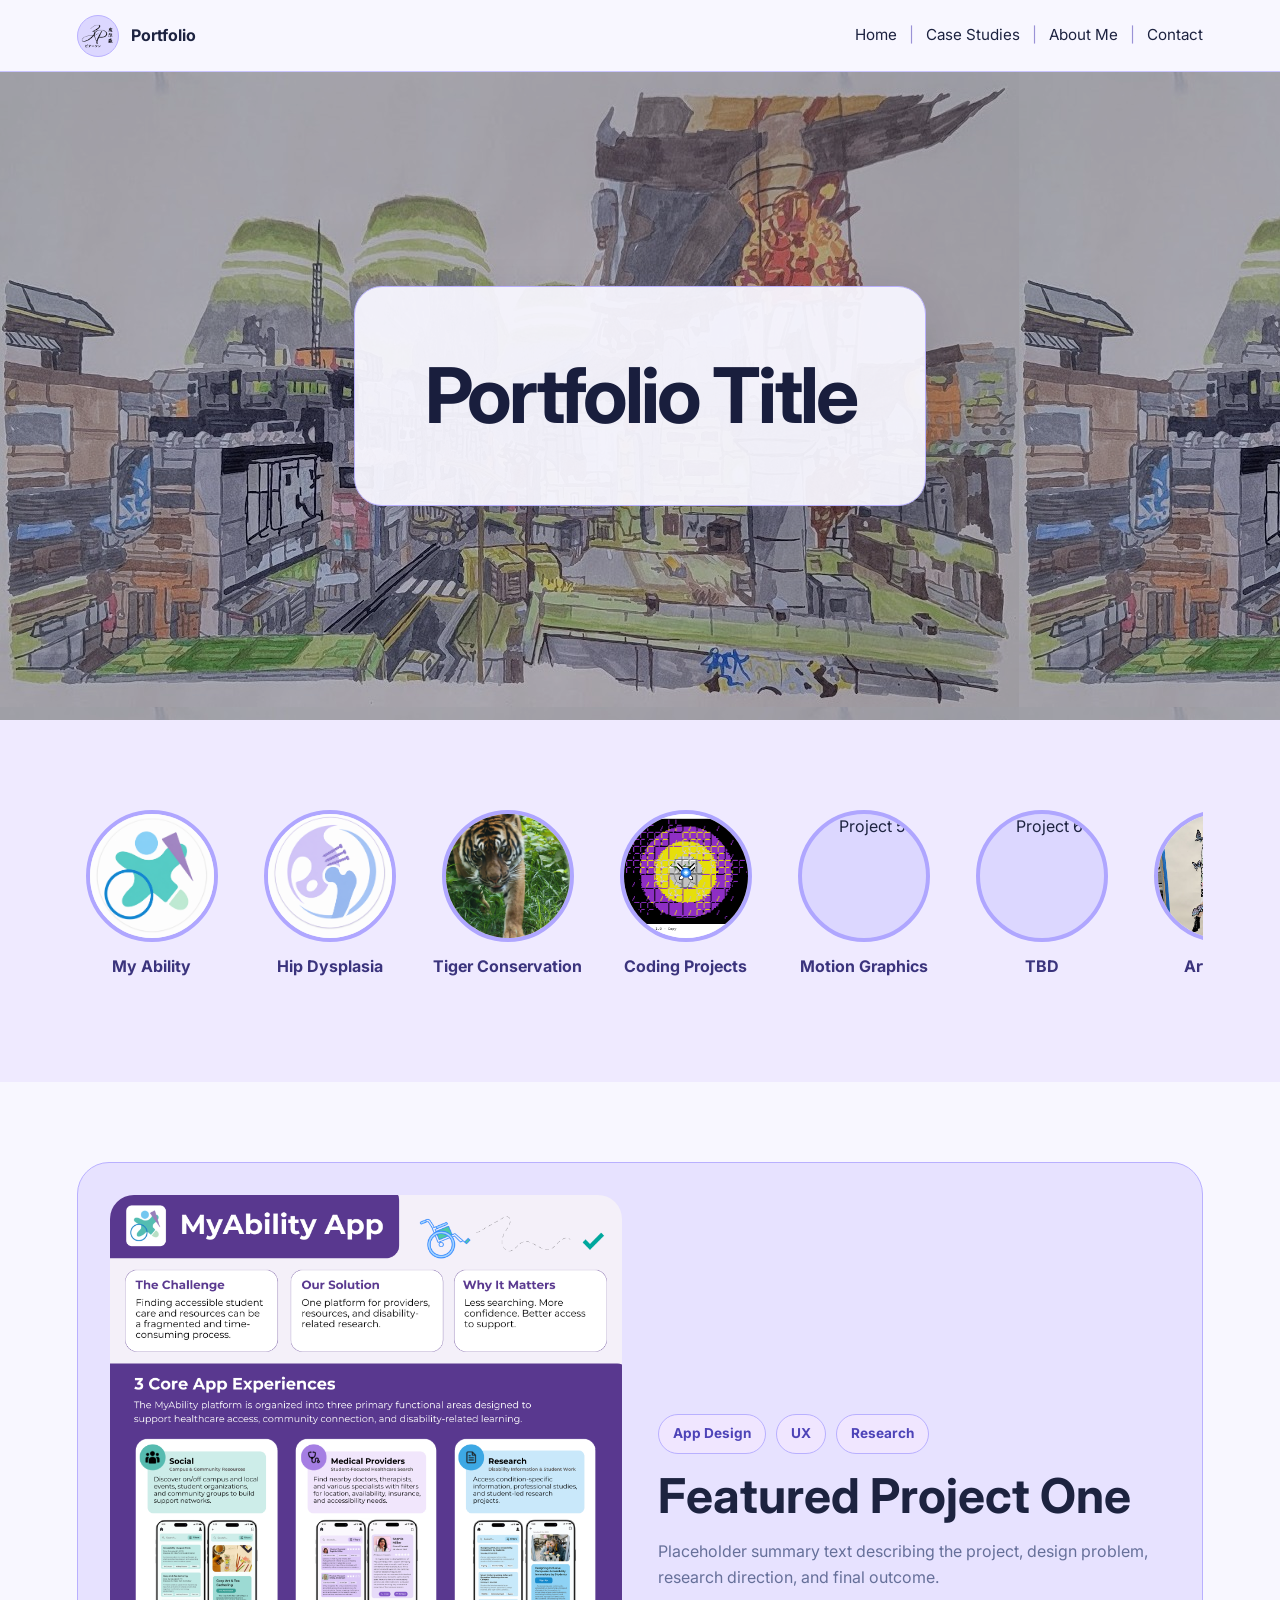
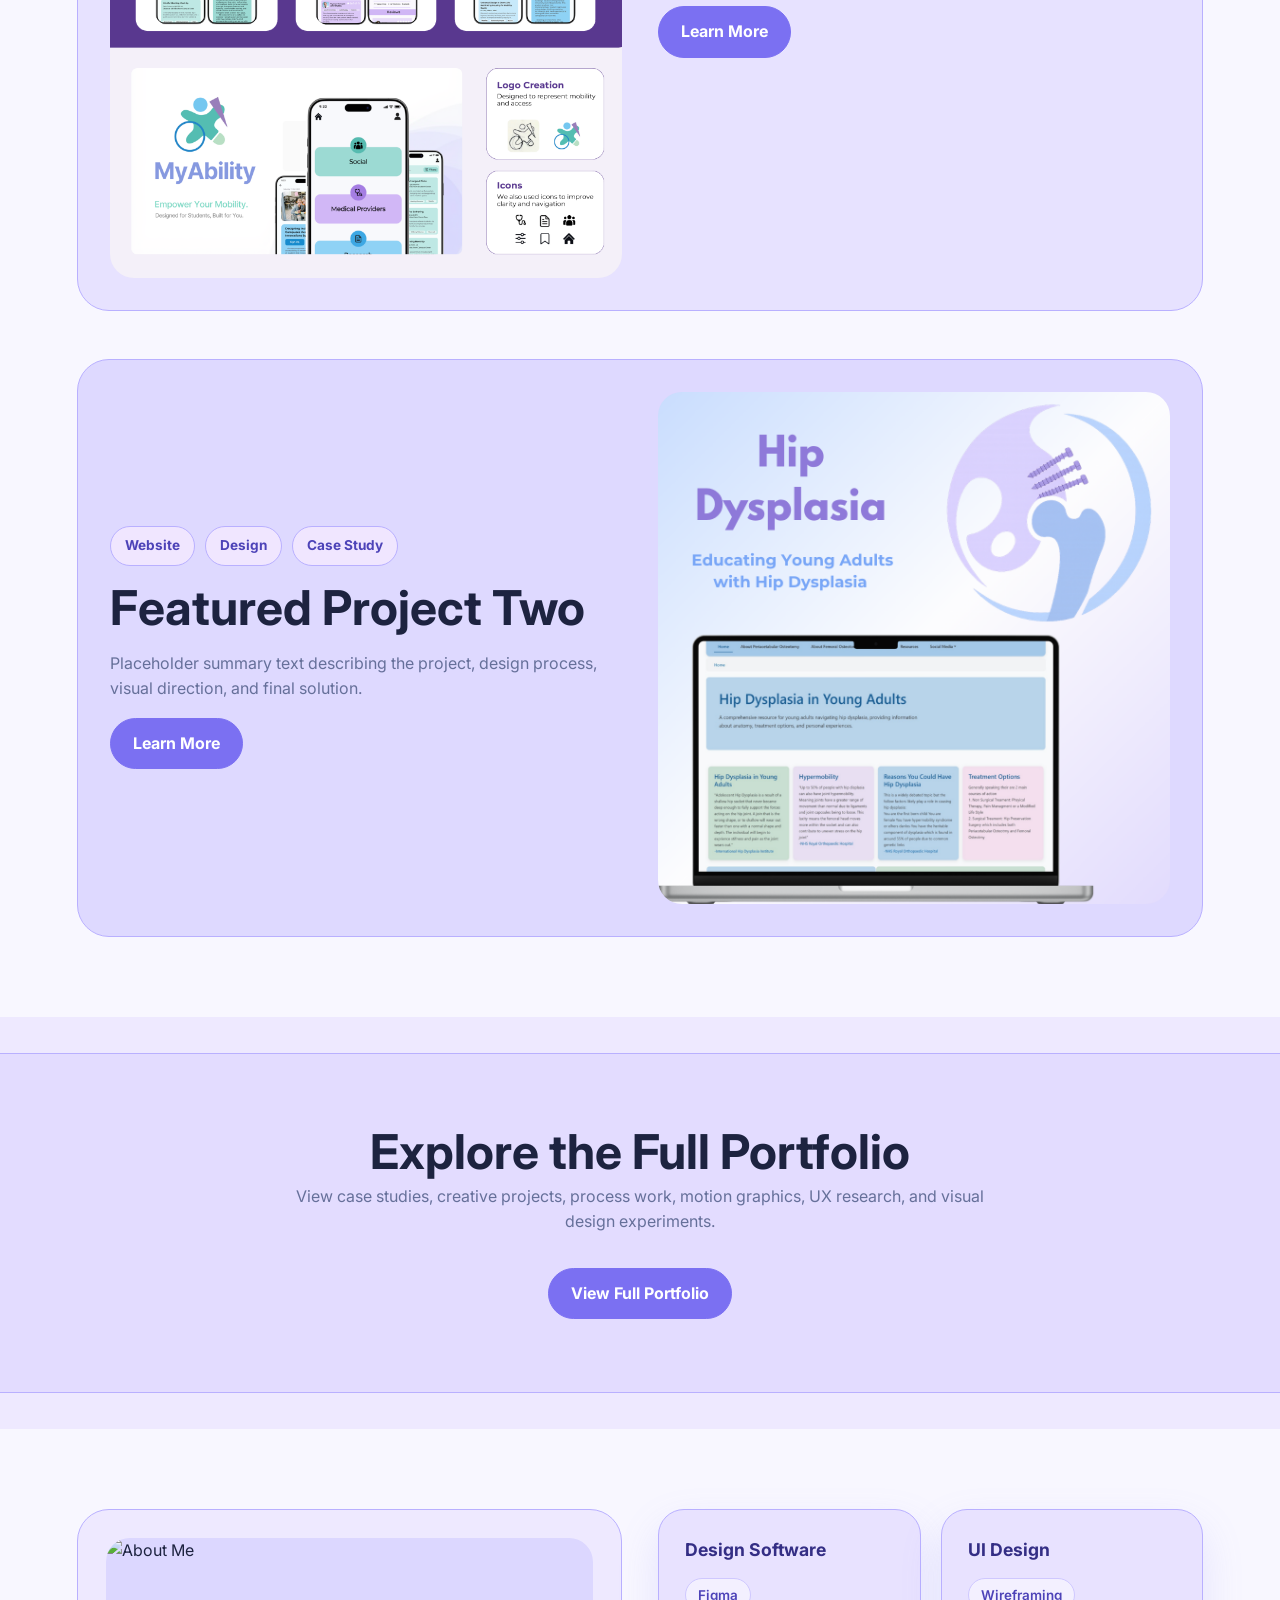
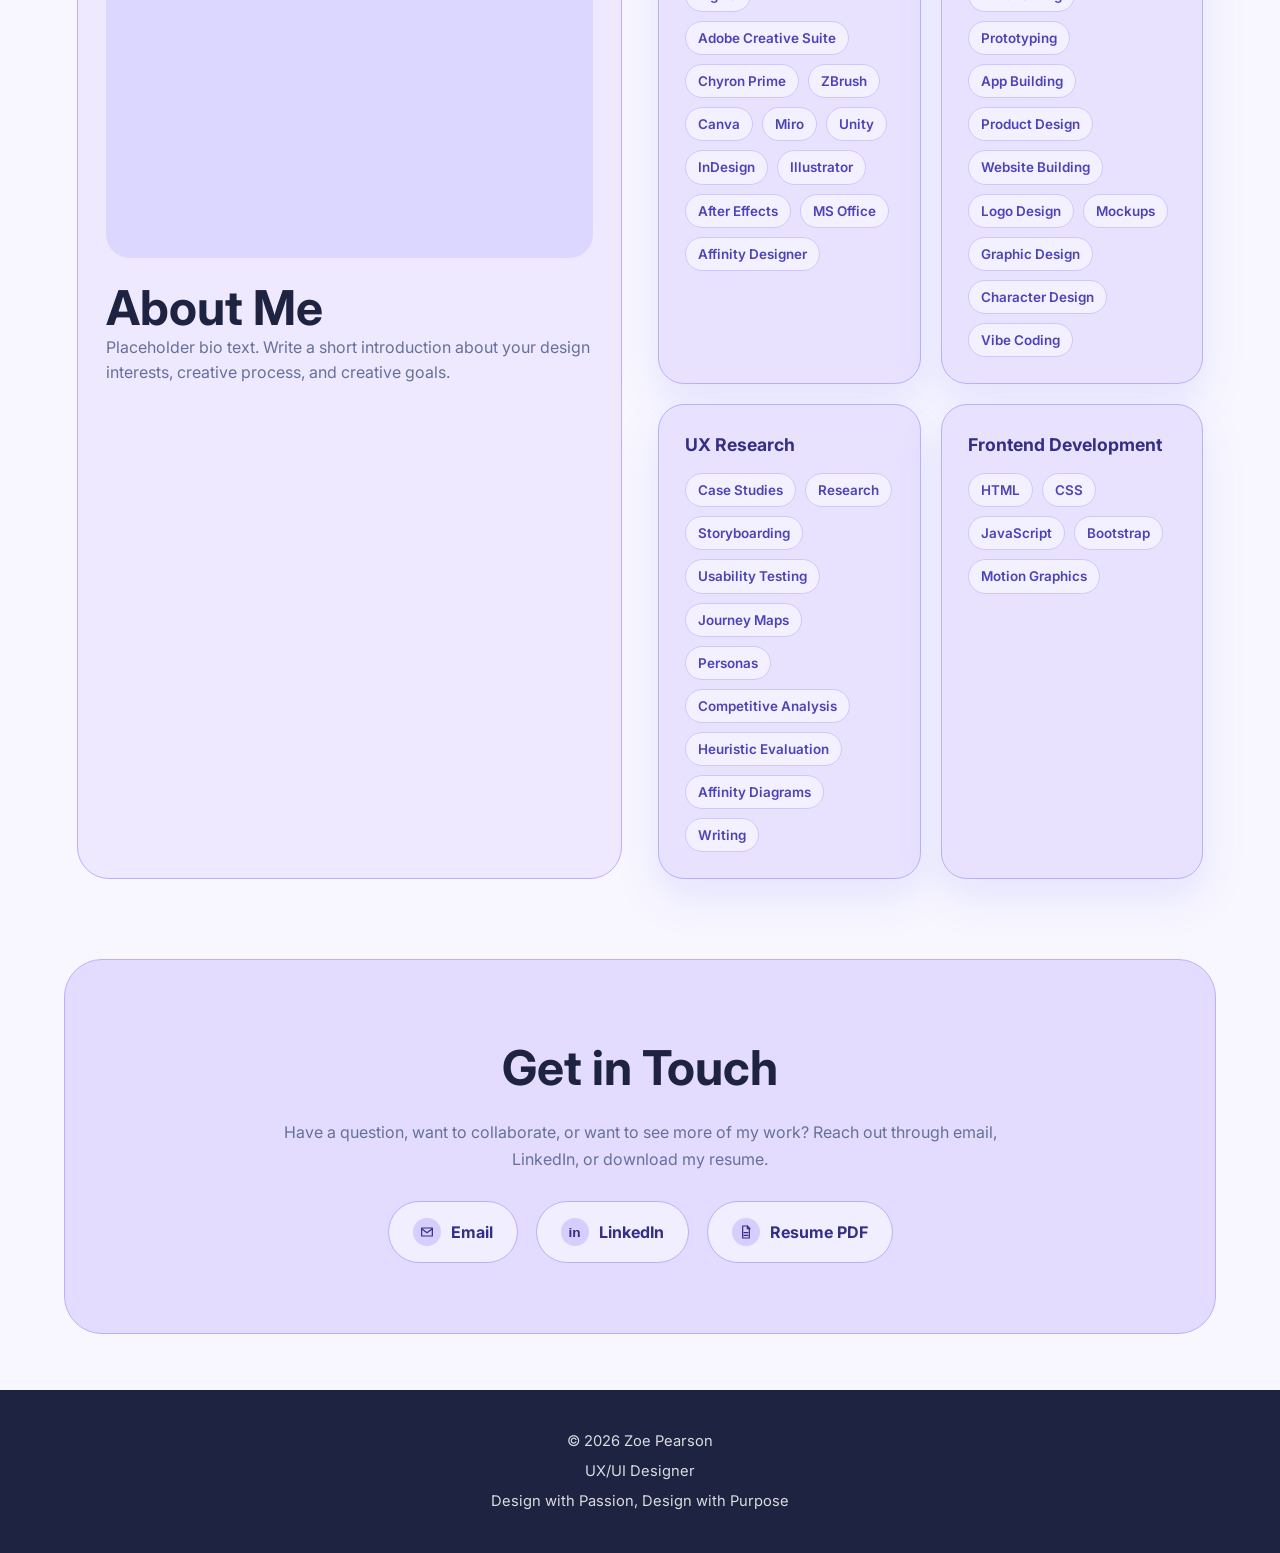
==== commit 6ab44ef3: "Updated Index Files Test" ====
--- a/index.html
+++ b/index.html
@@ -29,7 +29,7 @@
   </header>
 
   <main>
-    <section class="home-hero" style="background-image: url('assets/hero-placeholder.jpg');">
+    <section class="home-hero" style="background-image: url('assets/home-hero.jpg');">
       <div class="home-hero-title-box">
         <h1>Portfolio Title</h1>
       </div>
@@ -39,18 +39,18 @@
       <div class="horizontal-scroller">
         <article class="scroll-card"><img src="assets/project-1.jpg" alt="Project 1"><p>My Ability</p></article>
         <article class="scroll-card"><img src="assets/project-2.jpg" alt="Project 2"><p>Hip Dysplasia</p></article>
-        <article class="scroll-card"><img src="assets/project-3.jpg" alt="Project 3"><p>Tiger Conservation</p></article>
-        <article class="scroll-card"><img src="assets/project-4.jpg" alt="Project 4"><p>Coding Projects</p></article>
+        <article class="scroll-card"><img src="assets/scroller-project-3.jpg" alt="Project 3"><p>Tiger Conservation</p></article>
+        <article class="scroll-card"><img src="assets/scroller-project-4.png" alt="Project 4"><p>Coding Projects</p></article>
         <article class="scroll-card"><img src="assets/project-5.jpg" alt="Project 5"><p>Motion Graphics</p></article>
         <article class="scroll-card"><img src="assets/project-6.jpg" alt="Project 6"><p>TBD</p></article>
-        <article class="scroll-card"><img src="assets/project-7.jpg" alt="Project 7"><p>Artworks</p></article>
-        <article class="scroll-card"><img src="assets/project-8.jpg" alt="Project 8"><p>Other Projects</p></article>
+        <article class="scroll-card"><img src="assets/scroller-project-7.jpg" alt="Project 7"><p>Artworks</p></article>
+        <article class="scroll-card"><img src="assets/scroller-project-8.jpg" alt="Project 8"><p>Other Projects</p></article>
       </div>
     </section>
 
     <section class="home-section featured-projects">
       <article class="feature-block">
-        <img src="assets/project-1.jpg" alt="Featured Project 1">
+        <img src="assets/featured-project1.png" alt="Featured Project 1">
         <div class="feature-text">
           <div class="filter-row"><span>App Design</span><span>UX</span><span>Research</span></div>
           <h2>Featured Project One</h2>
@@ -60,7 +60,7 @@
       </article>
 
       <article class="feature-block reverse">
-        <img src="assets/project-2.jpg" alt="Featured Project 2">
+        <img src="assets/featured-project2.png" alt="Featured Project 2">
         <div class="feature-text">
           <div class="filter-row"><span>Website</span><span>Design</span><span>Case Study</span></div>
           <h2>Featured Project Two</h2>
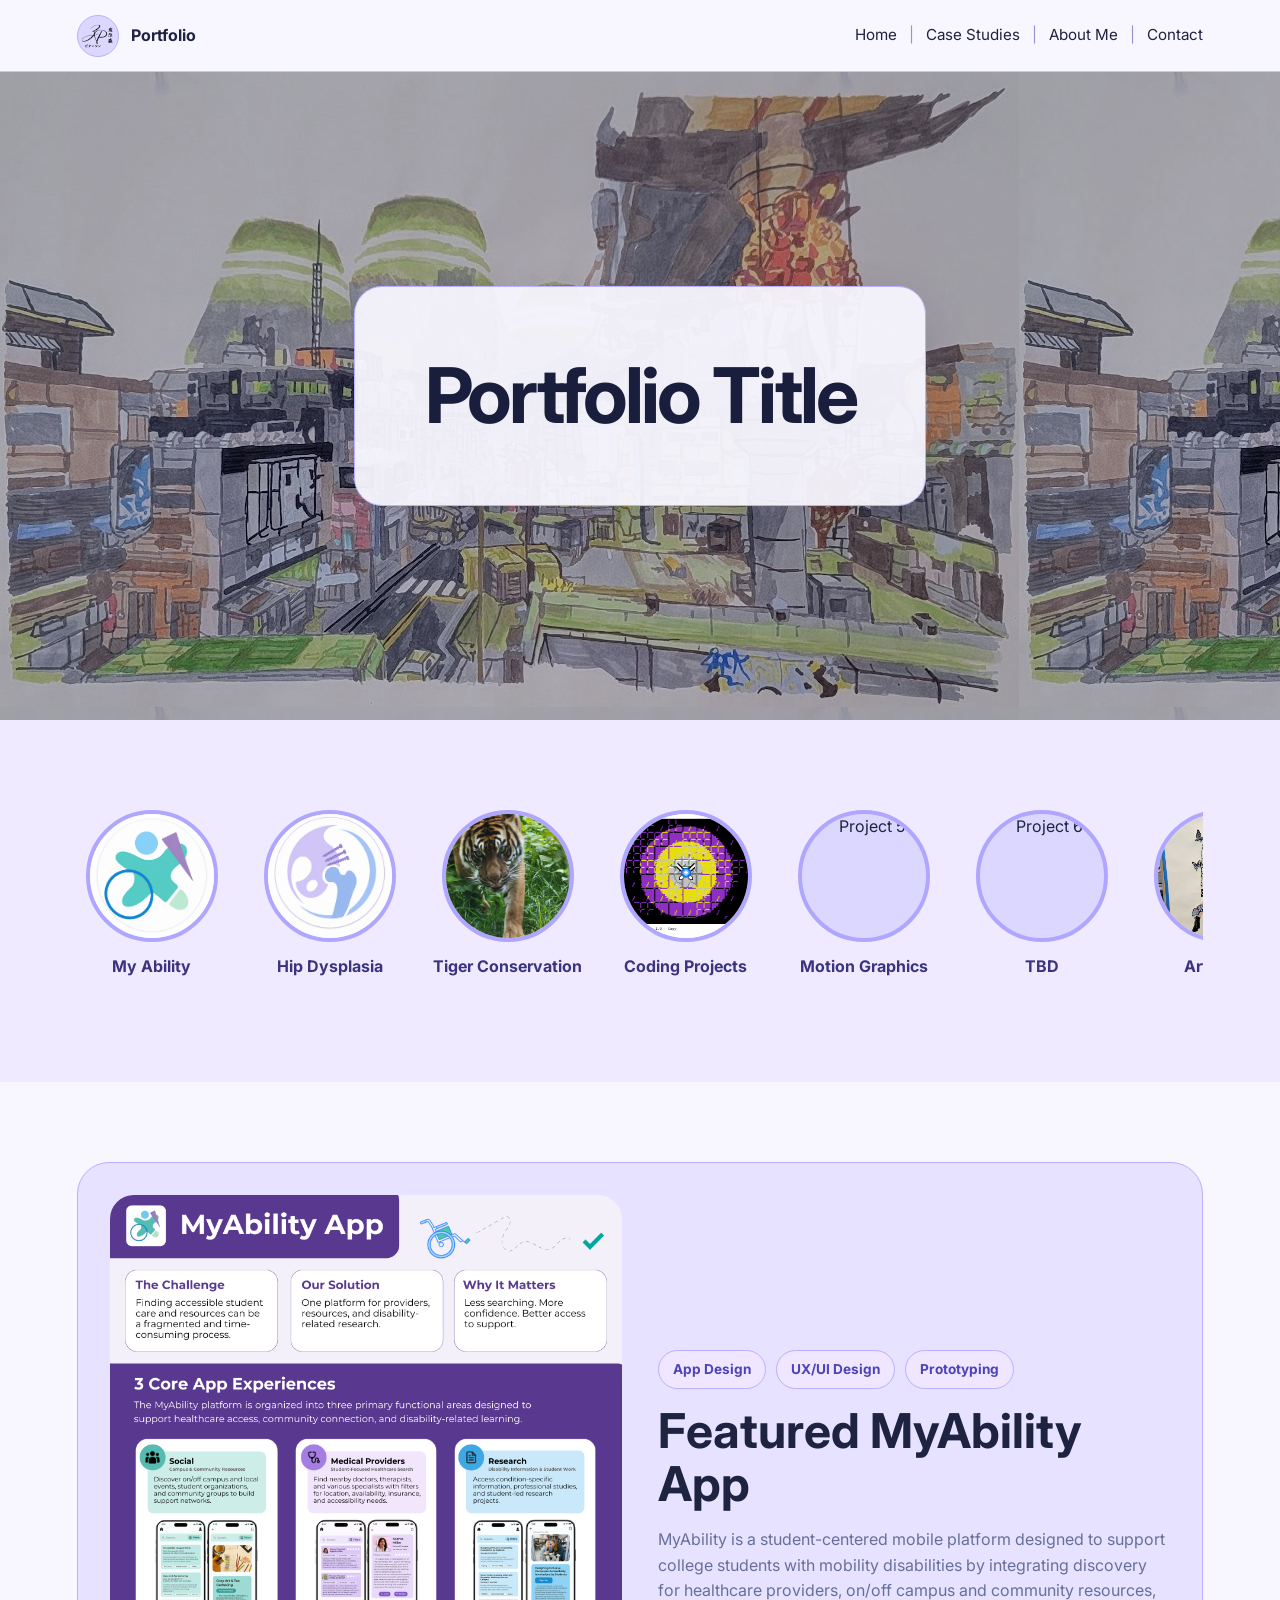
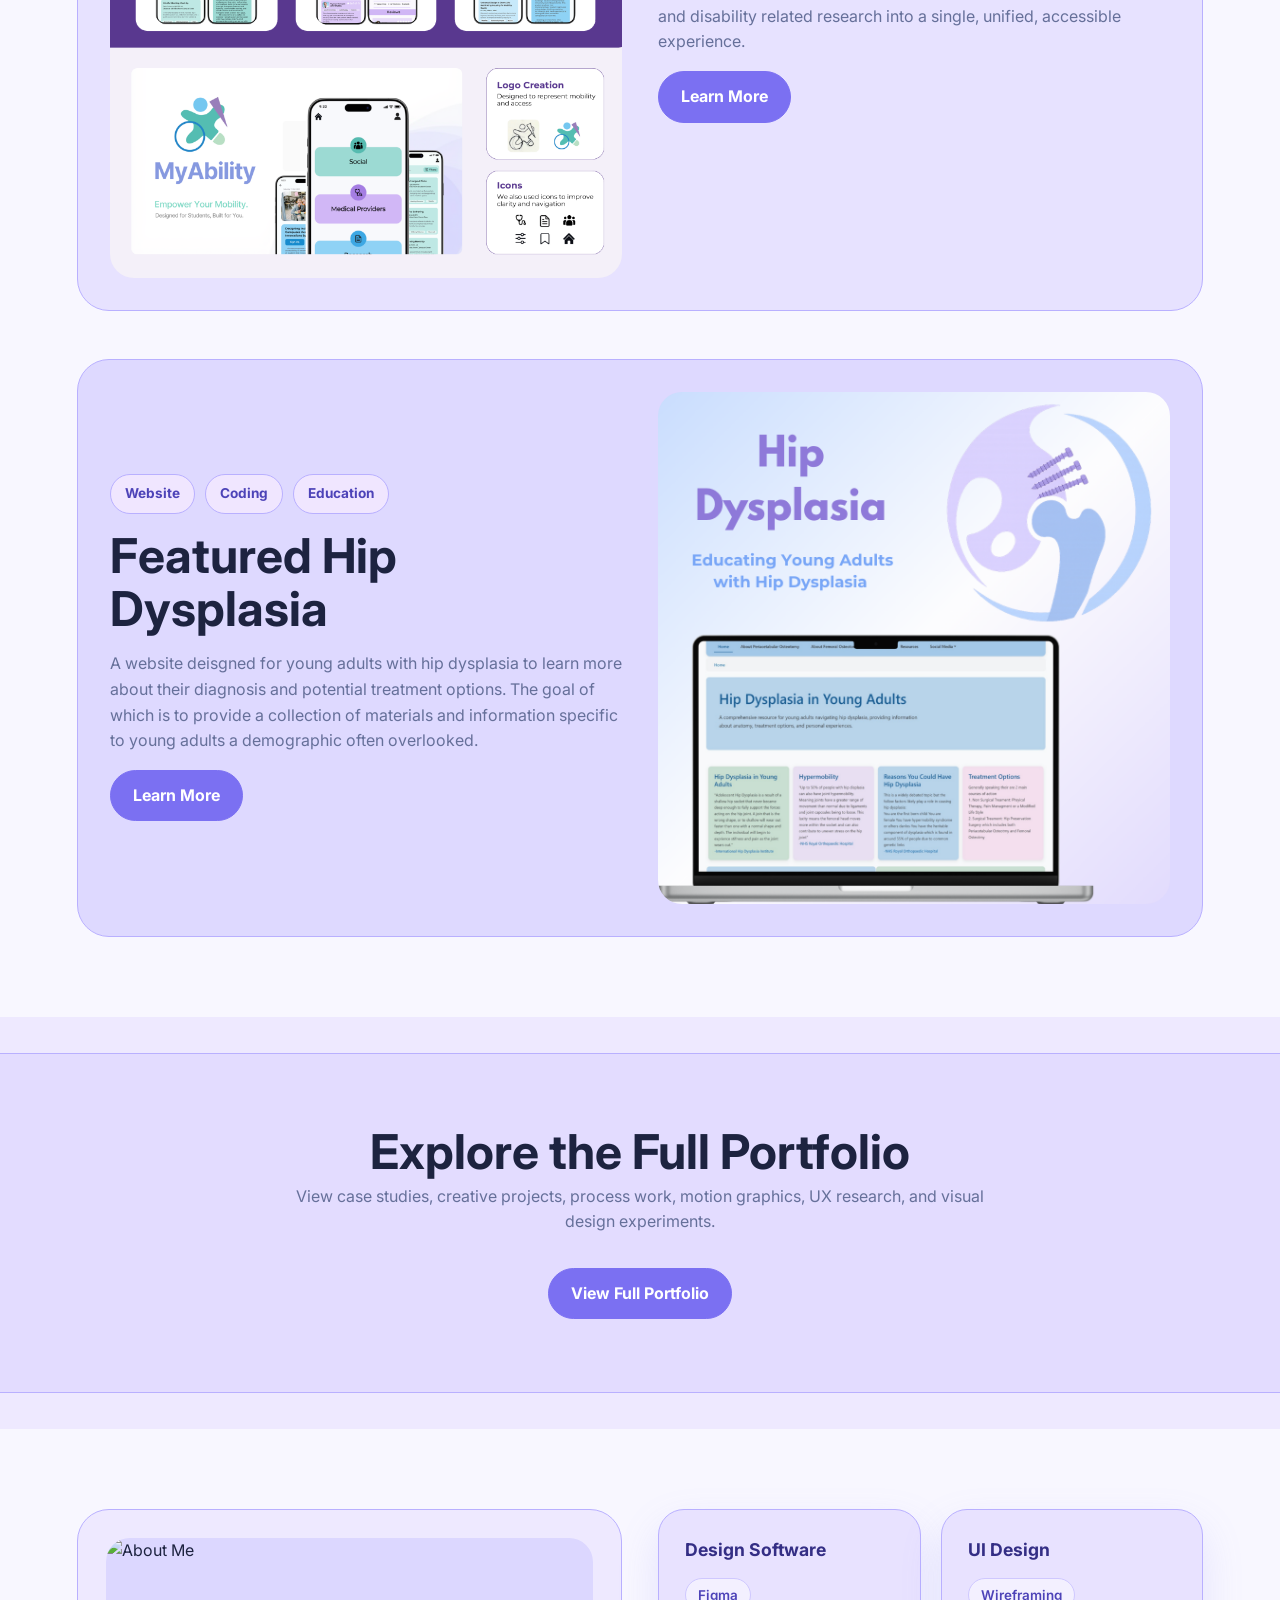
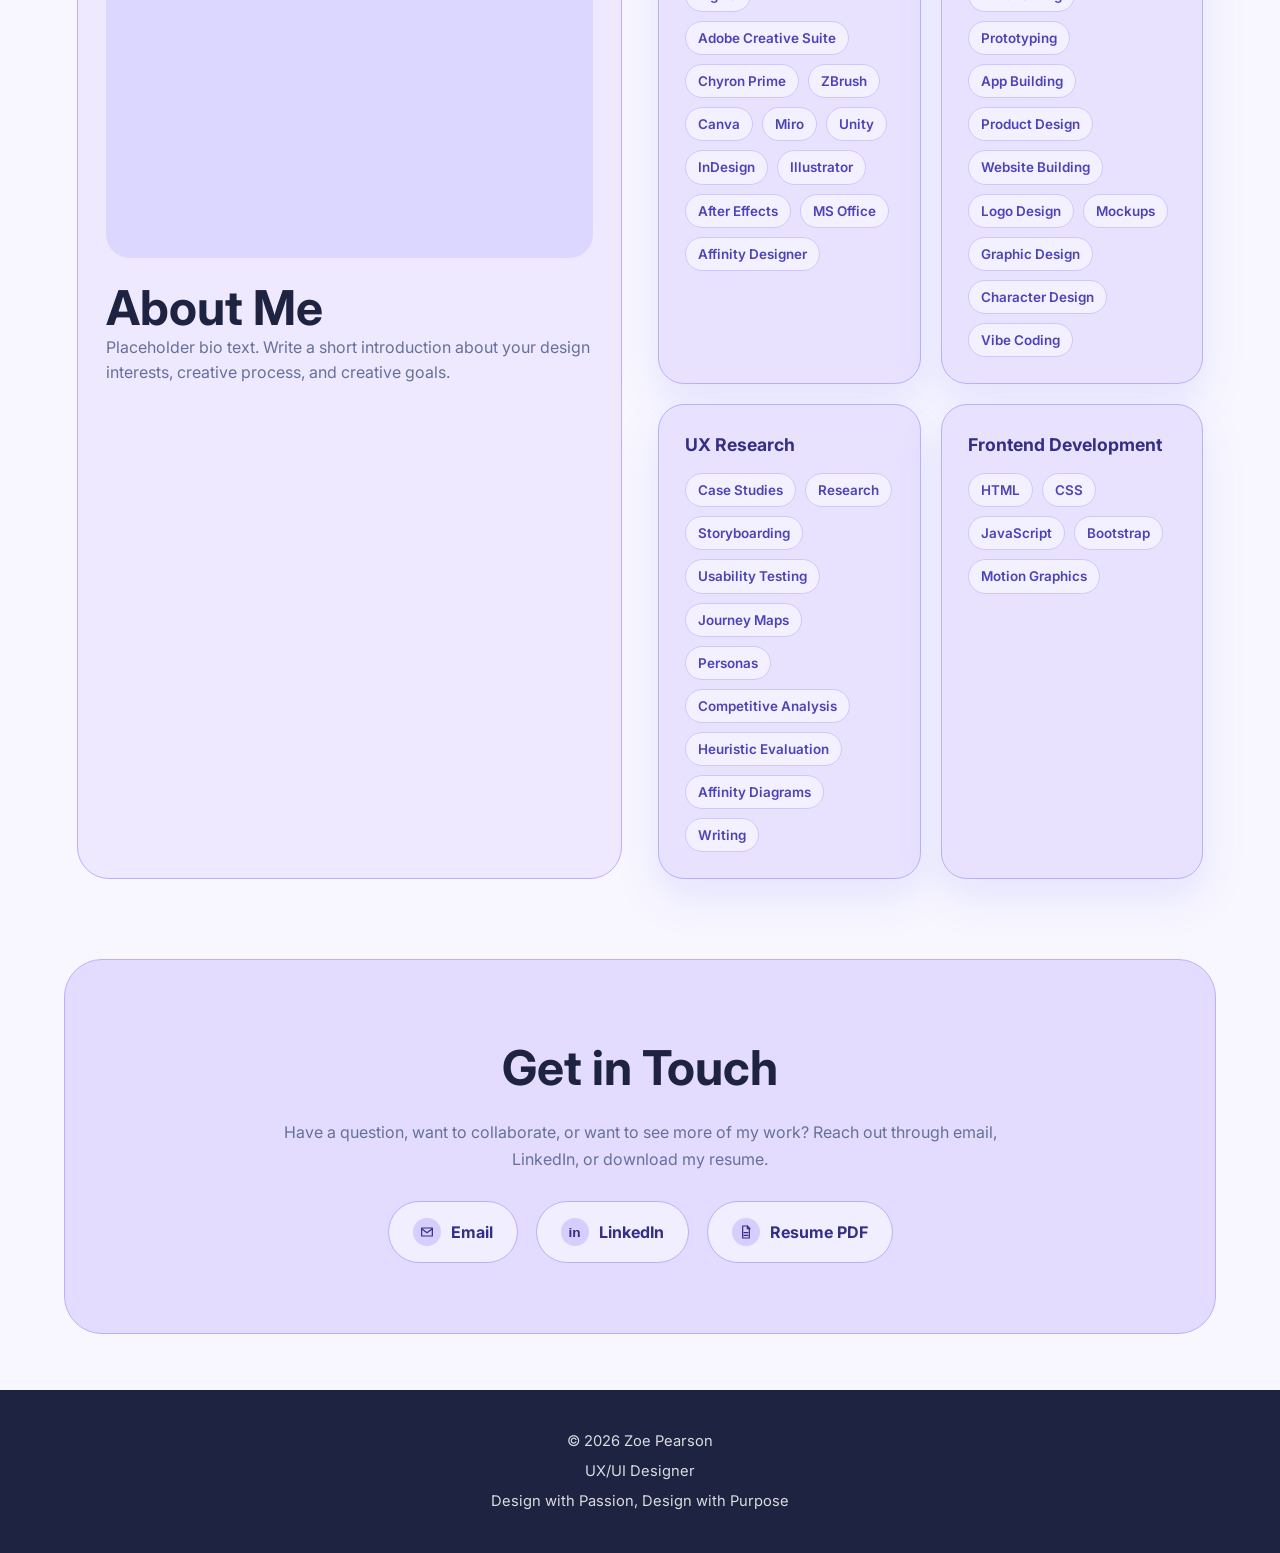
==== commit d5368535: "Large Update" ====
--- a/index.html
+++ b/index.html
@@ -52,19 +52,22 @@
       <article class="feature-block">
         <img src="assets/featured-project1.png" alt="Featured Project 1">
         <div class="feature-text">
-          <div class="filter-row"><span>App Design</span><span>UX</span><span>Research</span></div>
-          <h2>Featured Project One</h2>
-          <p>Placeholder summary text describing the project, design problem, research direction, and final outcome.</p>
-          <a class="button" href="project1.html">Learn More</a>
+          <div class="filter-row"><span>App Design</span><span>UX/UI Design</span><span>Prototyping</span></div>
+          <h2>Featured MyAbility App</h2>
+          <p>MyAbility is a student-centered mobile platform designed to support college students with mobility disabilities 
+            by integrating discovery for healthcare providers, on/off campus and community resources, and disability related
+            research into a single, unified, accessible experience.</p>
+          <a class="button" href="project-one.html">Learn More</a>
         </div>
       </article>
 
       <article class="feature-block reverse">
         <img src="assets/featured-project2.png" alt="Featured Project 2">
         <div class="feature-text">
-          <div class="filter-row"><span>Website</span><span>Design</span><span>Case Study</span></div>
-          <h2>Featured Project Two</h2>
-          <p>Placeholder summary text describing the project, design process, visual direction, and final solution.</p>
+          <div class="filter-row"><span>Website</span><span>Coding</span><span>Education</span></div>
+          <h2>Featured Hip Dysplasia</h2>
+          <p>A website deisgned for young adults with hip dysplasia to learn more about their diagnosis and potential treatment options. 
+            The goal of which is to provide a collection of materials and information specific to young adults a demographic often overlooked. </p>
           <a class="button" href="project-two.html">Learn More</a>
         </div>
       </article>
--- a/style.css
+++ b/style.css
@@ -847,6 +847,7 @@
 
 .wireframe-grid img {
   height: 220px;
+  object-fit:fill;
   border-radius: 22px;
   background: #E5C5C6;
   border: 2px solid #F2AAA5;
@@ -861,6 +862,7 @@
 
 .flow-diagram img {
   min-height: 260px;
+  min-width: 180px; 
   border-radius: 24px;
   background: #E5C5C6;
   border: 2px solid #F2AAA5;
@@ -7981,3 +7983,44 @@
     margin: 0 auto 14px;
   }
 }
+
+/* PROJECT ONE IMAGE FIT FIX
+   Only affects project-one.html Section 4 wireframe images
+   and Section 5 deliverable/process images. */
+.ability-page .wireframe-grid {
+  display: grid;
+  grid-template-columns: repeat(2, minmax(0, 1fr));
+  gap: 18px;
+}
+
+.ability-page .wireframe-grid img,
+.ability-page .expanded-flow article img {
+  width: 100%;
+  height: auto;
+  max-height: none;
+  min-height: 0;
+  object-fit: contain;
+  border-radius: 22px;
+}
+
+.ability-page .expanded-flow {
+  display: grid;
+  grid-template-columns: 1fr 60px 1fr 60px 1fr 60px 1fr;
+  gap: 18px;
+  align-items: center;
+}
+
+.ability-page .expanded-flow svg {
+  width: 60px;
+}
+
+@media (max-width: 850px) {
+  .ability-page .wireframe-grid,
+  .ability-page .expanded-flow {
+    grid-template-columns: 1fr;
+  }
+
+  .ability-page .expanded-flow svg {
+    display: none;
+  }
+}
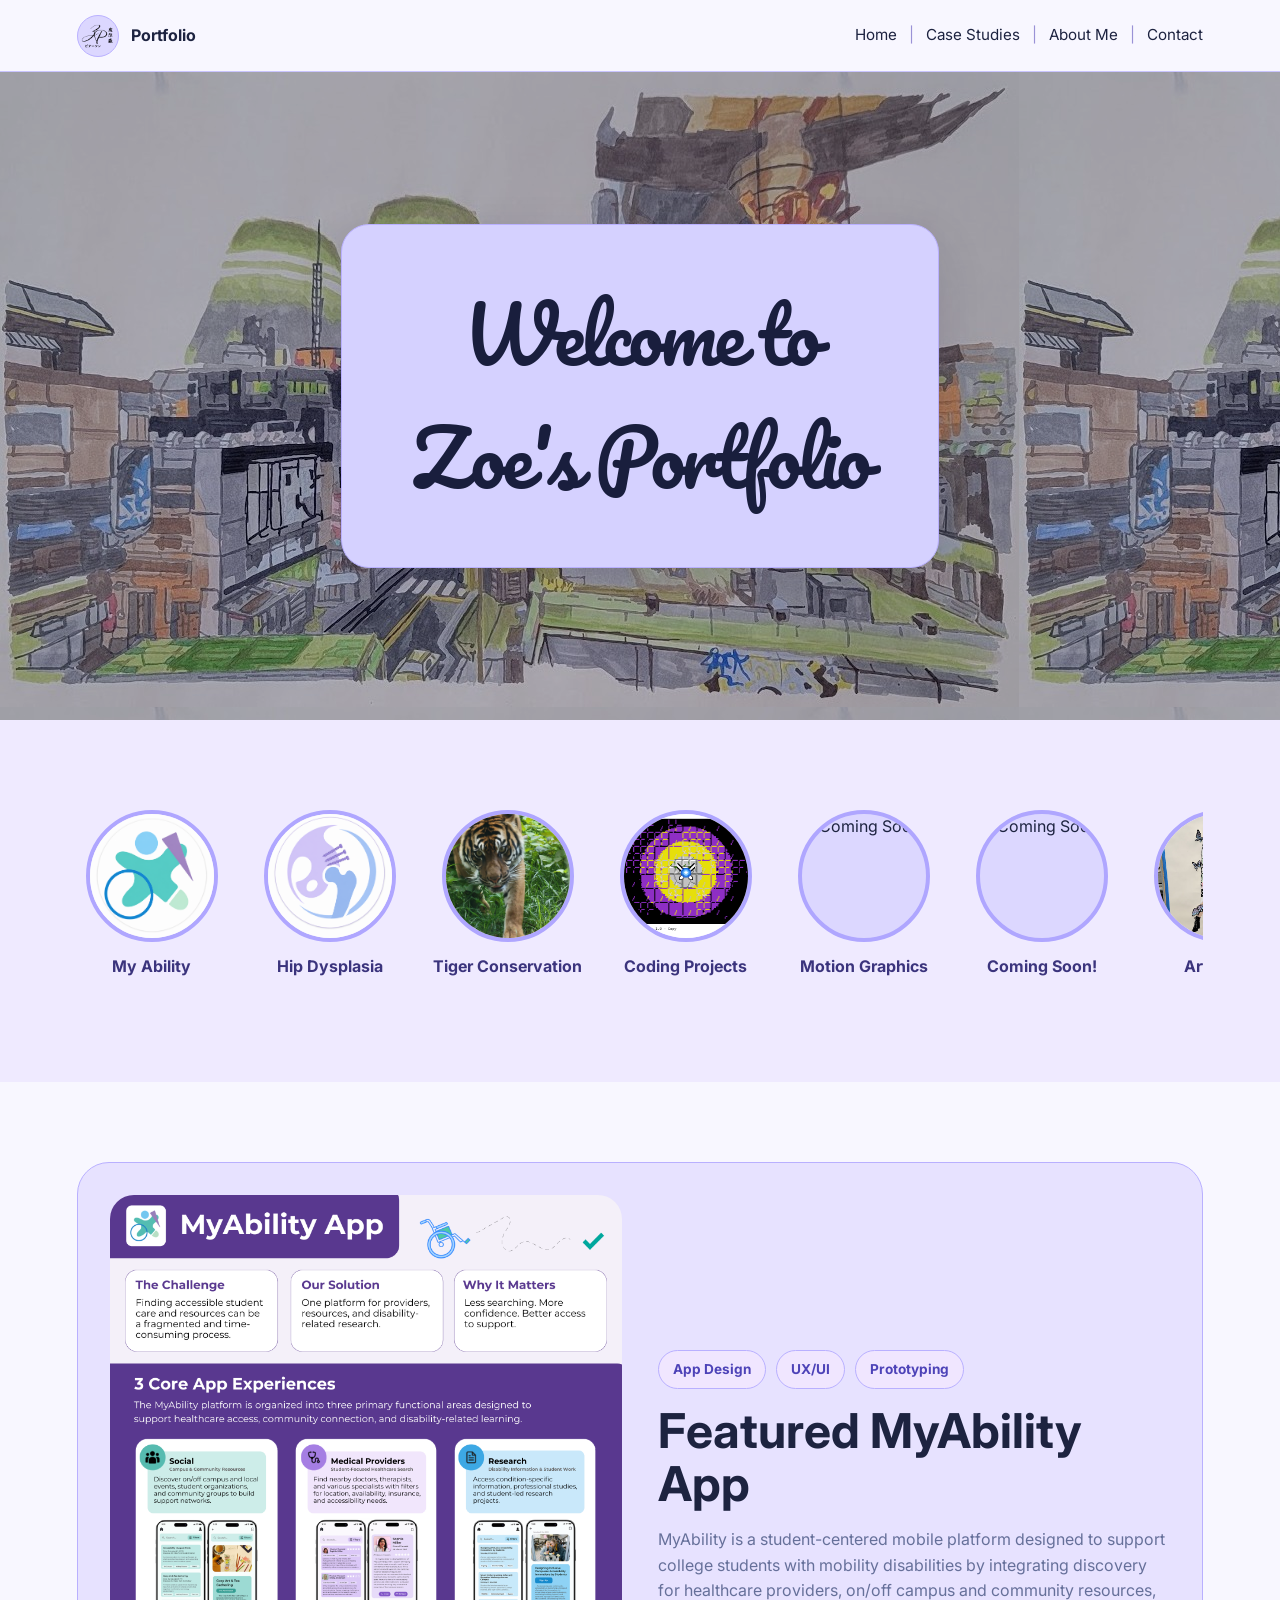
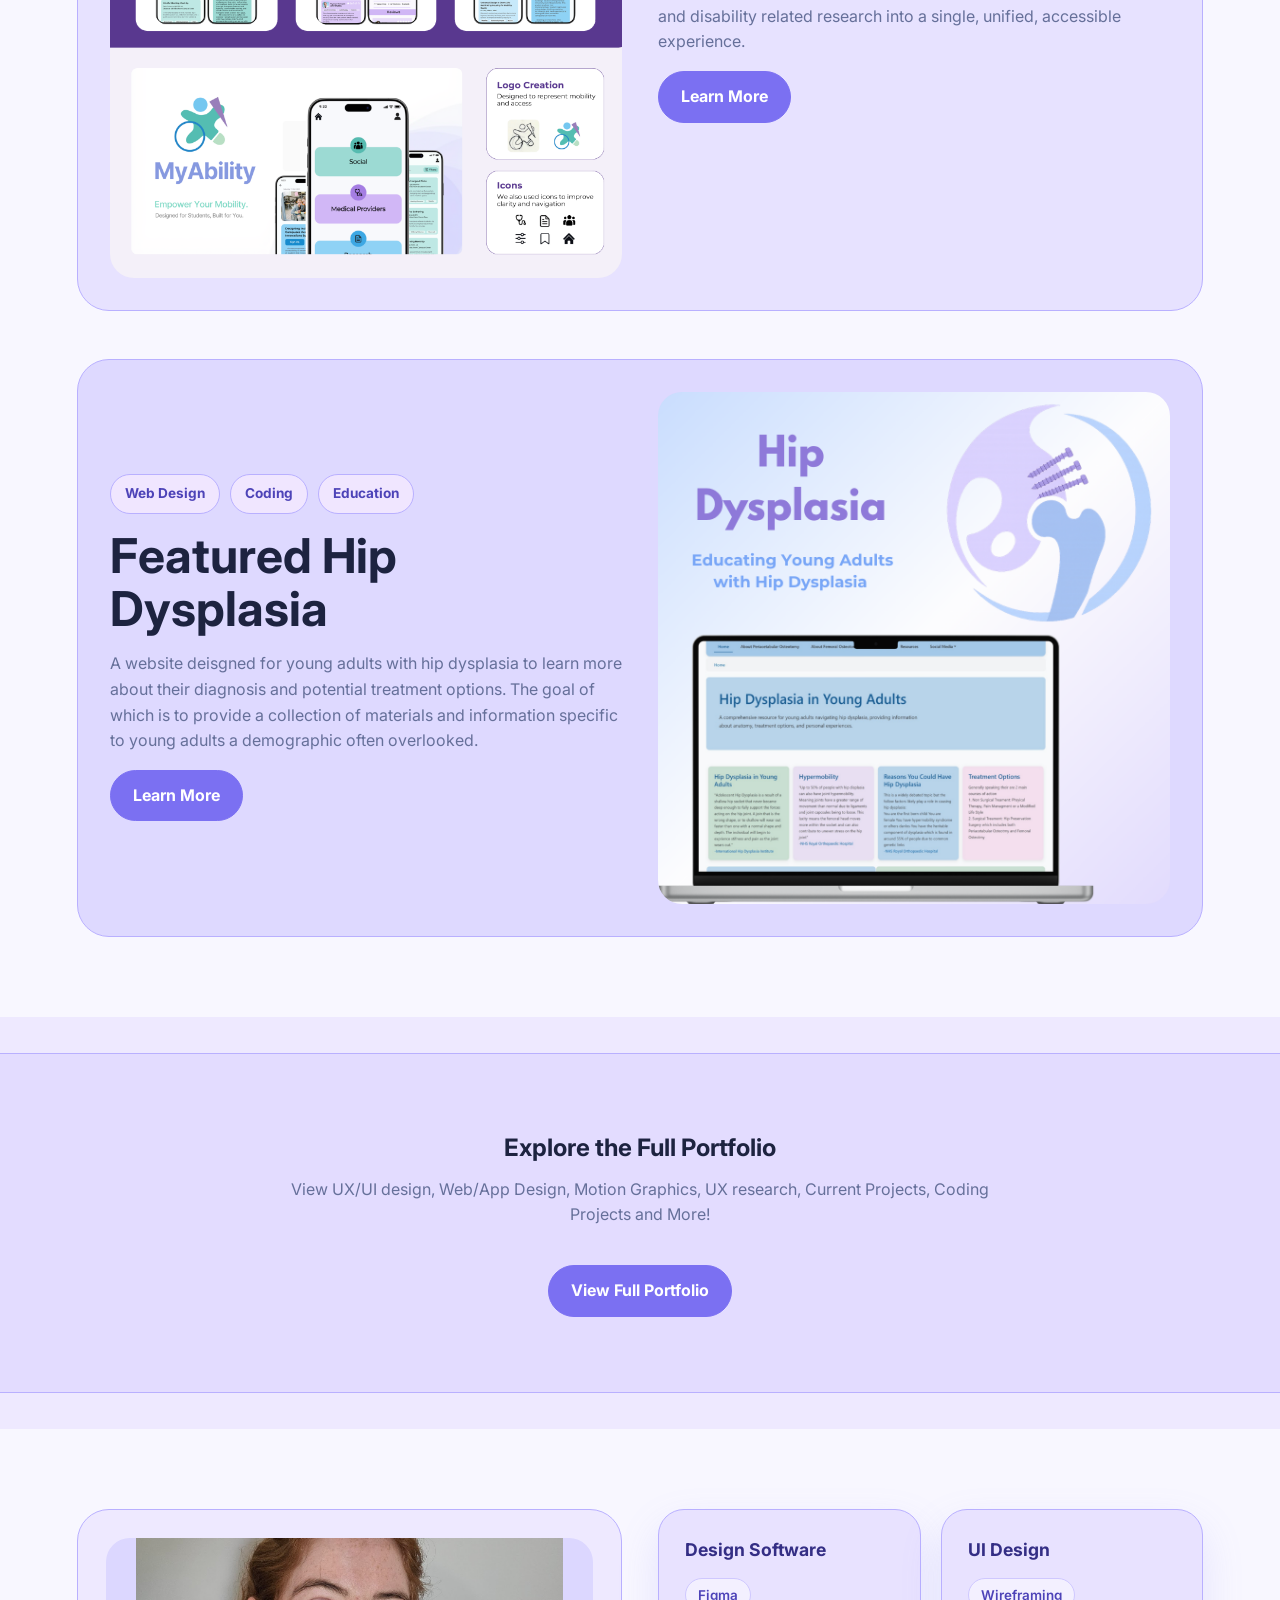
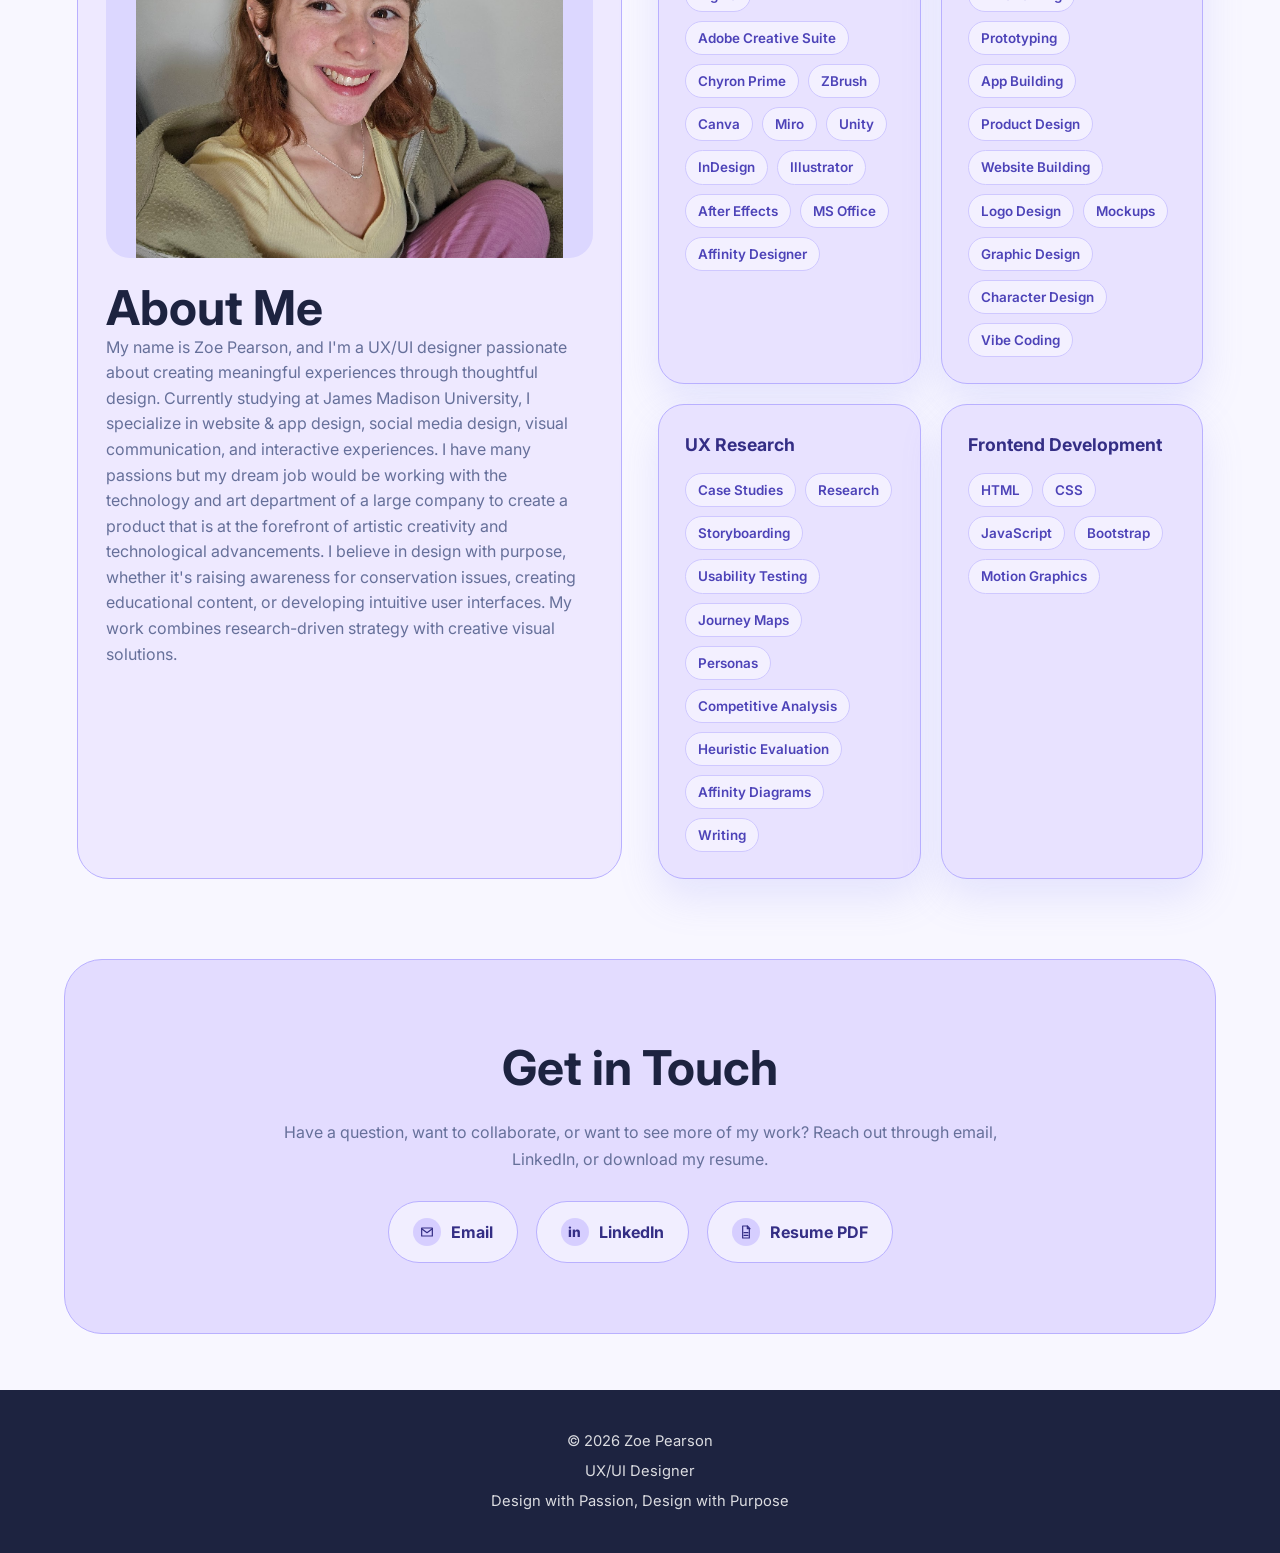
==== commit a5b1aa66: "Huge Update of Files and Code" ====
--- a/index.html
+++ b/index.html
@@ -3,9 +3,9 @@
 <head>
   <meta charset="UTF-8" />
   <meta name="viewport" content="width=device-width, initial-scale=1.0" />
-  <link rel="preconnect" href="https://fonts.googleapis.com">
-  <link rel="preconnect" href="https://fonts.gstatic.com" crossorigin>
-  <link href="https://fonts.googleapis.com/css2?family=Inter:wght@400;500;600;700;800&display=swap" rel="stylesheet">
+  <style>
+@import url('https://fonts.googleapis.com/css2?family=Inter:ital,opsz,wght@0,14..32,100..900;1,14..32,100..900&family=Pacifico&display=swap');
+</style>
   <title>Portfolio Home</title>
   <link rel="stylesheet" href="style.css" />
 </head>
@@ -31,7 +31,7 @@
   <main>
     <section class="home-hero" style="background-image: url('assets/home-hero.jpg');">
       <div class="home-hero-title-box">
-        <h1>Portfolio Title</h1>
+        <h1>Welcome to<br> Zoe's Portfolio </h1>
       </div>
     </section>
 
@@ -41,8 +41,8 @@
         <article class="scroll-card"><img src="assets/project-2.jpg" alt="Project 2"><p>Hip Dysplasia</p></article>
         <article class="scroll-card"><img src="assets/scroller-project-3.jpg" alt="Project 3"><p>Tiger Conservation</p></article>
         <article class="scroll-card"><img src="assets/scroller-project-4.png" alt="Project 4"><p>Coding Projects</p></article>
-        <article class="scroll-card"><img src="assets/project-5.jpg" alt="Project 5"><p>Motion Graphics</p></article>
-        <article class="scroll-card"><img src="assets/project-6.jpg" alt="Project 6"><p>TBD</p></article>
+        <article class="scroll-card"><img src="assets/project-5.jpg" alt="Coming Soon!"><p>Motion Graphics</p></article>
+        <article class="scroll-card"><img src="assets/project-6.jpg" alt="Coming Soon!"><p>Coming Soon!</p></article>
         <article class="scroll-card"><img src="assets/scroller-project-7.jpg" alt="Project 7"><p>Artworks</p></article>
         <article class="scroll-card"><img src="assets/scroller-project-8.jpg" alt="Project 8"><p>Other Projects</p></article>
       </div>
@@ -52,7 +52,7 @@
       <article class="feature-block">
         <img src="assets/featured-project1.png" alt="Featured Project 1">
         <div class="feature-text">
-          <div class="filter-row"><span>App Design</span><span>UX/UI Design</span><span>Prototyping</span></div>
+          <div class="filter-row"><span>App Design</span><span>UX/UI</span><span>Prototyping</span></div>
           <h2>Featured MyAbility App</h2>
           <p>MyAbility is a student-centered mobile platform designed to support college students with mobility disabilities 
             by integrating discovery for healthcare providers, on/off campus and community resources, and disability related
@@ -64,7 +64,7 @@
       <article class="feature-block reverse">
         <img src="assets/featured-project2.png" alt="Featured Project 2">
         <div class="feature-text">
-          <div class="filter-row"><span>Website</span><span>Coding</span><span>Education</span></div>
+          <div class="filter-row"><span>Web Design</span><span>Coding</span><span>Education</span></div>
           <h2>Featured Hip Dysplasia</h2>
           <p>A website deisgned for young adults with hip dysplasia to learn more about their diagnosis and potential treatment options. 
             The goal of which is to provide a collection of materials and information specific to young adults a demographic often overlooked. </p>
@@ -77,8 +77,8 @@
 
     <section class="home-section portfolio-gallery portfolio-cta-only">
       <div class="gallery-cta full-portfolio-cta">
-        <h2>Explore the Full Portfolio</h2>
-        <p>View case studies, creative projects, process work, motion graphics, UX research, and visual design experiments.</p>
+        <h1>Explore the Full Portfolio</h1>
+        <p>View UX/UI design, Web/App Design, Motion Graphics, UX research, Current Projects, Coding Projects and More!</p>
         <a class="button" href="case-studies.html">View Full Portfolio</a>
       </div>
     </section>
@@ -89,10 +89,15 @@
 
     <section class="home-section about-skills refined-skills-section">
       <div class="about-card">
-        <img src="assets/about-placeholder.jpg" alt="About Me">
+        <img src="assets/zoe-profile.png" alt="About Me">
         <div>
           <h2>About Me</h2>
-          <p>Placeholder bio text. Write a short introduction about your design interests, creative process, and creative goals.</p>
+          <p>My name is Zoe Pearson, and I'm a UX/UI designer passionate about creating meaningful experiences through thoughtful design.
+            Currently studying at James Madison University, I specialize in website &amp; app design, social media design, visual communication, and interactive experiences.
+            I have many passions but my dream job would be working with the technology and art department of a large company
+            to create a product that is at the forefront of artistic creativity and technological advancements.
+            I believe in design with purpose, whether it's raising awareness for conservation issues, creating educational content,
+            or developing intuitive user interfaces. My work combines research-driven strategy with creative visual solutions.</p>
         </div>
       </div>
 
@@ -136,7 +141,7 @@
         <p class="get-in-touch-subtext">Have a question, want to collaborate, or want to see more of my work? Reach out through email, LinkedIn, or download my resume.</p>
 
         <div class="touch-buttons">
-          <a class="touch-button" href="mailto:your-email@example.com">
+          <a class="touch-button" href="mailto:zoe@ajzpearson.com">
             <span class="touch-icon" aria-hidden="true">
               <svg viewBox="0 0 24 24"><path d="M4 6h16v12H4z"></path><path d="M4 7l8 6 8-6"></path></svg>
             </span>
--- a/style.css
+++ b/style.css
@@ -28,7 +28,7 @@
 }
 
 body {
-  font-family: Arial, sans-serif;
+  font-family: "Inter", sans-serif;
   background: var(--bg-primary);
   color: var(--text-primary);
   line-height: 1.6;
@@ -503,7 +503,7 @@
 .case-intro p {
   max-width: 720px;
   margin: 0 auto;
-  color: #0C4542;
+  color: #1D2340;
   font-size: 1.1rem;
 }
 
@@ -553,7 +553,7 @@
 }
 
 .case-feature-text p {
-  color: #3E8DA3;
+  color: #1D2340;
   max-width: 620px;
 }
 
@@ -1365,7 +1365,7 @@
   width: 100%;
   height: 100%;
   border-radius: 22px;
-  object-fit: cover;
+  object-fit: contain;
   background: #D4E8E1;
 }
 
@@ -1382,7 +1382,7 @@
   display: none;
   width: 100%;
   height: 420px;
-  object-fit: cover;
+  object-fit: contain;
   background: #D4E8E1;
 }
 
@@ -1478,7 +1478,7 @@
   flex-wrap: wrap;
 }
 
-@media (max-width: 1000px) {
+@media (max-width: 700px) {
   .phone-mockup-row {
     grid-template-columns: 1fr;
   }
@@ -1554,7 +1554,7 @@
 .coding-section {
   display: grid;
   grid-template-columns: 1fr 1fr;
-  gap: 42px;
+  gap: 45px;
   align-items: center;
   padding: 80px 6%;
   border-bottom: 1px solid #A6C9B6;
@@ -1613,7 +1613,7 @@
 .zigzag-projects article {
   display: grid;
   grid-template-columns: 170px 1fr;
-  gap: 18px;
+  gap: 34px;
   align-items: center;
   background: #FFEBED;
   border: 2px solid #A6C9B6;
@@ -1624,6 +1624,7 @@
 .story-stack img,
 .zigzag-projects img {
   height: 130px;
+  width: fit-content; 
   border-radius: 18px;
   background: #A6C9B6;
   border: 1px solid #3E828E;
@@ -3038,7 +3039,7 @@
 
 /* FINAL HOME / INDEX PAGE */
 .home-page {
-  background: #F8F7FF;
+  background: #C9C4FF;
   color: #191E3D;
 }
 
@@ -3084,7 +3085,7 @@
 
 .home-hero-title-box {
   position: relative;
-  background: rgba(248, 247, 255, 0.92);
+  background: #C9C4FF;
   border: 2px solid #D2C6FD;
   padding: 48px 70px;
   text-align: center;
@@ -3096,6 +3097,8 @@
   font-size: clamp(2.3rem, 6vw, 5rem);
   letter-spacing: -0.04em;
   color: #191E3D;
+  font-family: "Pacifico", cursive;
+  font-weight: 100;
 }
 
 .home-section {
@@ -3635,7 +3638,8 @@
 }
 .about-eyebrow { color: #B57DDA; font-weight: 700; letter-spacing: .08em; text-transform: uppercase; margin-bottom: 12px; }
 .about-intro-text h1 {
-  font-size: clamp(3rem, 8vw, 6rem); line-height: .95; margin-bottom: 20px; color: #41478B;
+  font-size: clamp(3rem, 8vw, 6rem); line-height: .95; margin-bottom: 20px; color: #41478B;  font-family: "Pacifico", cursive;
+  font-weight: 350;
 }
 .about-intro-text p, .about-main-section p, .learn-more-about p { color: #41478B; max-width: 680px; }
 .about-button {
@@ -3879,7 +3883,7 @@
 /* INDEX PAGE PURPLE/BLUE REBUILD */
 body,
 .home-page {
-  font-family: 'Inter', sans-serif;
+  font-family: "Inter", sans-serif;
   background: #F7F8FF;
   color: #1D2340;
 }
@@ -4073,7 +4077,7 @@
 /* INDEX PAGE V2 - LIGHT BACKGROUND + COLORFUL LAVENDER/PURPLE */
 body,
 .home-page {
-  font-family: 'Inter', sans-serif;
+  font-family: "Inter", sans-serif;
   background: #F8F7FF;
   color: #1D2340;
 }
@@ -4106,7 +4110,7 @@
 }
 
 .home-hero-title-box {
-  background: rgba(248, 247, 255, 0.94);
+  background: #d5d1ff;
   border: 1px solid #B9B0FF;
 }
 
@@ -4208,6 +4212,7 @@
 
 .home-page .about-card img {
   background: #D8D0FF;
+  object-fit: contain;
 }
 
 .four-skill-grid {
@@ -4462,7 +4467,7 @@
 }
 
 .linkedin-icon {
-  font-family: Arial, sans-serif;
+   font-family: "Inter", sans-serif;
   font-size: 0.85rem;
 }
 
@@ -4566,7 +4571,7 @@
 input,
 textarea,
 select {
-  font-family: 'Inter', sans-serif !important;
+    font-family: "Inter", sans-serif !important;
 }
 
 .site-header {
@@ -5019,7 +5024,7 @@
 }
 
 .case-intro p {
-  color: #3E8DA3 !important;
+  color: #014f65 !important;
 }
 
 .case-feature-list {
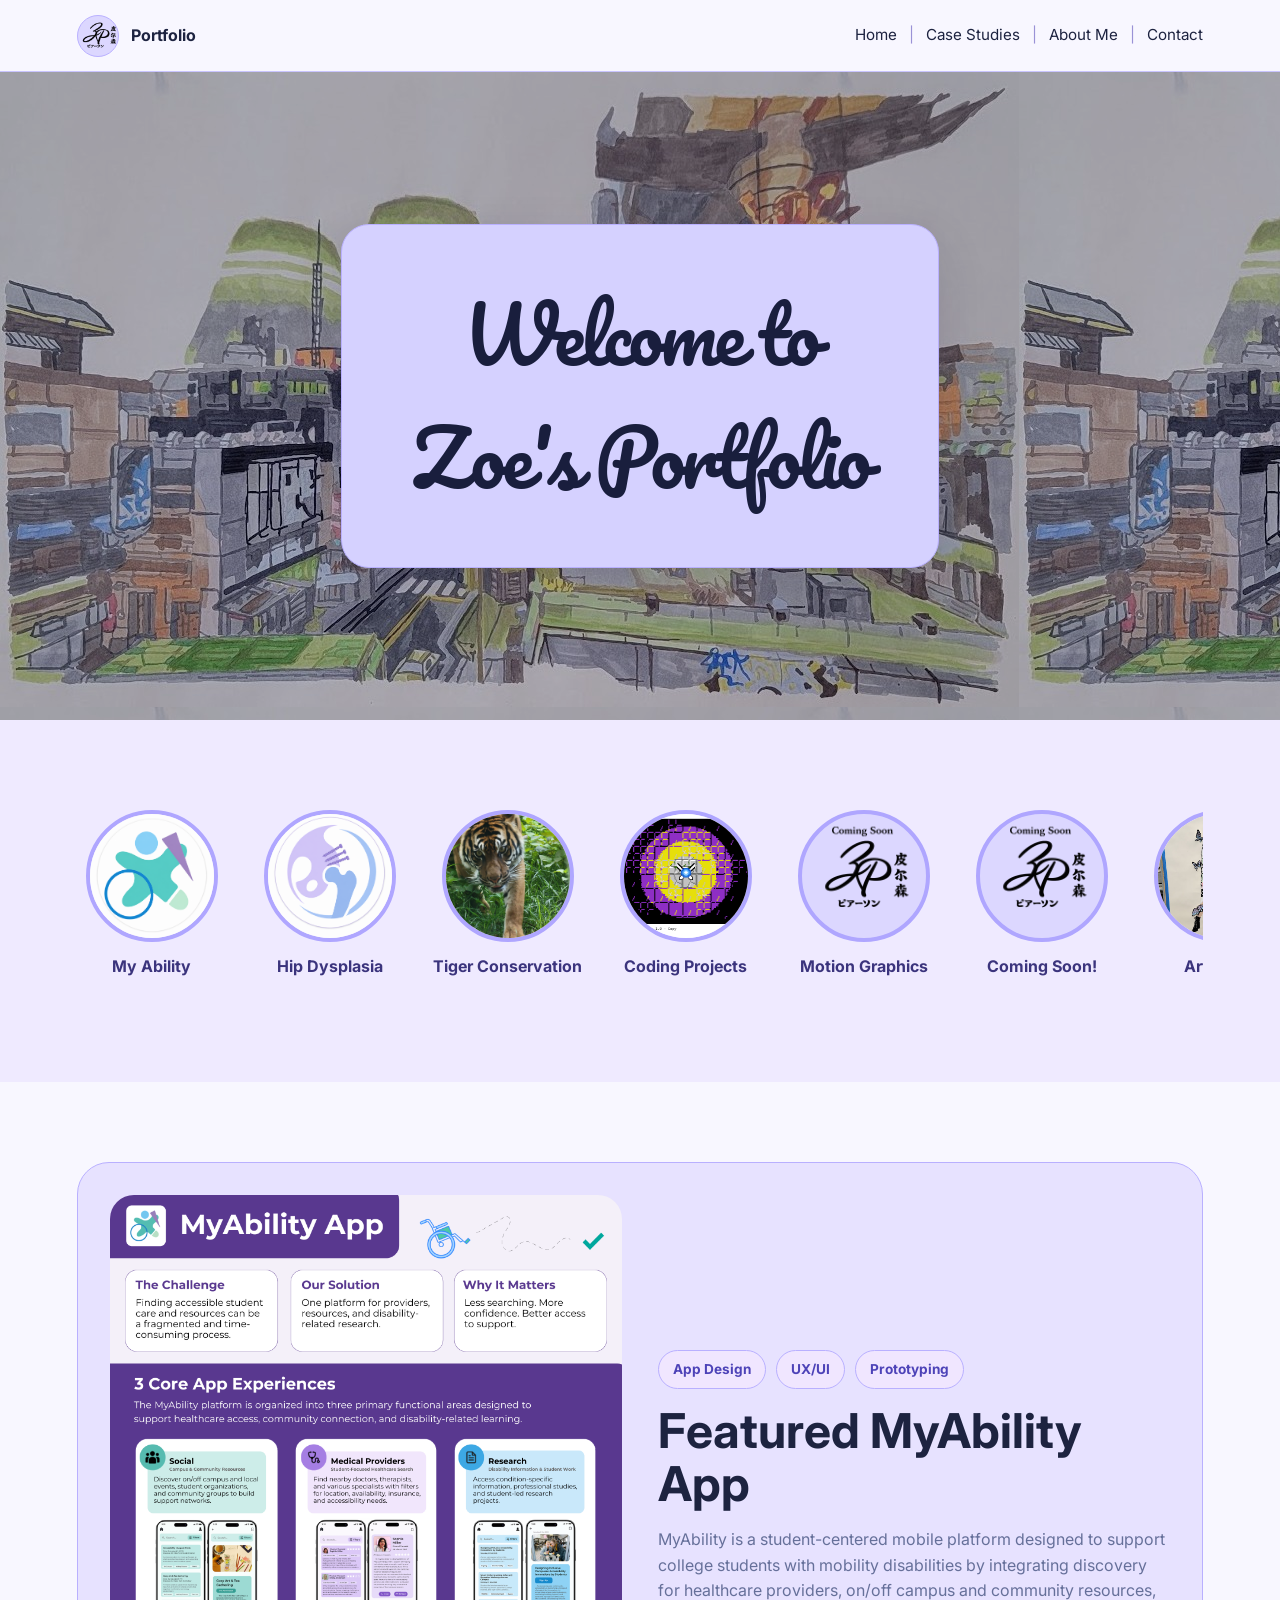
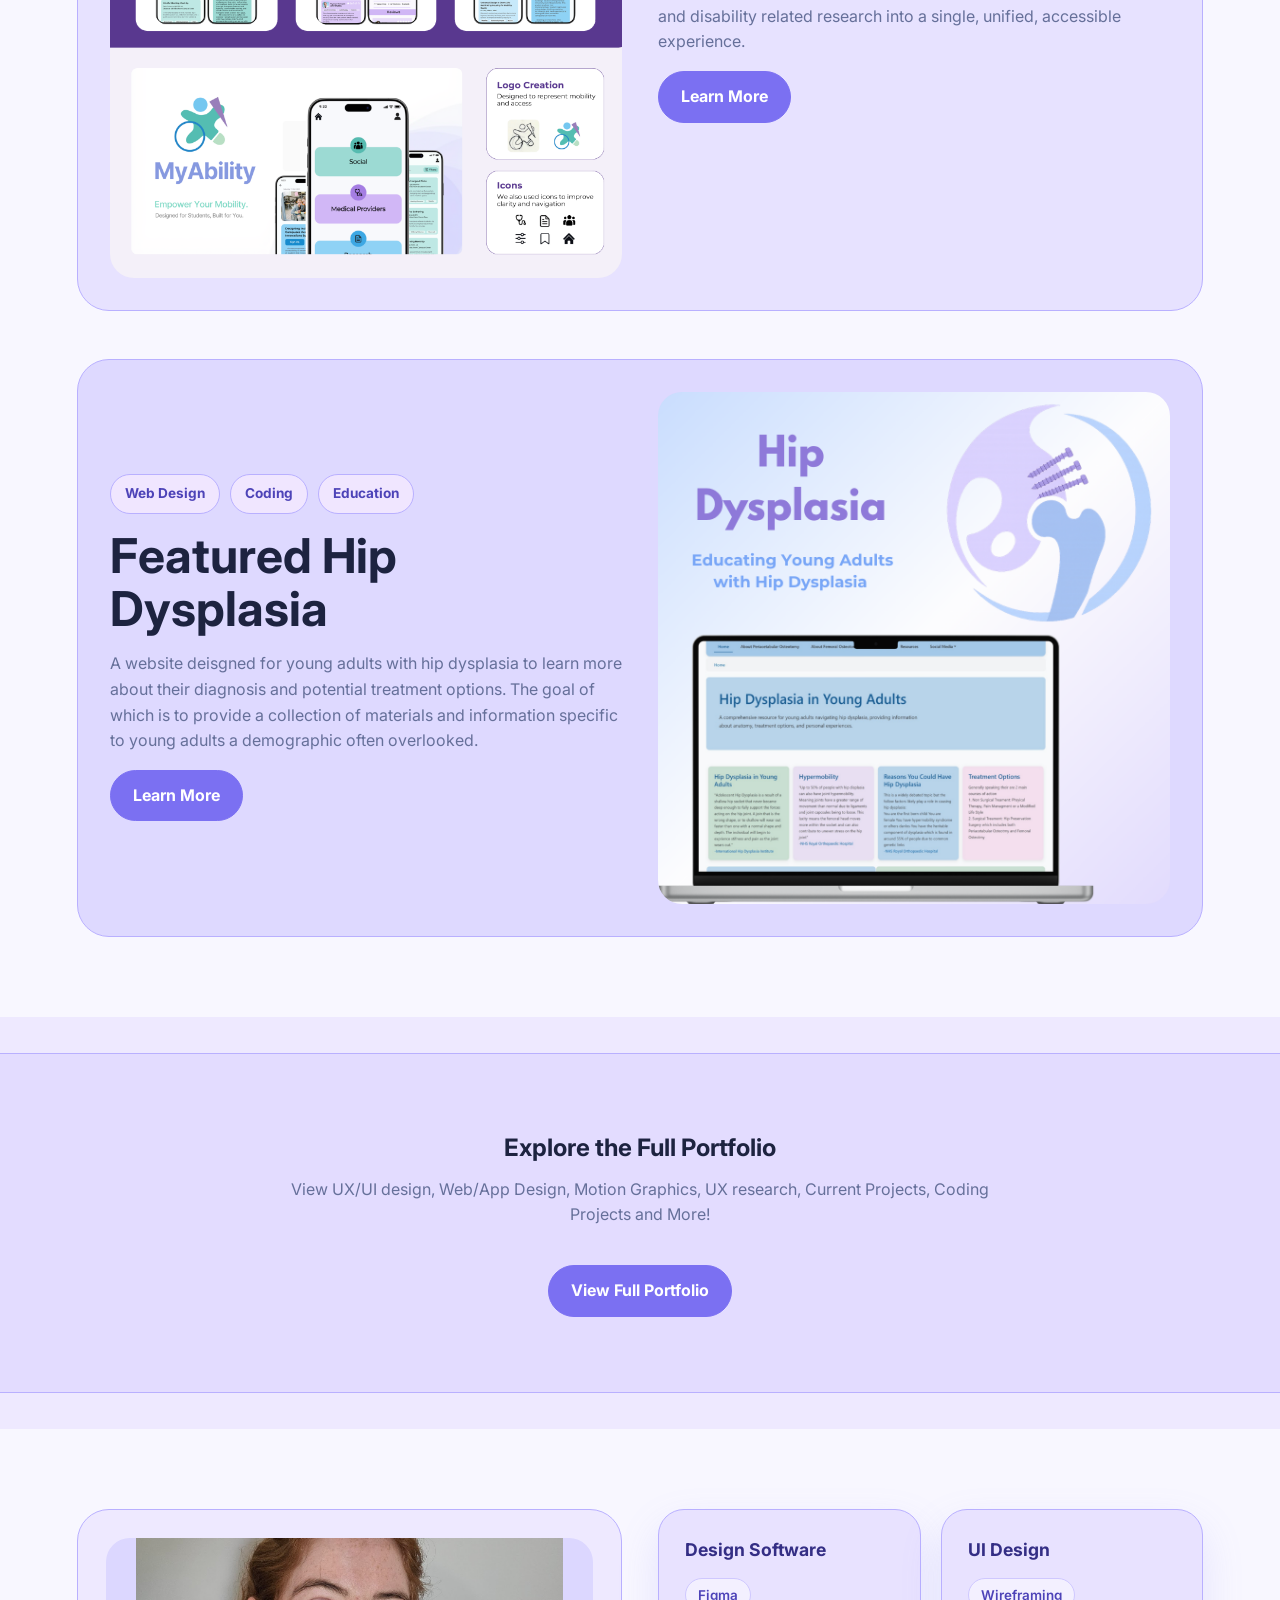
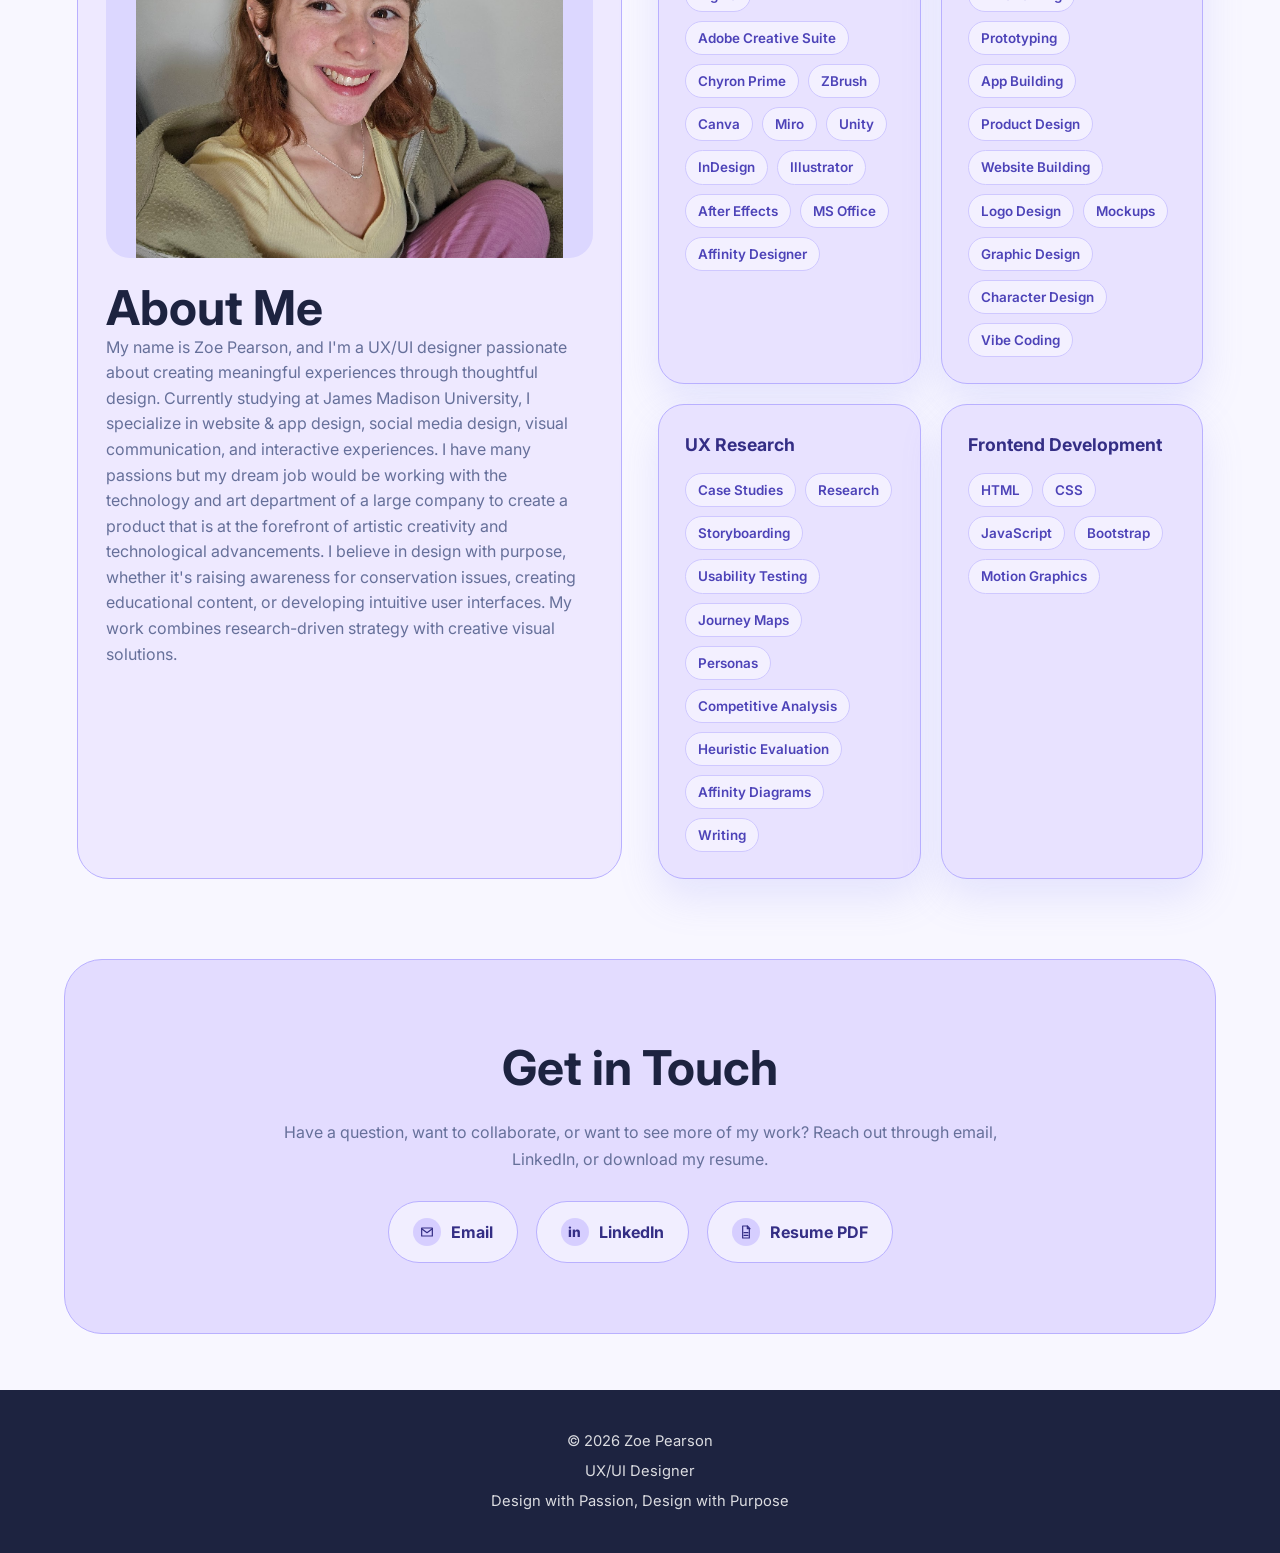
==== commit 2b77d35a: "Update 2.2" ====
--- a/index.html
+++ b/index.html
@@ -13,7 +13,7 @@
 
   <header class="site-header home-header">
     <a class="logo-wrap" href="index.html">
-      <img src="assets/logo.png" alt="Logo" class="logo" />
+      <img src="assets/Zlogo.png" alt="Logo" class="logo" />
       <span>Portfolio</span>
     </a>
 
@@ -41,8 +41,8 @@
         <article class="scroll-card"><img src="assets/project-2.jpg" alt="Project 2"><p>Hip Dysplasia</p></article>
         <article class="scroll-card"><img src="assets/scroller-project-3.jpg" alt="Project 3"><p>Tiger Conservation</p></article>
         <article class="scroll-card"><img src="assets/scroller-project-4.png" alt="Project 4"><p>Coding Projects</p></article>
-        <article class="scroll-card"><img src="assets/project-5.jpg" alt="Coming Soon!"><p>Motion Graphics</p></article>
-        <article class="scroll-card"><img src="assets/project-6.jpg" alt="Coming Soon!"><p>Coming Soon!</p></article>
+        <article class="scroll-card"><img src="assets/Coming-soon.png" alt="Coming Soon!"><p>Motion Graphics</p></article>
+        <article class="scroll-card"><img src="assets/Coming-soon.png" alt="Coming Soon!"><p>Coming Soon!</p></article>
         <article class="scroll-card"><img src="assets/scroller-project-7.jpg" alt="Project 7"><p>Artworks</p></article>
         <article class="scroll-card"><img src="assets/scroller-project-8.jpg" alt="Project 8"><p>Other Projects</p></article>
       </div>
--- a/style.css
+++ b/style.css
@@ -799,7 +799,7 @@
 
 .award-summary img {
   max-width: 230px;
-  height: 180px;
+  height: min-content;
   object-fit: cover;
   border-radius: 24px;
   background: #FFF0E9;
